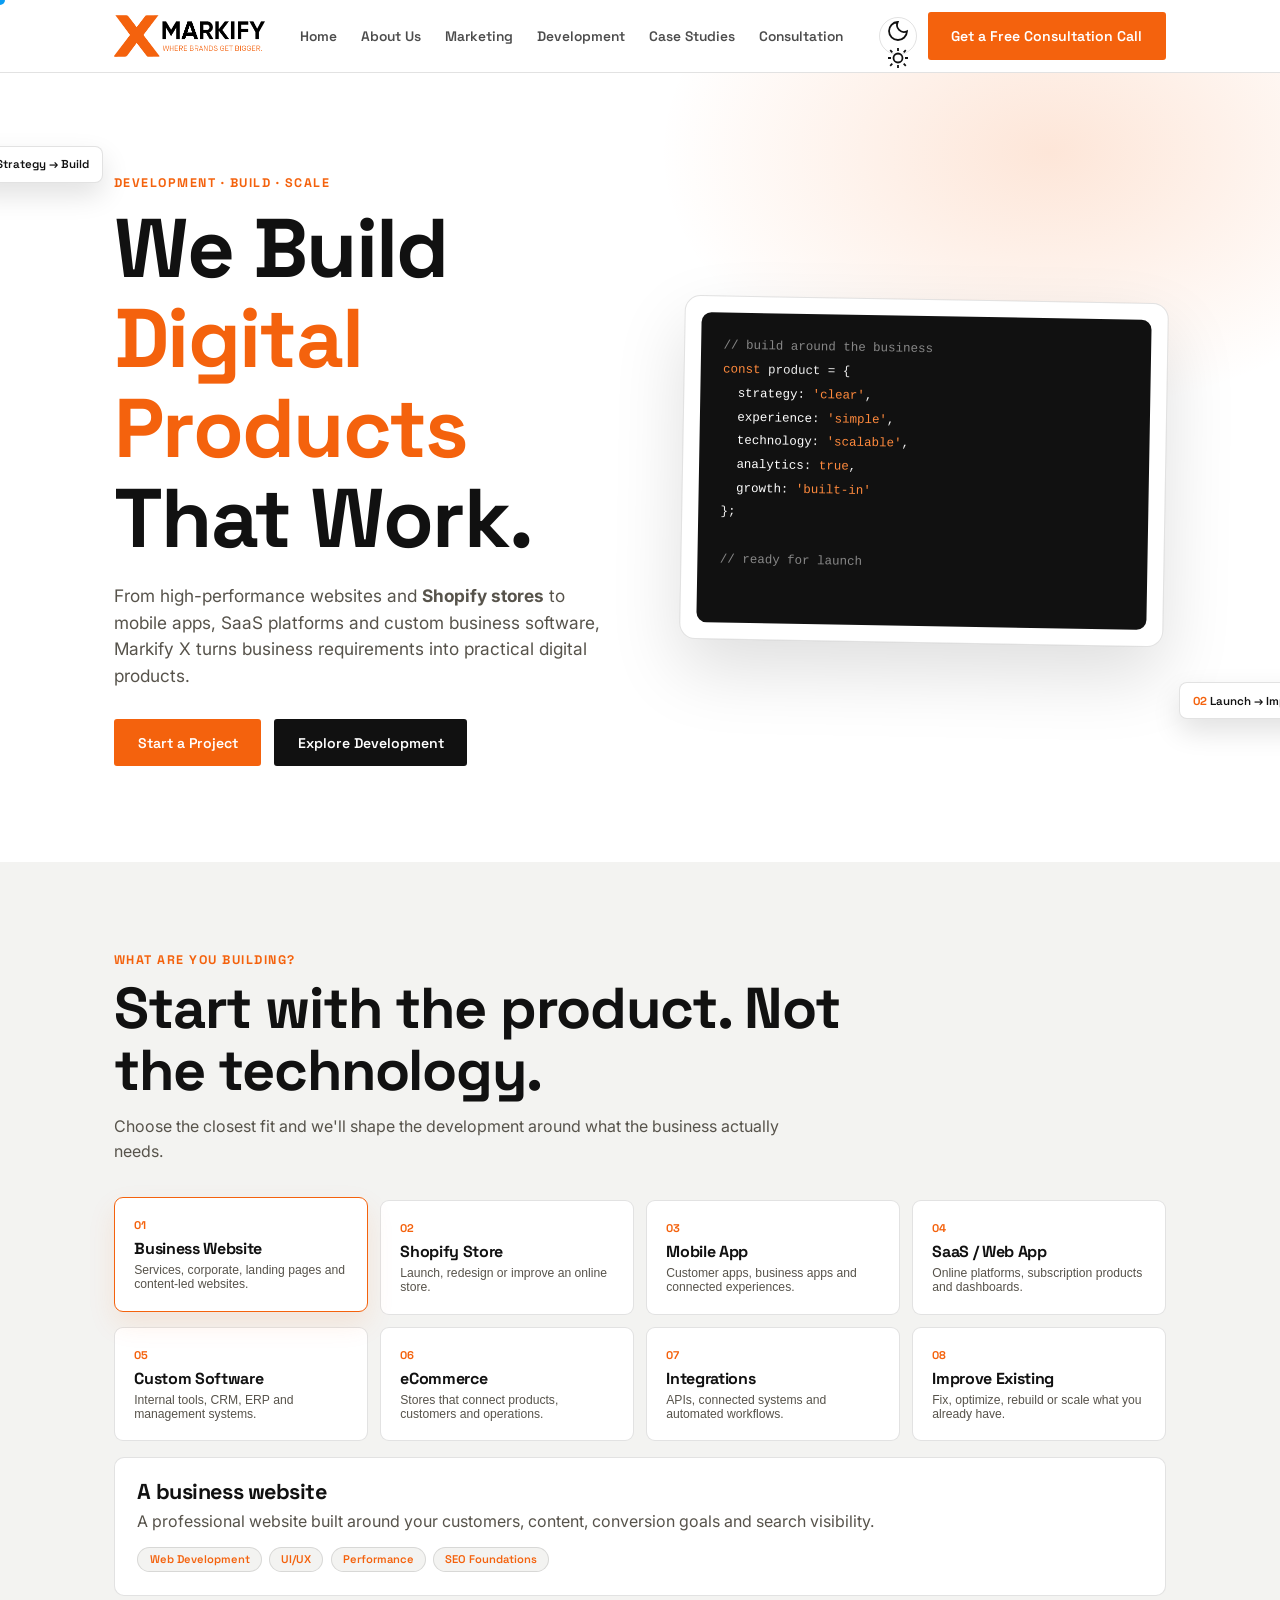
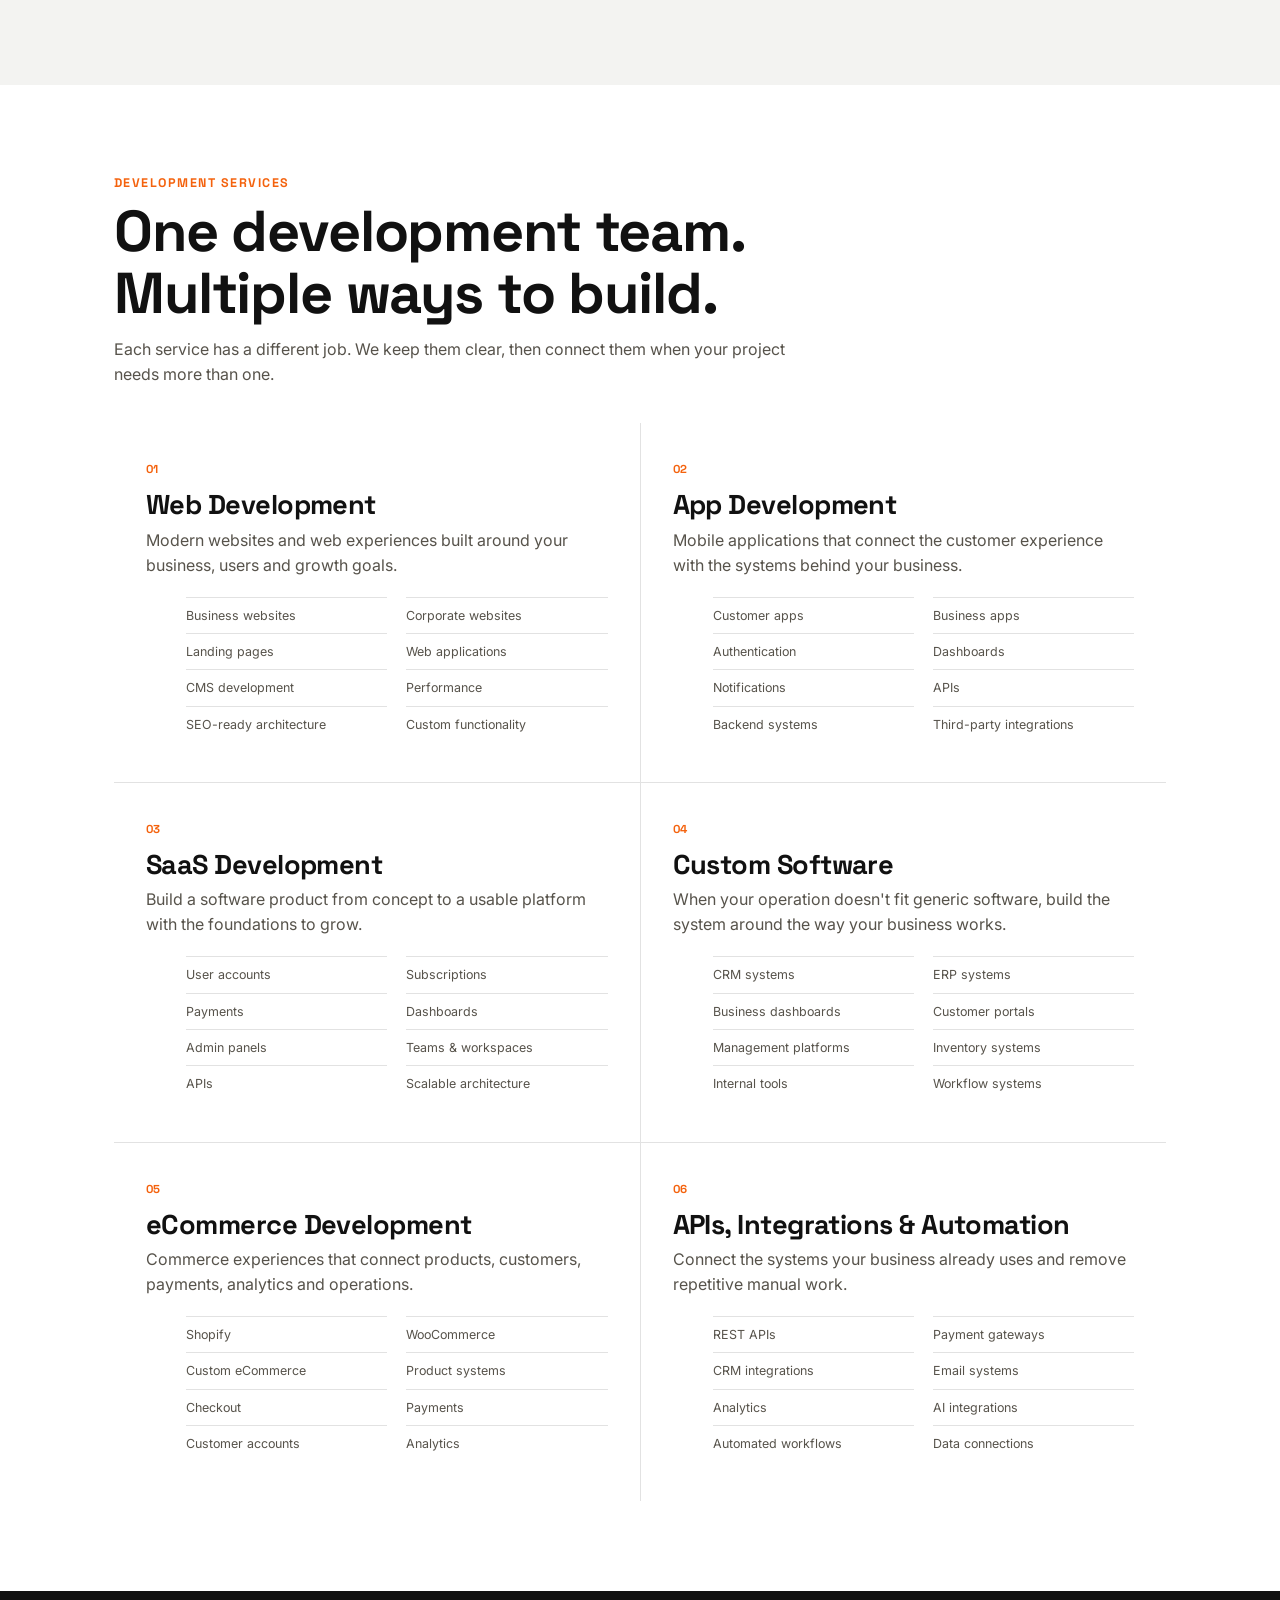
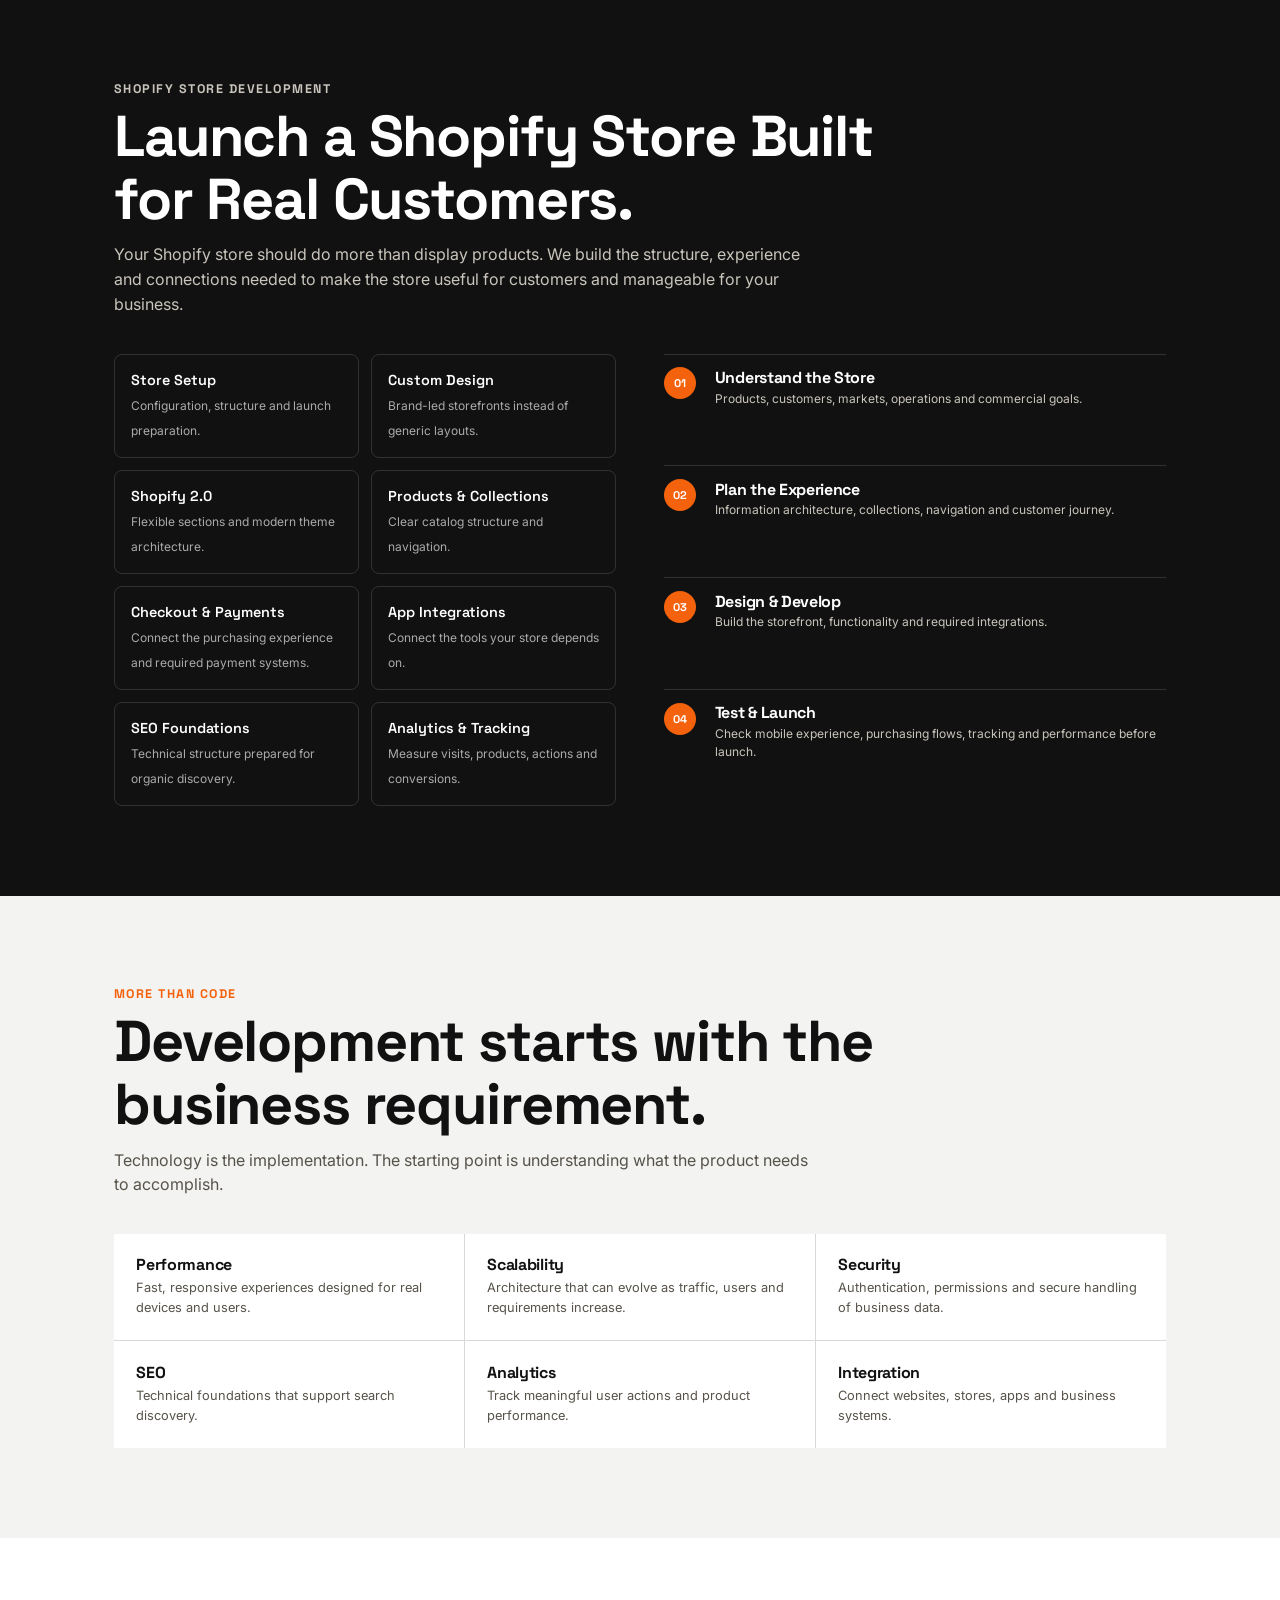
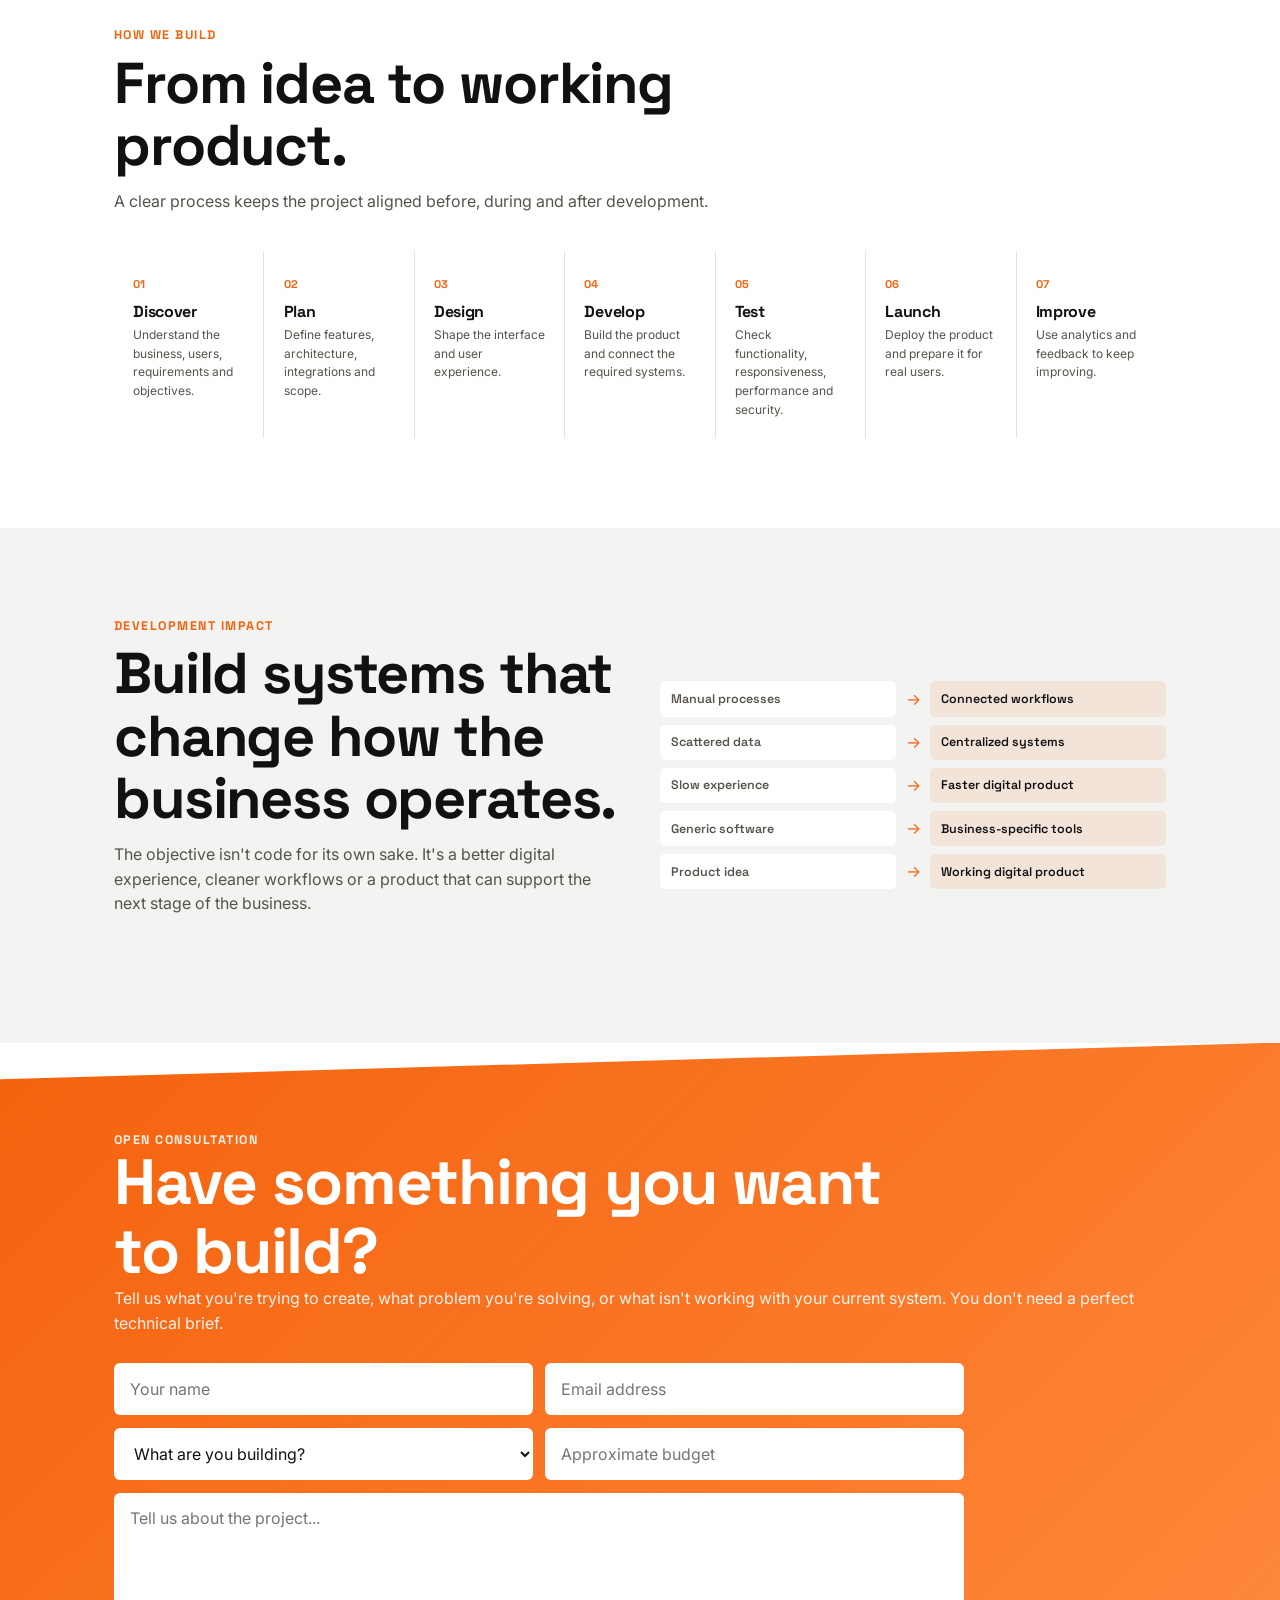
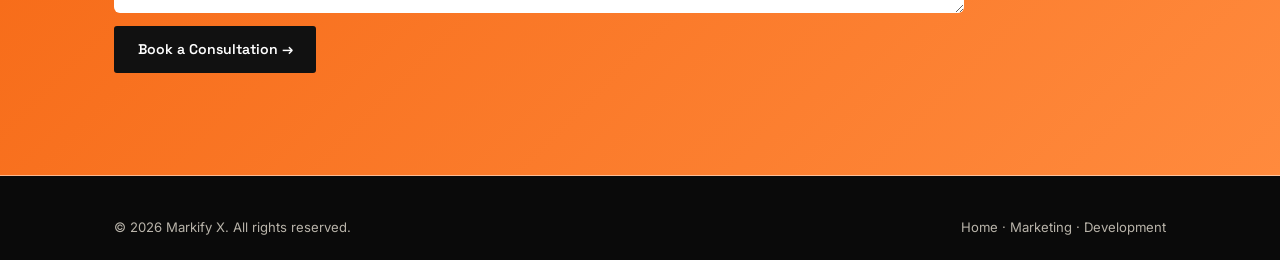
==== development.html @ 100c0335 "Use consistent navigation across all pages" ====
<!doctype html>
<html lang="en">
<head>
<meta charset="UTF-8">
<meta name="viewport" content="width=device-width,initial-scale=1,viewport-fit=cover">
<title>Development Services | Markify X</title>
<meta name="description" content="Markify X development services: web development, Shopify stores, eCommerce, app development, SaaS, custom software, integrations and automation.">
<link rel="preconnect" href="https://fonts.googleapis.com">
<link rel="preconnect" href="https://fonts.gstatic.com" crossorigin>
<link href="https://fonts.googleapis.com/css2?family=Space+Grotesk:wght@500;600;700&family=Inter:wght@400;500;600;700&display=swap" rel="stylesheet">
<style>
:root{--ink:#111;--paper:#fff;--fog:#f3f3f1;--line:rgba(17,17,17,.12);--orange:#f4620d;--slate:#57534b;--pad:clamp(18px,5vw,64px);--max:1180px;color-scheme:light}
:root[data-theme="dark"]{--ink:#f2f0ec;--paper:#121110;--fog:#1b1918;--line:rgba(242,240,236,.14);--slate:#b0aca4;color-scheme:dark}
*{box-sizing:border-box}html{scroll-behavior:smooth;scroll-padding-top:82px}body{margin:0;background:var(--paper);color:var(--ink);font-family:Inter,system-ui,sans-serif;line-height:1.55}
body.has-cursor,body.has-cursor a,body.has-cursor button{cursor:none}
.cursor-dot{position:fixed;top:0;left:0;width:10px;height:10px;border-radius:50%;background:var(--orange);pointer-events:none;z-index:999;transform:translate(-50%,-50%);transition:width .18s,height .18s;mix-blend-mode:difference}
.cursor-dot.big{width:38px;height:38px;background:#fff}
@media(hover:none),(prefers-reduced-motion:reduce){.cursor-dot{display:none}body.has-cursor,body.has-cursor a,body.has-cursor button{cursor:auto}}
h1,h2,h3{font-family:"Space Grotesk",sans-serif;line-height:1.08;letter-spacing:-.02em;margin:0}p{color:var(--slate);margin:0}.wrap{max-width:var(--max);margin:auto;padding-inline:var(--pad)}a{color:inherit}
header{position:sticky;top:0;z-index:50;background:color-mix(in srgb,var(--paper) 90%,transparent);backdrop-filter:blur(10px);border-bottom:1px solid var(--line)}.nav{display:flex;align-items:center;justify-content:space-between;min-height:72px}.brand{text-decoration:none;display:flex;align-items:center}.brand img{display:block;width:auto;height:42px}.brand span{color:var(--orange)}.navlinks{display:flex;align-items:center;gap:1.5rem;list-style:none;margin:0;padding:0;font:600 .86rem "Space Grotesk"}.navlinks a{text-decoration:none;opacity:.75}.navlinks a:hover,.navlinks a.active{color:var(--orange);opacity:1}.navcta{display:flex;align-items:center;gap:.7rem}.btn{display:inline-flex;align-items:center;justify-content:center;border:2px solid var(--ink);background:var(--ink);color:var(--paper);padding:.8rem 1.35rem;border-radius:3px;text-decoration:none;font:600 .88rem "Space Grotesk";cursor:pointer}.btn.alt{background:var(--orange);border-color:var(--orange);color:#fff}.theme-toggle{width:38px;height:38px;border-radius:50%;border:1px solid var(--line);background:none;color:var(--ink);cursor:pointer}.burger{display:none;background:none;border:0}.burger span{display:block;width:22px;height:2px;background:var(--ink);margin:5px}
.hero{padding:clamp(4rem,8vw,7rem) 0 6rem;overflow:hidden;position:relative;clip-path:polygon(0 0,100% 0,100% 94%,0 100%)}.hero:before{content:"";position:absolute;inset:0;background:radial-gradient(600px 400px at 82% 10%,rgba(244,98,13,.16),transparent 65%);pointer-events:none}.hero .wrap{position:relative;display:grid;grid-template-columns:1.02fr .98fr;gap:4rem;align-items:center}.eyebrow{color:var(--orange);font:700 .78rem "Space Grotesk";letter-spacing:.12em}.hero h1{font-size:clamp(3rem,6.5vw,5.8rem);max-width:12ch;margin:.8rem 0 1.2rem}.hero h1 em{font-style:normal;color:var(--orange)}.lead{font-size:1.08rem;max-width:680px}.actions{display:flex;gap:.8rem;flex-wrap:wrap;margin-top:1.8rem}
.visual{background:var(--paper);border:1px solid var(--line);border-radius:16px;padding:1rem;box-shadow:0 30px 70px rgba(0,0,0,.13);transform:rotate(1deg)}.window{background:#111;color:#eee;border-radius:10px;padding:1.4rem;font:500 .78rem/1.9 ui-monospace,monospace;min-height:310px}.o{color:#ff8a3d}.m{color:#888}.f{color:#fff}.float{position:absolute;background:var(--paper);border:1px solid var(--line);border-radius:8px;padding:.65rem .8rem;box-shadow:0 12px 28px rgba(0,0,0,.12);font:600 .72rem "Space Grotesk"}.float b{color:var(--orange)}.f1{top:-5%;left:-7%}.f2{right:-8%;bottom:8%}
section{padding:clamp(4rem,7vw,6rem) 0}.alt{background:var(--fog)}.head{max-width:760px;margin-bottom:2.3rem}.head h2{font-size:clamp(2.2rem,4.5vw,4rem);margin:.55rem 0 .8rem}.head p{max-width:700px}
.selector{display:grid;grid-template-columns:repeat(4,1fr);gap:.75rem}.option{border:1px solid var(--line);background:var(--paper);padding:1.2rem;border-radius:9px;text-align:left;color:var(--ink);cursor:pointer;transition:.2s}.option:hover,.option.active{border-color:var(--orange);transform:translateY(-3px)}.option.active{box-shadow:0 12px 28px rgba(244,98,13,.1)}.option small{color:var(--orange);font:700 .7rem "Space Grotesk"}.option h3{font-size:1rem;margin:.5rem 0 .35rem}.option p{font-size:.76rem}.result{margin-top:1rem;border:1px solid var(--line);border-radius:10px;padding:1.4rem;background:var(--paper)}.result h3{font-size:1.35rem;margin-bottom:.35rem}.tags{display:flex;flex-wrap:wrap;gap:.45rem;margin-top:.8rem}.tags span{border:1px solid var(--line);background:var(--fog);color:var(--orange);padding:.3rem .7rem;border-radius:20px;font:600 .7rem "Space Grotesk"}
.services{display:grid;grid-template-columns:repeat(2,1fr);gap:1px;background:var(--line)}.service{background:var(--paper);padding:2rem;min-height:280px}.service .num{color:var(--orange);font:700 .72rem "Space Grotesk"}.service h3{font-size:1.7rem;margin:.65rem 0 .5rem}.service p{max-width:560px}.service ul{list-style:none;display:grid;grid-template-columns:1fr 1fr;gap:.5rem 1.2rem;margin-top:1.2rem}.service li{border-top:1px solid var(--line);padding-top:.5rem;font-size:.78rem;color:var(--slate)}
.shopify{background:var(--ink);color:var(--paper)}.shopify p{color:#c9c5bd}.shopify-grid{display:grid;grid-template-columns:1fr 1fr;gap:3rem}.shop-list{display:grid;grid-template-columns:1fr 1fr;gap:.7rem}.shop-item{border:1px solid rgba(242,240,236,.14);border-radius:8px;padding:1rem}.shop-item b{display:block;font:600 .9rem "Space Grotesk";margin-bottom:.2rem}.shop-item span{font-size:.75rem;color:#aaa}.shop-steps{display:grid;gap:.8rem}.shop-step{display:grid;grid-template-columns:38px 1fr;gap:.8rem;border-top:1px solid rgba(242,240,236,.14);padding-top:.8rem}.shop-step strong{width:32px;height:32px;border-radius:50%;background:var(--orange);display:flex;align-items:center;justify-content:center;font:700 .7rem "Space Grotesk"}.shop-step h3{font-size:1rem;margin:.1rem 0 .2rem}.shop-step p{font-size:.75rem}
.process{display:grid;grid-template-columns:repeat(7,1fr);gap:1px;background:var(--line)}.step{background:var(--paper);padding:1.2rem;min-height:175px}.step b{color:var(--orange);font:700 .7rem "Space Grotesk"}.step h3{font-size:1rem;margin:.55rem 0 .35rem}.step p{font-size:.75rem}.caps{display:grid;grid-template-columns:repeat(3,1fr);gap:1px;background:var(--line)}.cap{background:var(--paper);padding:1.4rem}.cap h3{font-size:1rem;margin-bottom:.3rem}.cap p{font-size:.8rem}
.impact{background:var(--fog)}.impact-grid{display:grid;grid-template-columns:1fr 1fr;gap:2.5rem;align-items:center}.impact-rows{display:grid;gap:.5rem}.impact-row{display:grid;grid-template-columns:1fr auto 1fr;gap:.6rem;align-items:center}.impact-row span{padding:.6rem .7rem;border-radius:5px;font:600 .78rem "Space Grotesk"}.from{background:var(--paper);color:var(--slate)}.to{background:rgba(244,98,13,.1)}.impact-row i{font-style:normal;color:var(--orange)}
.cta{background:linear-gradient(135deg,#f4620d,#ff8a3d);color:#fff;clip-path:polygon(0 5%,100% 0,100% 100%,0 100%)}.cta p{color:rgba(255,255,255,.9)}.cta h2{color:#fff;font-size:clamp(2.4rem,5vw,4.5rem);max-width:780px}.form{display:grid;grid-template-columns:1fr 1fr;gap:.8rem;max-width:850px;margin-top:1.7rem}.form input,.form select,.form textarea{width:100%;padding:.85rem 1rem;border:0;border-radius:6px;font:inherit;color:#111;background:#fff}.form textarea{grid-column:1/-1;min-height:120px}.form .btn{justify-self:start}.msg{grid-column:1/-1;color:#fff;font-size:.8rem}
footer{background:#0a0a0a;color:#b9b4aa;padding:2.6rem 0 1.4rem;font-size:.82rem}footer a{text-decoration:none;color:#b9b4aa}.foot{display:flex;justify-content:space-between;gap:1rem;flex-wrap:wrap}
@media(max-width:900px){.navlinks{display:none}.burger{display:block}.hero .wrap,.shopify-grid,.impact-grid{grid-template-columns:1fr}.hero-visual{max-width:560px;margin:auto}.selector{grid-template-columns:repeat(2,1fr)}.services{grid-template-columns:1fr}.process{grid-template-columns:repeat(2,1fr)}.caps{grid-template-columns:1fr 1fr}.float{display:none}}
@media(max-width:560px){:root{--pad:16px}.nav{min-height:64px}.navcta .btn{display:none}.navlinks.open{display:flex;position:fixed;inset:64px 0 0;background:var(--paper);flex-direction:column;align-items:stretch;padding:1.3rem var(--pad);gap:.2rem;overflow:auto}.navlinks.open a{padding:.7rem 0;border-bottom:1px solid var(--line);opacity:1}.hero{padding:3.5rem 0 4.5rem}.hero h1{font-size:clamp(2.6rem,12vw,3.8rem);max-width:100%}.actions,.actions .btn{width:100%}.actions .btn{justify-content:center}.selector,.process,.caps,.shop-list{grid-template-columns:1fr}.service{padding:1.5rem}.service ul{grid-template-columns:1fr}.impact-row{grid-template-columns:1fr;text-align:center}.impact-row i{transform:rotate(90deg)}.form{grid-template-columns:1fr}.form textarea{grid-column:auto}.cta{clip-path:polygon(0 2%,100% 0,100% 100%,0 100%)}}
</style>
</head>
<body>
<header><nav class="nav wrap">
<a class="brand" href="index.html" aria-label="Markify X home"><img id="navLogo" src="assets/logo-main.png" data-light="assets/logo-main.png" data-dark="assets/logo-white.png" alt="Markify X logo"></a>
<ul class="navlinks" id="navlinks">
<li><a href="index.html">Home</a></li>
<li><a href="index.html#about">About Us</a></li>
<li><a href="marketing.html">Marketing</a></li>
<li><a href="development.html">Development</a></li>
<li><a href="index.html#case">Case Studies</a></li>
<li><a href="index.html#contact">Consultation</a></li>
</ul>
<div class="navcta"><button class="theme-toggle" id="themeToggle" aria-label="Toggle dark theme"><svg class="i-moon" viewBox="0 0 24 24" fill="none" stroke="currentColor" stroke-width="1.8"><path d="M21 12.3A9 9 0 1111.7 3 7 7 0 0021 12.3z"/></svg><svg class="i-sun" viewBox="0 0 24 24" fill="none" stroke="currentColor" stroke-width="1.8"><circle cx="12" cy="12" r="4.5"/><path d="M12 2v3M12 19v3M4.2 4.2l2.1 2.1M17.7 17.7l2.1 2.1M2 12h3M19 12h3M4.2 19.8l2.1-2.1M17.7 6.3l2.1-2.1"/></svg></button><a class="btn alt" href="index.html#contact">Get a Free Consultation Call</a><button class="burger" id="burger" aria-label="Toggle menu" aria-expanded="false"><span></span><span></span><span></span></button></div>
</nav></header>

<main>
<section class="hero"><div class="wrap">
<div><p class="eyebrow">DEVELOPMENT · BUILD · SCALE</p><h1>We Build <em>Digital Products</em> That Work.</h1><p class="lead">From high-performance websites and <strong>Shopify stores</strong> to mobile apps, SaaS platforms and custom business software, Markify X turns business requirements into practical digital products.</p><div class="actions"><a class="btn alt" href="#contact">Start a Project</a><a class="btn" href="#services">Explore Development</a></div></div>
<div class="hero-visual"><div class="visual"><div class="window"><span class="m">// build around the business</span><br><span class="o">const</span> product = {<br>&nbsp;&nbsp;<span class="f">strategy</span>: <span class="o">'clear'</span>,<br>&nbsp;&nbsp;<span class="f">experience</span>: <span class="o">'simple'</span>,<br>&nbsp;&nbsp;<span class="f">technology</span>: <span class="o">'scalable'</span>,<br>&nbsp;&nbsp;<span class="f">analytics</span>: <span class="o">true</span>,<br>&nbsp;&nbsp;<span class="f">growth</span>: <span class="o">'built-in'</span><br>};<br><br><span class="m">// ready for launch</span></div></div><div class="float f1"><b>01</b> Strategy → Build</div><div class="float f2"><b>02</b> Launch → Improve</div></div>
</div></section>

<section class="alt" id="build"><div class="wrap"><div class="head"><p class="eyebrow">WHAT ARE YOU BUILDING?</p><h2>Start with the product. Not the technology.</h2><p>Choose the closest fit and we'll shape the development around what the business actually needs.</p></div>
<div class="selector" id="selector">
<button class="option active" data-title="A business website" data-copy="A professional website built around your customers, content, conversion goals and search visibility." data-tags="Web Development,UI/UX,Performance,SEO Foundations"><small>01</small><h3>Business Website</h3><p>Services, corporate, landing pages and content-led websites.</p></button>
<button class="option" data-title="A Shopify store" data-copy="A launch-ready Shopify store with a clear structure, strong product experience, analytics and conversion-focused UX." data-tags="Shopify,Store Design,Products,Payments,SEO,Analytics"><small>02</small><h3>Shopify Store</h3><p>Launch, redesign or improve an online store.</p></button>
<button class="option" data-title="A mobile app" data-copy="A customer or business app connected to the systems and workflows behind it." data-tags="App Development,APIs,Authentication,Backend"><small>03</small><h3>Mobile App</h3><p>Customer apps, business apps and connected experiences.</p></button>
<button class="option" data-title="A SaaS or web application" data-copy="A product with accounts, dashboards, workflows, databases, subscriptions and integrations." data-tags="SaaS,Web Apps,Dashboards,Databases,APIs"><small>04</small><h3>SaaS / Web App</h3><p>Online platforms, subscription products and dashboards.</p></button>
<button class="option" data-title="Custom business software" data-copy="Software designed around your actual operation when generic tools don't fit." data-tags="CRM,ERP,Custom Software,Automation"><small>05</small><h3>Custom Software</h3><p>Internal tools, CRM, ERP and management systems.</p></button>
<button class="option" data-title="An eCommerce platform" data-copy="A commerce experience designed around your catalog, customers, payments and operational requirements." data-tags="eCommerce,Shopify,WooCommerce,Payments,Analytics"><small>06</small><h3>eCommerce</h3><p>Stores that connect products, customers and operations.</p></button>
<button class="option" data-title="An integration or automation" data-copy="Connect the systems you already use and automate repetitive workflows." data-tags="APIs,Integrations,Automation,AI"><small>07</small><h3>Integrations</h3><p>APIs, connected systems and automated workflows.</p></button>
<button class="option" data-title="An existing product needs improvement" data-copy="Diagnose, rebuild, optimize, integrate or scale an existing website or application." data-tags="Audit,Optimization,Rebuild,Scaling"><small>08</small><h3>Improve Existing</h3><p>Fix, optimize, rebuild or scale what you already have.</p></button>
</div><div class="result" id="result"><h3>A business website</h3><p>A professional website built around your customers, content, conversion goals and search visibility.</p><div class="tags"><span>Web Development</span><span>UI/UX</span><span>Performance</span><span>SEO Foundations</span></div></div>
</div></section>

<section id="services"><div class="wrap"><div class="head"><p class="eyebrow">DEVELOPMENT SERVICES</p><h2>One development team. Multiple ways to build.</h2><p>Each service has a different job. We keep them clear, then connect them when your project needs more than one.</p></div>
<div class="services">
<article class="service"><span class="num">01</span><h3>Web Development</h3><p>Modern websites and web experiences built around your business, users and growth goals.</p><ul><li>Business websites</li><li>Corporate websites</li><li>Landing pages</li><li>Web applications</li><li>CMS development</li><li>Performance</li><li>SEO-ready architecture</li><li>Custom functionality</li></ul></article>
<article class="service"><span class="num">02</span><h3>App Development</h3><p>Mobile applications that connect the customer experience with the systems behind your business.</p><ul><li>Customer apps</li><li>Business apps</li><li>Authentication</li><li>Dashboards</li><li>Notifications</li><li>APIs</li><li>Backend systems</li><li>Third-party integrations</li></ul></article>
<article class="service"><span class="num">03</span><h3>SaaS Development</h3><p>Build a software product from concept to a usable platform with the foundations to grow.</p><ul><li>User accounts</li><li>Subscriptions</li><li>Payments</li><li>Dashboards</li><li>Admin panels</li><li>Teams & workspaces</li><li>APIs</li><li>Scalable architecture</li></ul></article>
<article class="service"><span class="num">04</span><h3>Custom Software</h3><p>When your operation doesn't fit generic software, build the system around the way your business works.</p><ul><li>CRM systems</li><li>ERP systems</li><li>Business dashboards</li><li>Customer portals</li><li>Management platforms</li><li>Inventory systems</li><li>Internal tools</li><li>Workflow systems</li></ul></article>
<article class="service"><span class="num">05</span><h3>eCommerce Development</h3><p>Commerce experiences that connect products, customers, payments, analytics and operations.</p><ul><li>Shopify</li><li>WooCommerce</li><li>Custom eCommerce</li><li>Product systems</li><li>Checkout</li><li>Payments</li><li>Customer accounts</li><li>Analytics</li></ul></article>
<article class="service"><span class="num">06</span><h3>APIs, Integrations & Automation</h3><p>Connect the systems your business already uses and remove repetitive manual work.</p><ul><li>REST APIs</li><li>Payment gateways</li><li>CRM integrations</li><li>Email systems</li><li>Analytics</li><li>AI integrations</li><li>Automated workflows</li><li>Data connections</li></ul></article>
</div></div></section>

<section class="shopify" id="shopify"><div class="wrap"><div class="head"><p class="eyebrow">SHOPIFY STORE DEVELOPMENT</p><h2>Launch a Shopify Store Built for Real Customers.</h2><p>Your Shopify store should do more than display products. We build the structure, experience and connections needed to make the store useful for customers and manageable for your business.</p></div>
<div class="shopify-grid"><div class="shop-list">
<div class="shop-item"><b>Store Setup</b><span>Configuration, structure and launch preparation.</span></div><div class="shop-item"><b>Custom Design</b><span>Brand-led storefronts instead of generic layouts.</span></div><div class="shop-item"><b>Shopify 2.0</b><span>Flexible sections and modern theme architecture.</span></div><div class="shop-item"><b>Products & Collections</b><span>Clear catalog structure and navigation.</span></div><div class="shop-item"><b>Checkout & Payments</b><span>Connect the purchasing experience and required payment systems.</span></div><div class="shop-item"><b>App Integrations</b><span>Connect the tools your store depends on.</span></div><div class="shop-item"><b>SEO Foundations</b><span>Technical structure prepared for organic discovery.</span></div><div class="shop-item"><b>Analytics & Tracking</b><span>Measure visits, products, actions and conversions.</span></div>
</div><div class="shop-steps"><div class="shop-step"><strong>01</strong><div><h3>Understand the Store</h3><p>Products, customers, markets, operations and commercial goals.</p></div></div><div class="shop-step"><strong>02</strong><div><h3>Plan the Experience</h3><p>Information architecture, collections, navigation and customer journey.</p></div></div><div class="shop-step"><strong>03</strong><div><h3>Design & Develop</h3><p>Build the storefront, functionality and required integrations.</p></div></div><div class="shop-step"><strong>04</strong><div><h3>Test & Launch</h3><p>Check mobile experience, purchasing flows, tracking and performance before launch.</p></div></div></div></div>
</div></section>

<section class="alt"><div class="wrap"><div class="head"><p class="eyebrow">MORE THAN CODE</p><h2>Development starts with the business requirement.</h2><p>Technology is the implementation. The starting point is understanding what the product needs to accomplish.</p></div><div class="caps"><div class="cap"><h3>Performance</h3><p>Fast, responsive experiences designed for real devices and users.</p></div><div class="cap"><h3>Scalability</h3><p>Architecture that can evolve as traffic, users and requirements increase.</p></div><div class="cap"><h3>Security</h3><p>Authentication, permissions and secure handling of business data.</p></div><div class="cap"><h3>SEO</h3><p>Technical foundations that support search discovery.</p></div><div class="cap"><h3>Analytics</h3><p>Track meaningful user actions and product performance.</p></div><div class="cap"><h3>Integration</h3><p>Connect websites, stores, apps and business systems.</p></div></div></div></section>

<section id="process"><div class="wrap"><div class="head"><p class="eyebrow">HOW WE BUILD</p><h2>From idea to working product.</h2><p>A clear process keeps the project aligned before, during and after development.</p></div><div class="process"><div class="step"><b>01</b><h3>Discover</h3><p>Understand the business, users, requirements and objectives.</p></div><div class="step"><b>02</b><h3>Plan</h3><p>Define features, architecture, integrations and scope.</p></div><div class="step"><b>03</b><h3>Design</h3><p>Shape the interface and user experience.</p></div><div class="step"><b>04</b><h3>Develop</h3><p>Build the product and connect the required systems.</p></div><div class="step"><b>05</b><h3>Test</h3><p>Check functionality, responsiveness, performance and security.</p></div><div class="step"><b>06</b><h3>Launch</h3><p>Deploy the product and prepare it for real users.</p></div><div class="step"><b>07</b><h3>Improve</h3><p>Use analytics and feedback to keep improving.</p></div></div></div></section>

<section class="impact"><div class="wrap impact-grid"><div class="head"><p class="eyebrow">DEVELOPMENT IMPACT</p><h2>Build systems that change how the business operates.</h2><p>The objective isn't code for its own sake. It's a better digital experience, cleaner workflows or a product that can support the next stage of the business.</p></div><div class="impact-rows"><div class="impact-row"><span class="from">Manual processes</span><i>→</i><span class="to">Connected workflows</span></div><div class="impact-row"><span class="from">Scattered data</span><i>→</i><span class="to">Centralized systems</span></div><div class="impact-row"><span class="from">Slow experience</span><i>→</i><span class="to">Faster digital product</span></div><div class="impact-row"><span class="from">Generic software</span><i>→</i><span class="to">Business-specific tools</span></div><div class="impact-row"><span class="from">Product idea</span><i>→</i><span class="to">Working digital product</span></div></div></div></section>

<section id="contact" class="cta"><div class="wrap"><p class="eyebrow">OPEN CONSULTATION</p><h2>Have something you want to build?</h2><p>Tell us what you're trying to create, what problem you're solving, or what isn't working with your current system. You don't need a perfect technical brief.</p><form class="form" id="devForm"><input name="name" placeholder="Your name" required><input name="email" type="email" placeholder="Email address" required><select name="project" required><option value="">What are you building?</option><option>Business Website</option><option>Shopify Store</option><option>eCommerce Platform</option><option>Mobile App</option><option>SaaS / Web App</option><option>Custom Software</option><option>Integration / Automation</option><option>Existing Product Improvement</option></select><input name="budget" placeholder="Approximate budget"><textarea name="message" placeholder="Tell us about the project..." required></textarea><button class="btn" type="submit">Book a Consultation →</button><p class="msg" id="msg"></p></form></div></section>
</main>
<footer><div class="wrap foot"><span>© 2026 Markify X. All rights reserved.</span><span><a href="index.html">Home</a> · <a href="marketing.html">Marketing</a> · <a href="development.html">Development</a></span></div></footer>
<script>
(function(){
const root=document.documentElement,t=document.getElementById('themeToggle'),logo=document.getElementById('navLogo'),saved=localStorage.getItem('markify-theme');
function syncLogo(){if(logo)logo.src=root.getAttribute('data-theme')==='dark'?logo.dataset.dark:logo.dataset.light;}
if(saved)root.setAttribute('data-theme',saved);syncLogo();
if(window.matchMedia('(hover:hover)').matches && !window.matchMedia('(prefers-reduced-motion:reduce)').matches){
document.body.classList.add('has-cursor');
const dot=document.createElement('div'); dot.className='cursor-dot'; document.body.appendChild(dot);
window.addEventListener('pointermove',e=>{dot.style.transform=`translate(${e.clientX}px,${e.clientY}px) translate(-50%,-50%)`;});
document.querySelectorAll('a,button,.card,summary').forEach(el=>{
el.addEventListener('pointerenter',()=>dot.classList.add('big'));
el.addEventListener('pointerleave',()=>dot.classList.remove('big'));
});
document.querySelectorAll('.btn').forEach(btn=>{
btn.addEventListener('pointermove',e=>{
const r=btn.getBoundingClientRect();
btn.style.transform=`translate(${((e.clientX-r.left-r.width/2)*.3).toFixed(1)}px,${((e.clientY-r.top-r.height/2)*.3).toFixed(1)}px`;
});
btn.addEventListener('pointerleave',()=>{btn.style.transform='';});
});
}

t&&t.addEventListener('click',()=>{const n=root.getAttribute('data-theme')==='dark'?'light':'dark';root.setAttribute('data-theme',n);syncLogo();localStorage.setItem('markify-theme',n)});
const b=document.getElementById('burger'),n=document.getElementById('navlinks');b&&b.addEventListener('click',()=>n.classList.toggle('open'));
document.querySelectorAll('.option').forEach(x=>x.addEventListener('click',()=>{document.querySelectorAll('.option').forEach(y=>y.classList.remove('active'));x.classList.add('active');const tags=x.dataset.tags.split(',');document.getElementById('result').innerHTML='<h3>'+x.dataset.title+'</h3><p>'+x.dataset.copy+'</p><div class="tags">'+tags.map(z=>'<span>'+z+'</span>').join('')+'</div>'}));
document.getElementById('devForm').addEventListener('submit',e=>{e.preventDefault();document.getElementById('msg').textContent='Thanks — your project details have been captured. Connect this form to your preferred email endpoint before launch.'});
})();
</script>
</body>
</html>
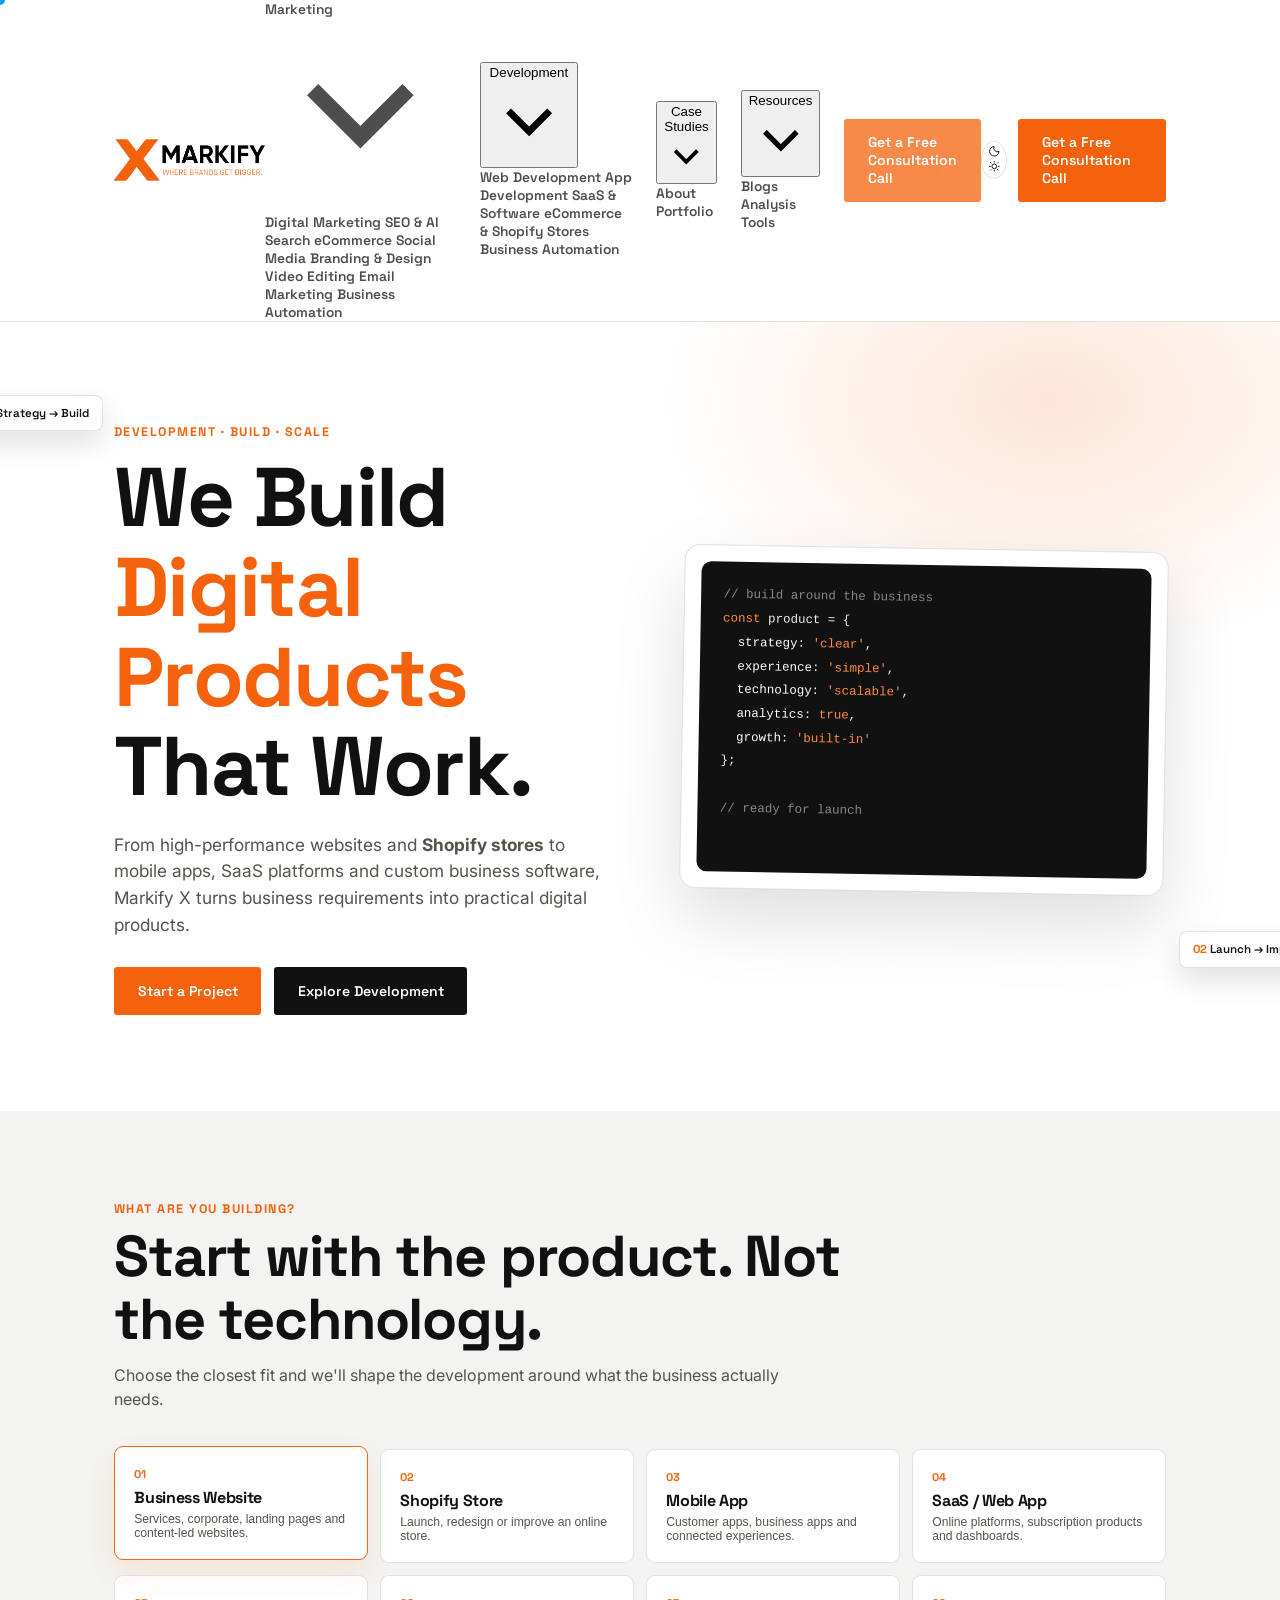
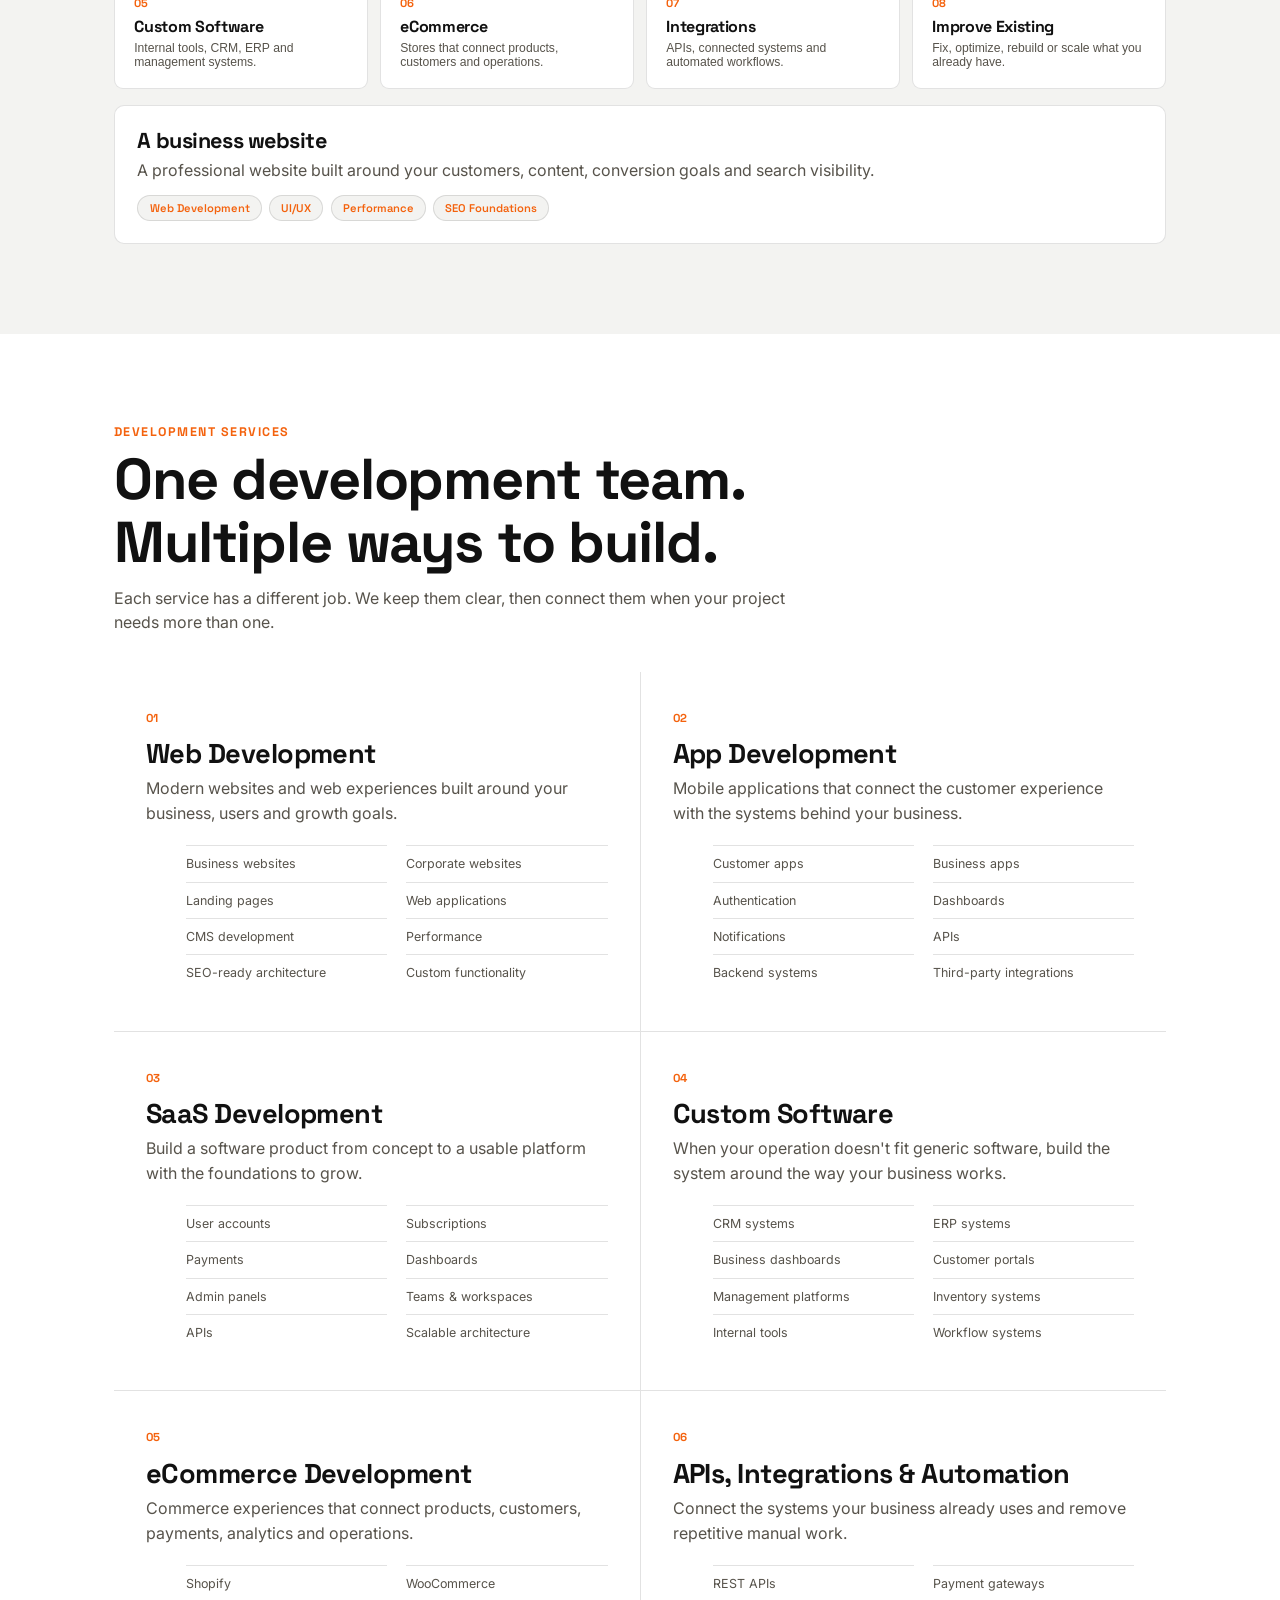
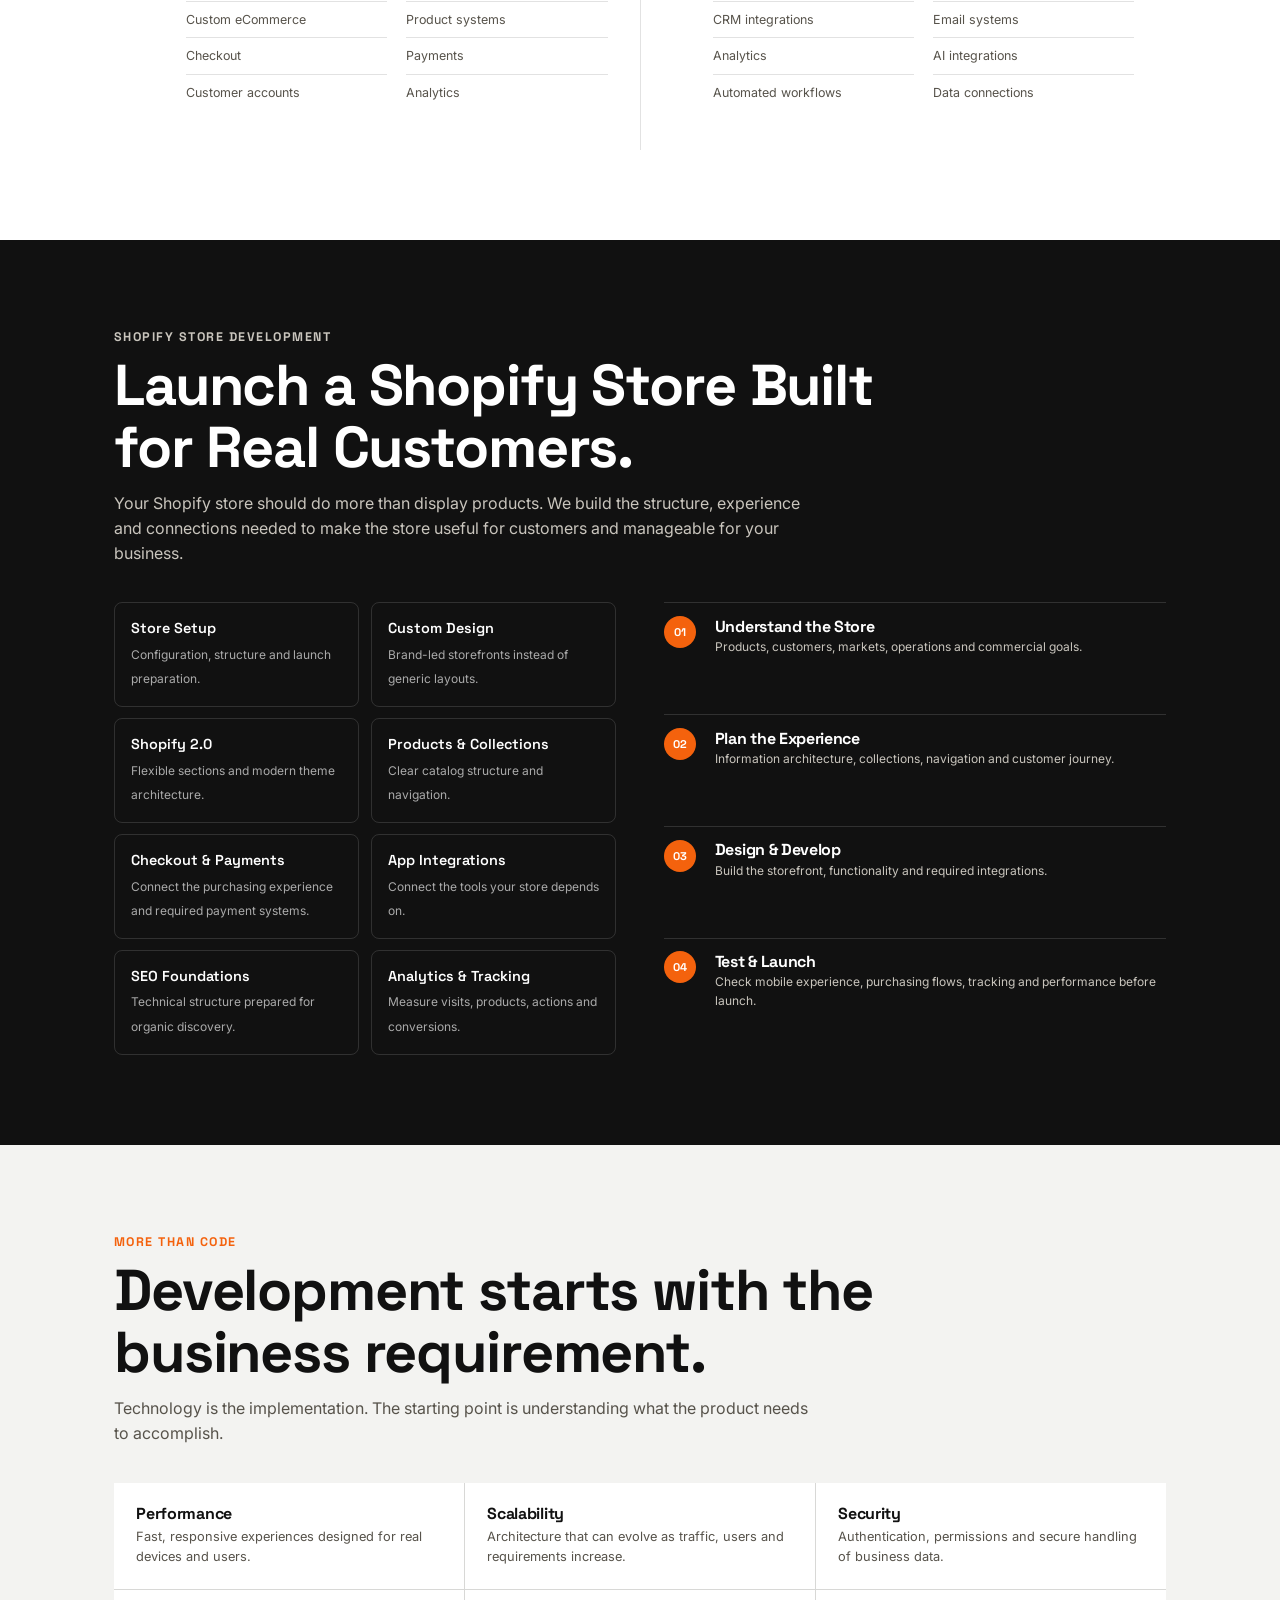
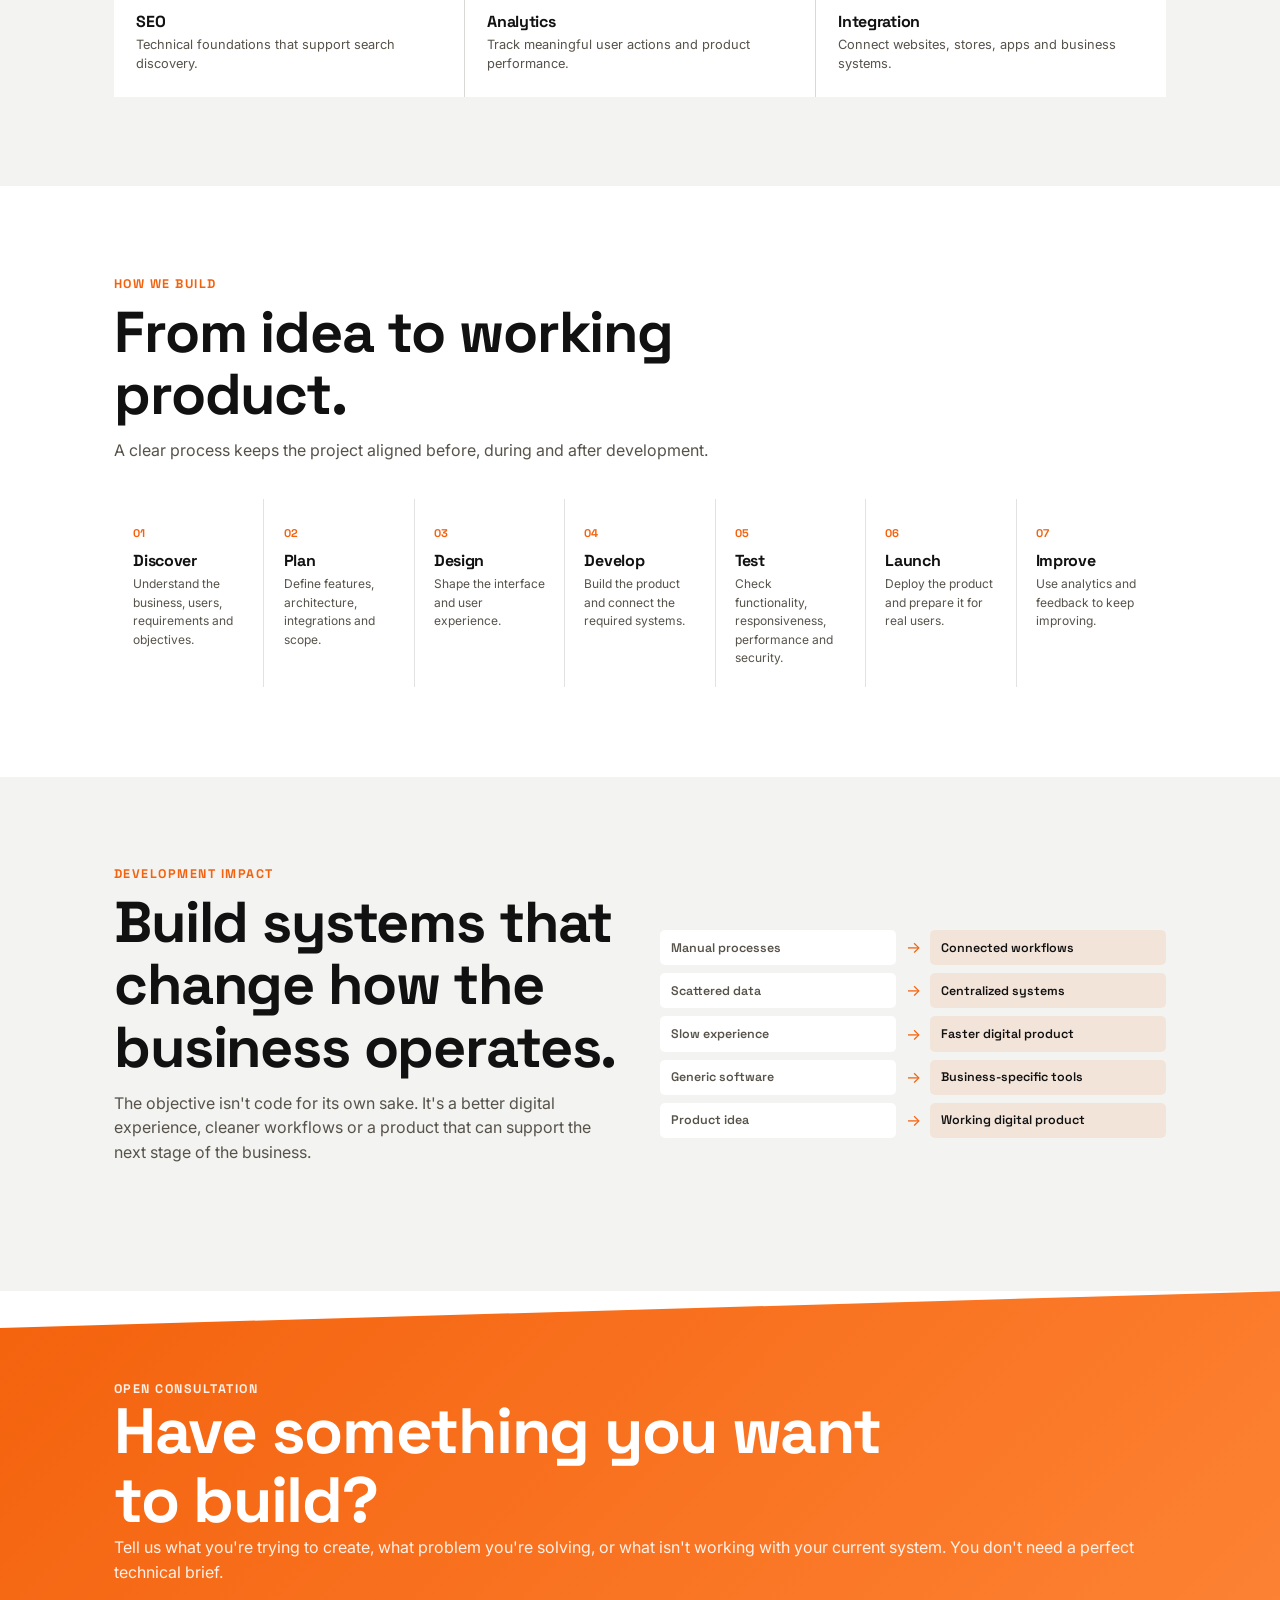
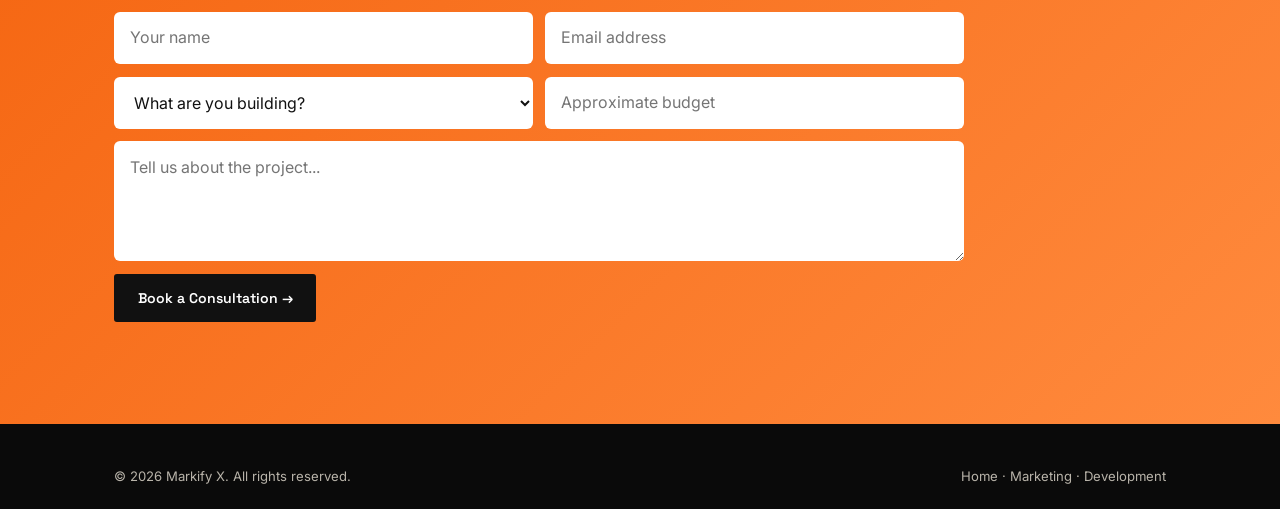
==== commit 2e15e2ef: "Restore homepage dropdown navigation on all pages" ====
--- a/development.html
+++ b/development.html
@@ -33,18 +33,59 @@
 </style>
 </head>
 <body>
-<header><nav class="nav wrap">
-<a class="brand" href="index.html" aria-label="Markify X home"><img id="navLogo" src="assets/logo-main.png" data-light="assets/logo-main.png" data-dark="assets/logo-white.png" alt="Markify X logo"></a>
-<ul class="navlinks" id="navlinks">
-<li><a href="index.html">Home</a></li>
-<li><a href="index.html#about">About Us</a></li>
-<li><a href="marketing.html">Marketing</a></li>
-<li><a href="development.html">Development</a></li>
-<li><a href="index.html#case">Case Studies</a></li>
-<li><a href="index.html#contact">Consultation</a></li>
-</ul>
-<div class="navcta"><button class="theme-toggle" id="themeToggle" aria-label="Toggle dark theme"><svg class="i-moon" viewBox="0 0 24 24" fill="none" stroke="currentColor" stroke-width="1.8"><path d="M21 12.3A9 9 0 1111.7 3 7 7 0 0021 12.3z"/></svg><svg class="i-sun" viewBox="0 0 24 24" fill="none" stroke="currentColor" stroke-width="1.8"><circle cx="12" cy="12" r="4.5"/><path d="M12 2v3M12 19v3M4.2 4.2l2.1 2.1M17.7 17.7l2.1 2.1M2 12h3M19 12h3M4.2 19.8l2.1-2.1M17.7 6.3l2.1-2.1"/></svg></button><a class="btn alt" href="index.html#contact">Get a Free Consultation Call</a><button class="burger" id="burger" aria-label="Toggle menu" aria-expanded="false"><span></span><span></span><span></span></button></div>
-</nav></header>
+<header>
+  <nav class="nav wrap">
+    <a class="brand" href="/" aria-label="Markify X home"><img id="navLogo" src="assets/logo-main.png" data-light="assets/logo-main.png" data-dark="assets/logo-white.png" alt="Markify X logo"></a>
+    <ul class="navlinks" id="navlinks">
+      <li class="has-dropdown">
+        <a class="nav-top" href="marketing.html" aria-label="Open Marketing services page">Marketing <svg viewBox="0 0 24 24" fill="none" stroke="currentColor" stroke-width="2"><path d="M6 9l6 6 6-6"/></svg></a>
+        <div class="dropdown cols2">
+          <a href="#svc-marketing">Digital Marketing</a>
+          <a href="#svc-growth">SEO &amp; AI Search</a>
+          <a href="#svc-commerce">eCommerce</a>
+          <a href="#svc-marketing">Social Media</a>
+          <a href="#svc-creative">Branding &amp; Design</a>
+          <a href="#svc-creative">Video Editing</a>
+          <a href="#svc-marketing">Email Marketing</a>
+          <a href="#svc-automation">Business Automation</a>
+        </div>
+      </li>
+      <li class="has-dropdown">
+        <button class="nav-top" type="button">Development <svg viewBox="0 0 24 24" fill="none" stroke="currentColor" stroke-width="2"><path d="M6 9l6 6 6-6"/></svg></button>
+        <div class="dropdown">
+          <a href="#svc-technology">Web Development</a>
+          <a href="#svc-technology">App Development</a>
+          <a href="#svc-technology">SaaS &amp; Software</a>
+          <a href="#svc-commerce">eCommerce &amp; Shopify Stores</a>
+          <a href="#svc-automation">Business Automation</a>
+        </div>
+      </li>
+      <li class="has-dropdown">
+        <button class="nav-top" type="button">Case Studies <svg viewBox="0 0 24 24" fill="none" stroke="currentColor" stroke-width="2"><path d="M6 9l6 6 6-6"/></svg></button>
+        <div class="dropdown">
+          <a href="#about">About</a>
+          <a href="#case">Portfolio</a>
+        </div>
+      </li>
+      <li class="has-dropdown">
+        <button class="nav-top" type="button">Resources <svg viewBox="0 0 24 24" fill="none" stroke="currentColor" stroke-width="2"><path d="M6 9l6 6 6-6"/></svg></button>
+        <div class="dropdown">
+          <a href="#blog">Blogs</a>
+          <a href="#needs">Analysis Tools</a>
+        </div>
+      </li>
+      <li class="mobile-cta"><a class="btn alt" href="#contact">Get a Free Consultation Call</a></li>
+    </ul>
+    <div class="navcta">
+      <button class="theme-toggle" id="themeToggle" aria-label="Toggle dark theme">
+        <svg class="i-moon" viewBox="0 0 24 24" fill="none" stroke="currentColor" stroke-width="1.8"><path d="M21 12.3A9 9 0 1111.7 3 7 7 0 0021 12.3z"/></svg>
+        <svg class="i-sun" viewBox="0 0 24 24" fill="none" stroke="currentColor" stroke-width="1.8"><circle cx="12" cy="12" r="4.5"/><path d="M12 2v3M12 19v3M4.2 4.2l2.1 2.1M17.7 17.7l2.1 2.1M2 12h3M19 12h3M4.2 19.8l2.1-2.1M17.7 6.3l2.1-2.1"/></svg>
+      </button>
+      <a class="btn alt" href="#contact">Get a Free Consultation Call</a>
+      <button class="burger" id="burger" aria-label="Toggle menu" aria-expanded="false"><span></span><span></span><span></span></button>
+    </div>
+  </nav>
+</header>
 
 <main>
 <section class="hero"><div class="wrap">
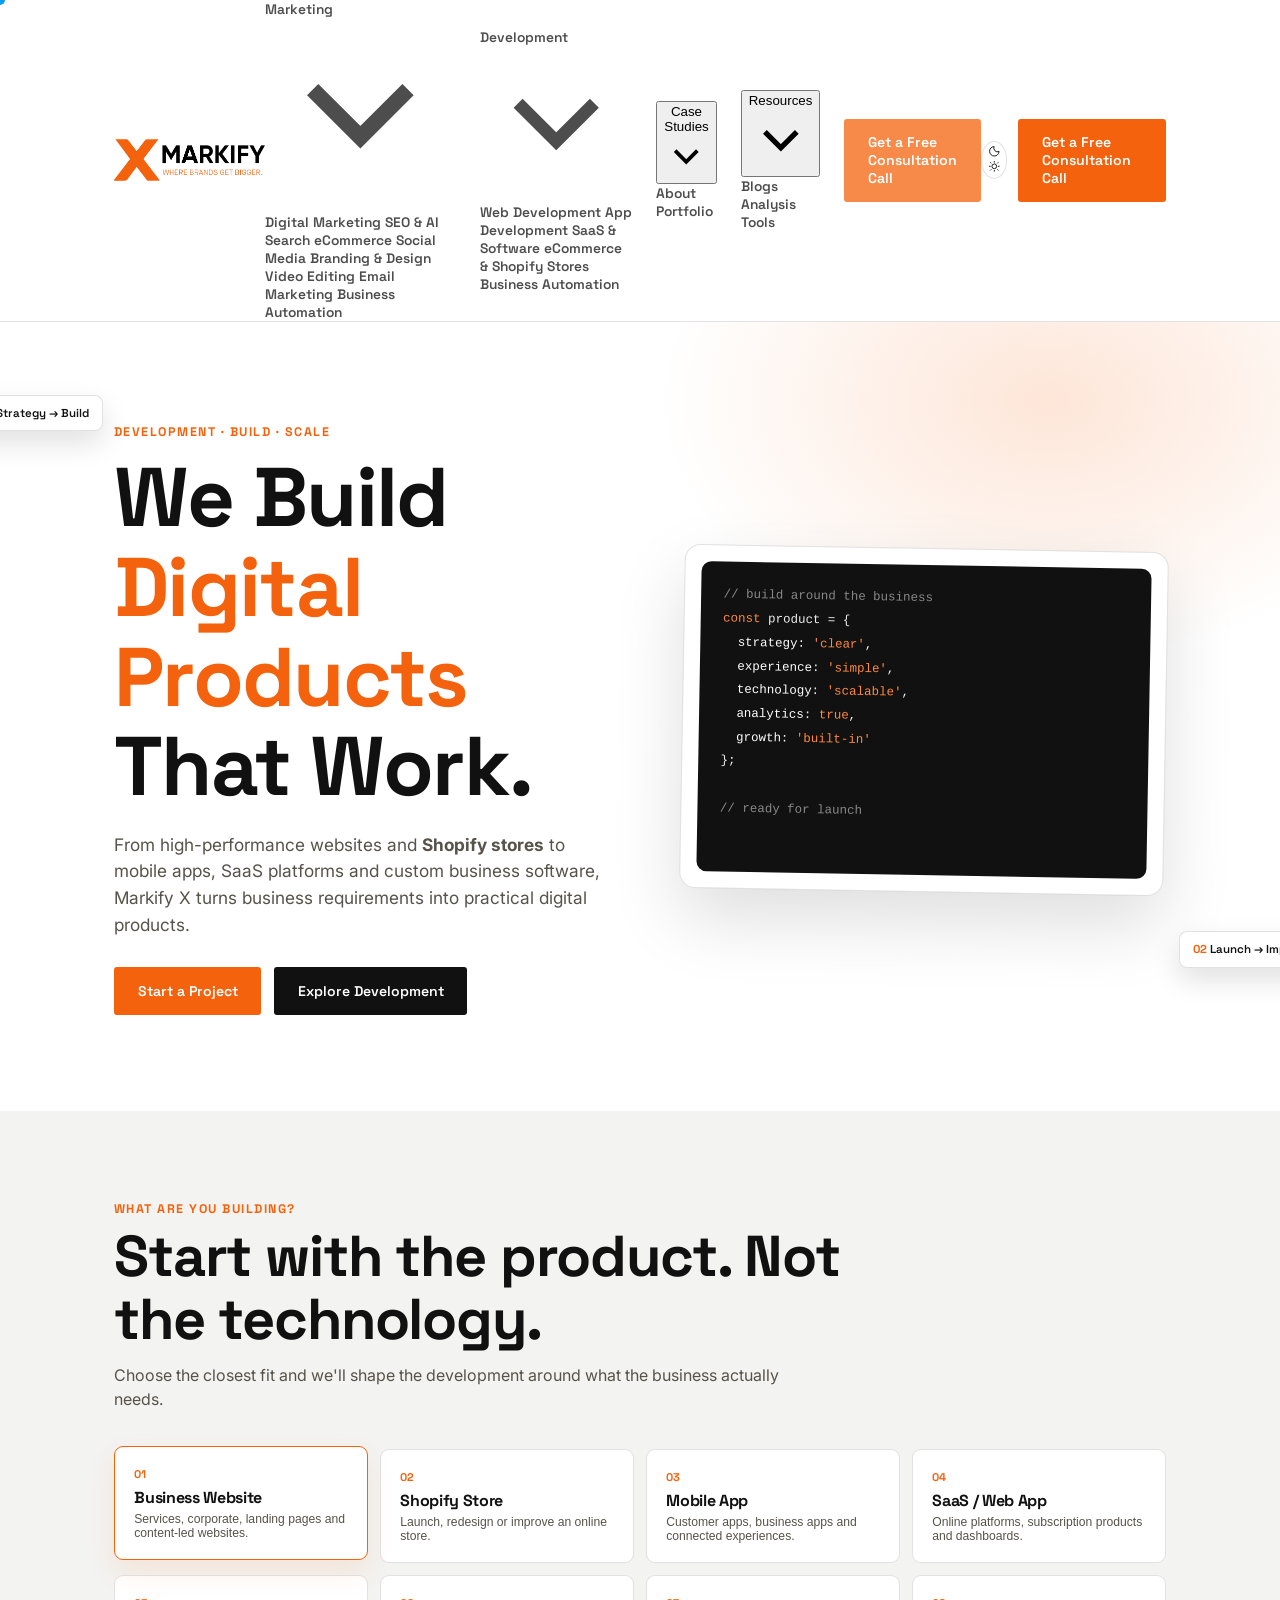
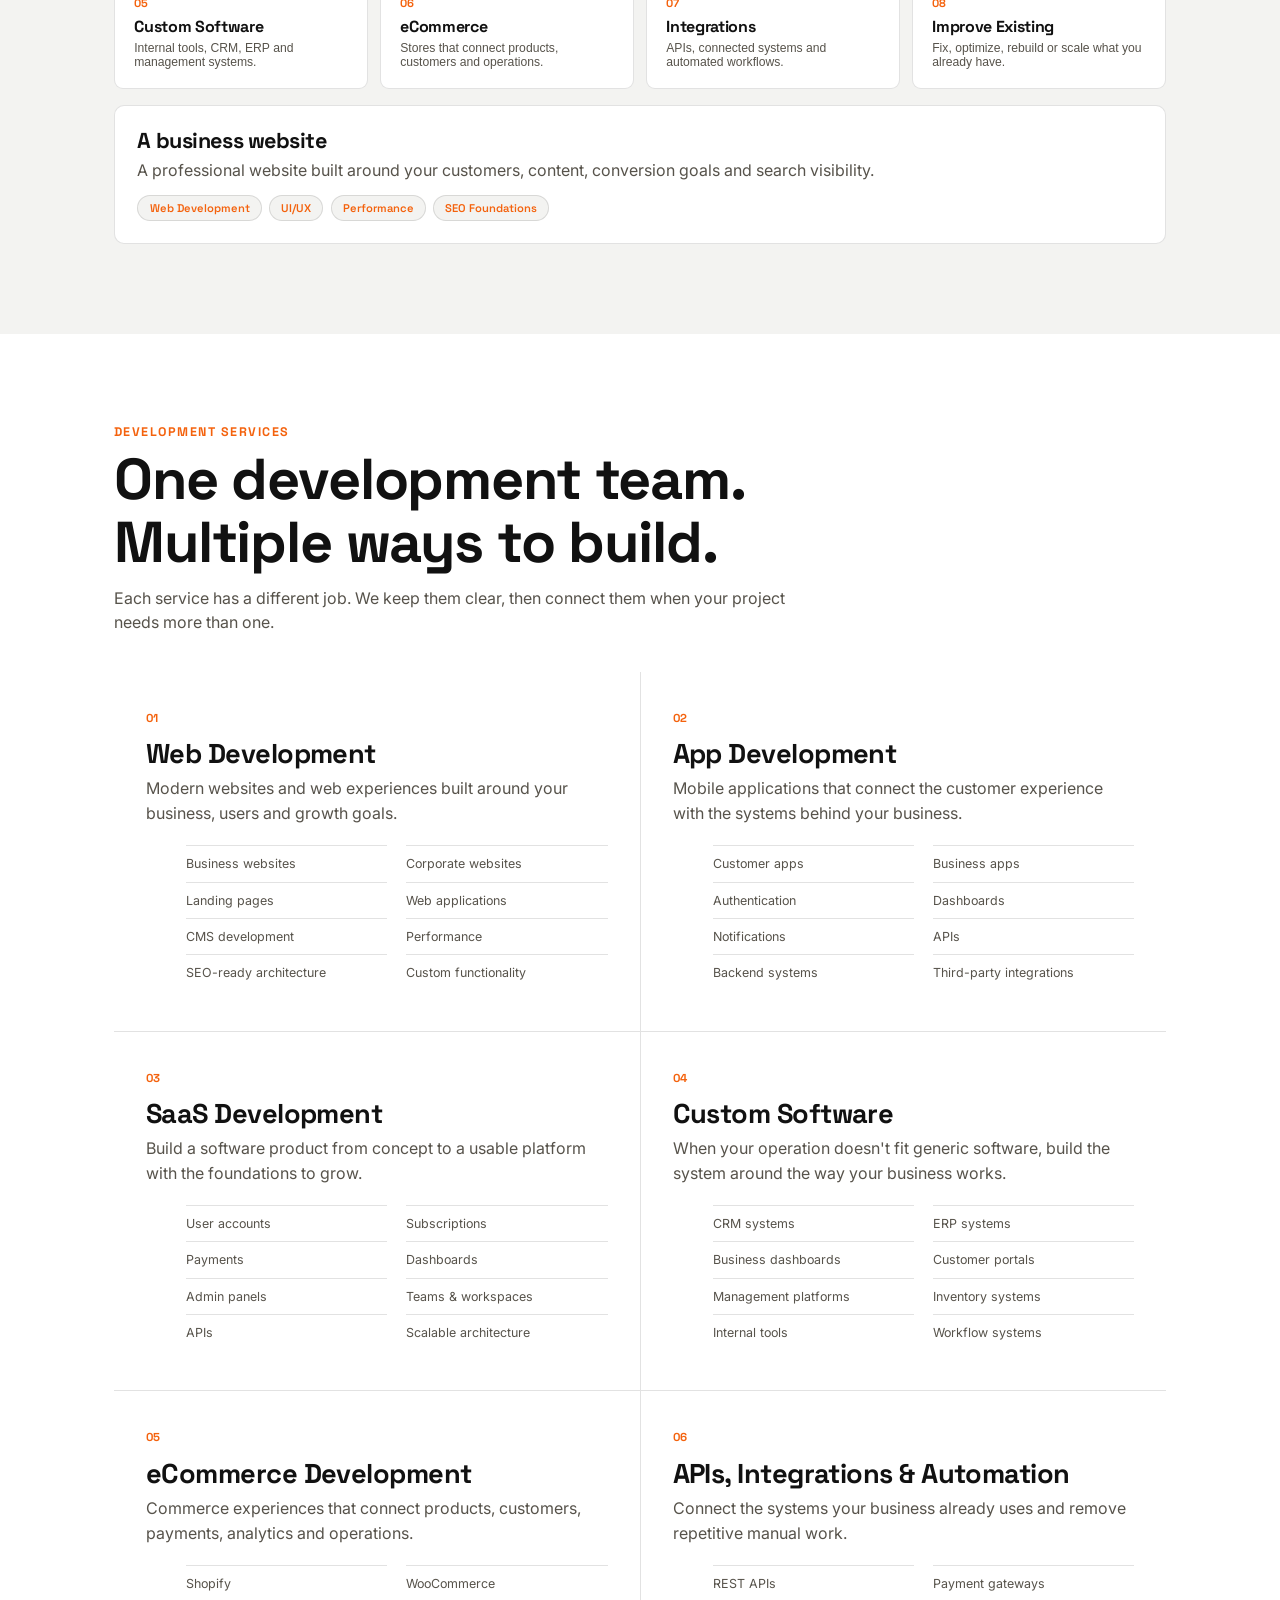
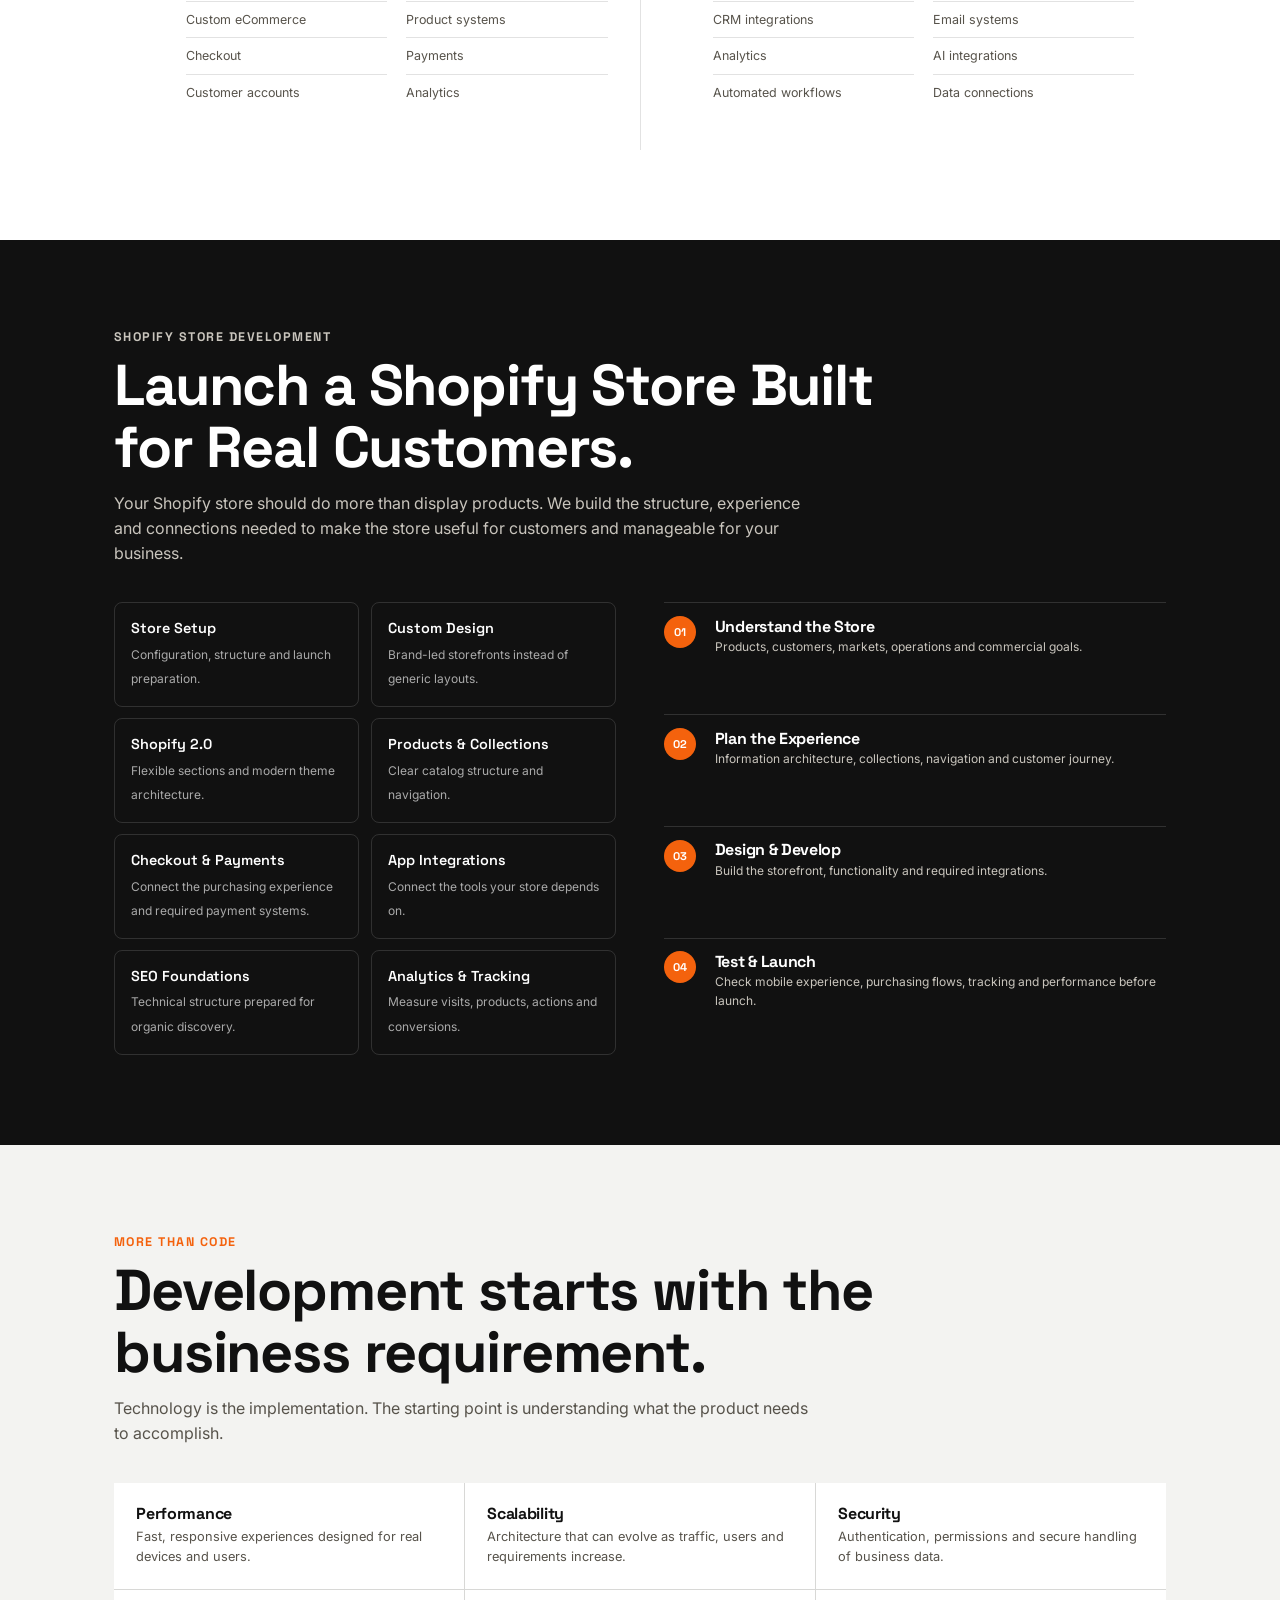
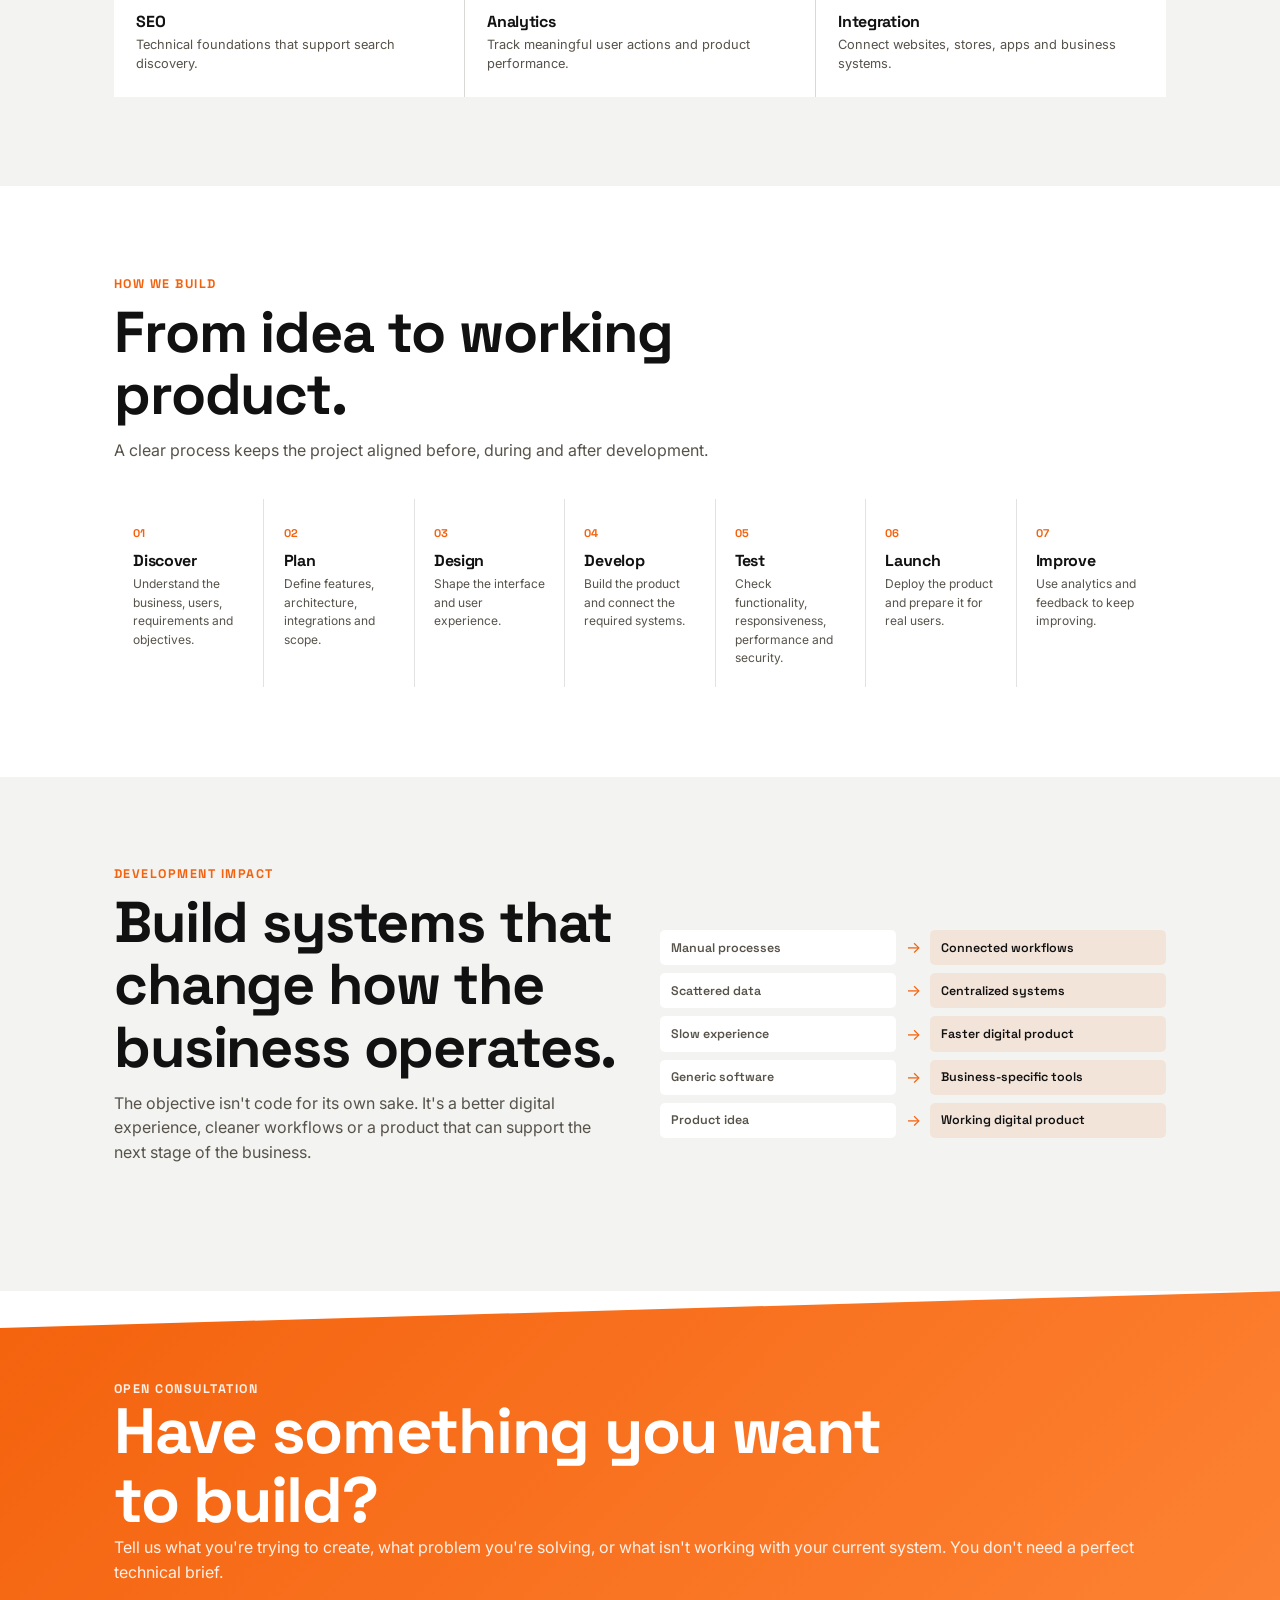
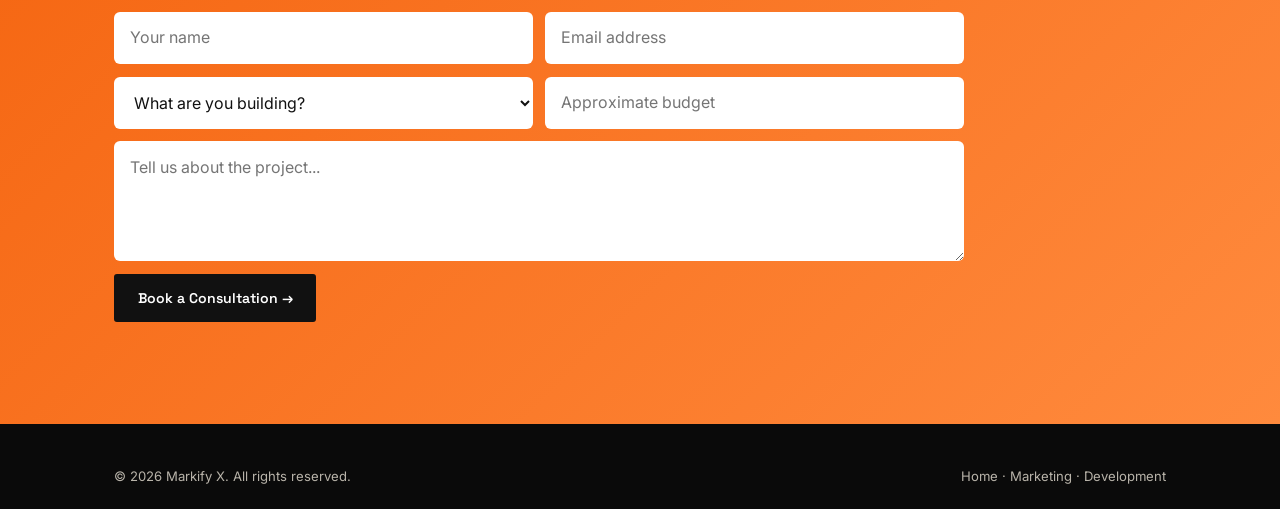
==== commit 30313e3a: "Center navigation and link Development page" ====
--- a/development.html
+++ b/development.html
@@ -17,7 +17,7 @@
 .cursor-dot.big{width:38px;height:38px;background:#fff}
 @media(hover:none),(prefers-reduced-motion:reduce){.cursor-dot{display:none}body.has-cursor,body.has-cursor a,body.has-cursor button{cursor:auto}}
 h1,h2,h3{font-family:"Space Grotesk",sans-serif;line-height:1.08;letter-spacing:-.02em;margin:0}p{color:var(--slate);margin:0}.wrap{max-width:var(--max);margin:auto;padding-inline:var(--pad)}a{color:inherit}
-header{position:sticky;top:0;z-index:50;background:color-mix(in srgb,var(--paper) 90%,transparent);backdrop-filter:blur(10px);border-bottom:1px solid var(--line)}.nav{display:flex;align-items:center;justify-content:space-between;min-height:72px}.brand{text-decoration:none;display:flex;align-items:center}.brand img{display:block;width:auto;height:42px}.brand span{color:var(--orange)}.navlinks{display:flex;align-items:center;gap:1.5rem;list-style:none;margin:0;padding:0;font:600 .86rem "Space Grotesk"}.navlinks a{text-decoration:none;opacity:.75}.navlinks a:hover,.navlinks a.active{color:var(--orange);opacity:1}.navcta{display:flex;align-items:center;gap:.7rem}.btn{display:inline-flex;align-items:center;justify-content:center;border:2px solid var(--ink);background:var(--ink);color:var(--paper);padding:.8rem 1.35rem;border-radius:3px;text-decoration:none;font:600 .88rem "Space Grotesk";cursor:pointer}.btn.alt{background:var(--orange);border-color:var(--orange);color:#fff}.theme-toggle{width:38px;height:38px;border-radius:50%;border:1px solid var(--line);background:none;color:var(--ink);cursor:pointer}.burger{display:none;background:none;border:0}.burger span{display:block;width:22px;height:2px;background:var(--ink);margin:5px}
+header{position:sticky;top:0;z-index:50;background:color-mix(in srgb,var(--paper) 90%,transparent);backdrop-filter:blur(10px);border-bottom:1px solid var(--line)}.nav{display:grid;grid-template-columns:1fr auto 1fr;align-items:center;min-height:72px}.brand{justify-self:start}.navlinks{justify-self:center}.navcta{justify-self:end}.brand{text-decoration:none;display:flex;align-items:center}.brand img{display:block;width:auto;height:42px}.brand span{color:var(--orange)}.navlinks{display:flex;align-items:center;gap:1.5rem;list-style:none;margin:0;padding:0;font:600 .86rem "Space Grotesk"}.navlinks a{text-decoration:none;opacity:.75}.navlinks a:hover,.navlinks a.active{color:var(--orange);opacity:1}.navcta{display:flex;align-items:center;gap:.7rem}.btn{display:inline-flex;align-items:center;justify-content:center;border:2px solid var(--ink);background:var(--ink);color:var(--paper);padding:.8rem 1.35rem;border-radius:3px;text-decoration:none;font:600 .88rem "Space Grotesk";cursor:pointer}.btn.alt{background:var(--orange);border-color:var(--orange);color:#fff}.theme-toggle{width:38px;height:38px;border-radius:50%;border:1px solid var(--line);background:none;color:var(--ink);cursor:pointer}.burger{display:none;background:none;border:0}.burger span{display:block;width:22px;height:2px;background:var(--ink);margin:5px}
 .hero{padding:clamp(4rem,8vw,7rem) 0 6rem;overflow:hidden;position:relative;clip-path:polygon(0 0,100% 0,100% 94%,0 100%)}.hero:before{content:"";position:absolute;inset:0;background:radial-gradient(600px 400px at 82% 10%,rgba(244,98,13,.16),transparent 65%);pointer-events:none}.hero .wrap{position:relative;display:grid;grid-template-columns:1.02fr .98fr;gap:4rem;align-items:center}.eyebrow{color:var(--orange);font:700 .78rem "Space Grotesk";letter-spacing:.12em}.hero h1{font-size:clamp(3rem,6.5vw,5.8rem);max-width:12ch;margin:.8rem 0 1.2rem}.hero h1 em{font-style:normal;color:var(--orange)}.lead{font-size:1.08rem;max-width:680px}.actions{display:flex;gap:.8rem;flex-wrap:wrap;margin-top:1.8rem}
 .visual{background:var(--paper);border:1px solid var(--line);border-radius:16px;padding:1rem;box-shadow:0 30px 70px rgba(0,0,0,.13);transform:rotate(1deg)}.window{background:#111;color:#eee;border-radius:10px;padding:1.4rem;font:500 .78rem/1.9 ui-monospace,monospace;min-height:310px}.o{color:#ff8a3d}.m{color:#888}.f{color:#fff}.float{position:absolute;background:var(--paper);border:1px solid var(--line);border-radius:8px;padding:.65rem .8rem;box-shadow:0 12px 28px rgba(0,0,0,.12);font:600 .72rem "Space Grotesk"}.float b{color:var(--orange)}.f1{top:-5%;left:-7%}.f2{right:-8%;bottom:8%}
 section{padding:clamp(4rem,7vw,6rem) 0}.alt{background:var(--fog)}.head{max-width:760px;margin-bottom:2.3rem}.head h2{font-size:clamp(2.2rem,4.5vw,4rem);margin:.55rem 0 .8rem}.head p{max-width:700px}
@@ -51,7 +51,7 @@
         </div>
       </li>
       <li class="has-dropdown">
-        <button class="nav-top" type="button">Development <svg viewBox="0 0 24 24" fill="none" stroke="currentColor" stroke-width="2"><path d="M6 9l6 6 6-6"/></svg></button>
+        <a class="nav-top" href="development.html" aria-label="Open Development services page">Development <svg viewBox="0 0 24 24" fill="none" stroke="currentColor" stroke-width="2"><path d="M6 9l6 6 6-6"/></svg></a>
         <div class="dropdown">
           <a href="#svc-technology">Web Development</a>
           <a href="#svc-technology">App Development</a>
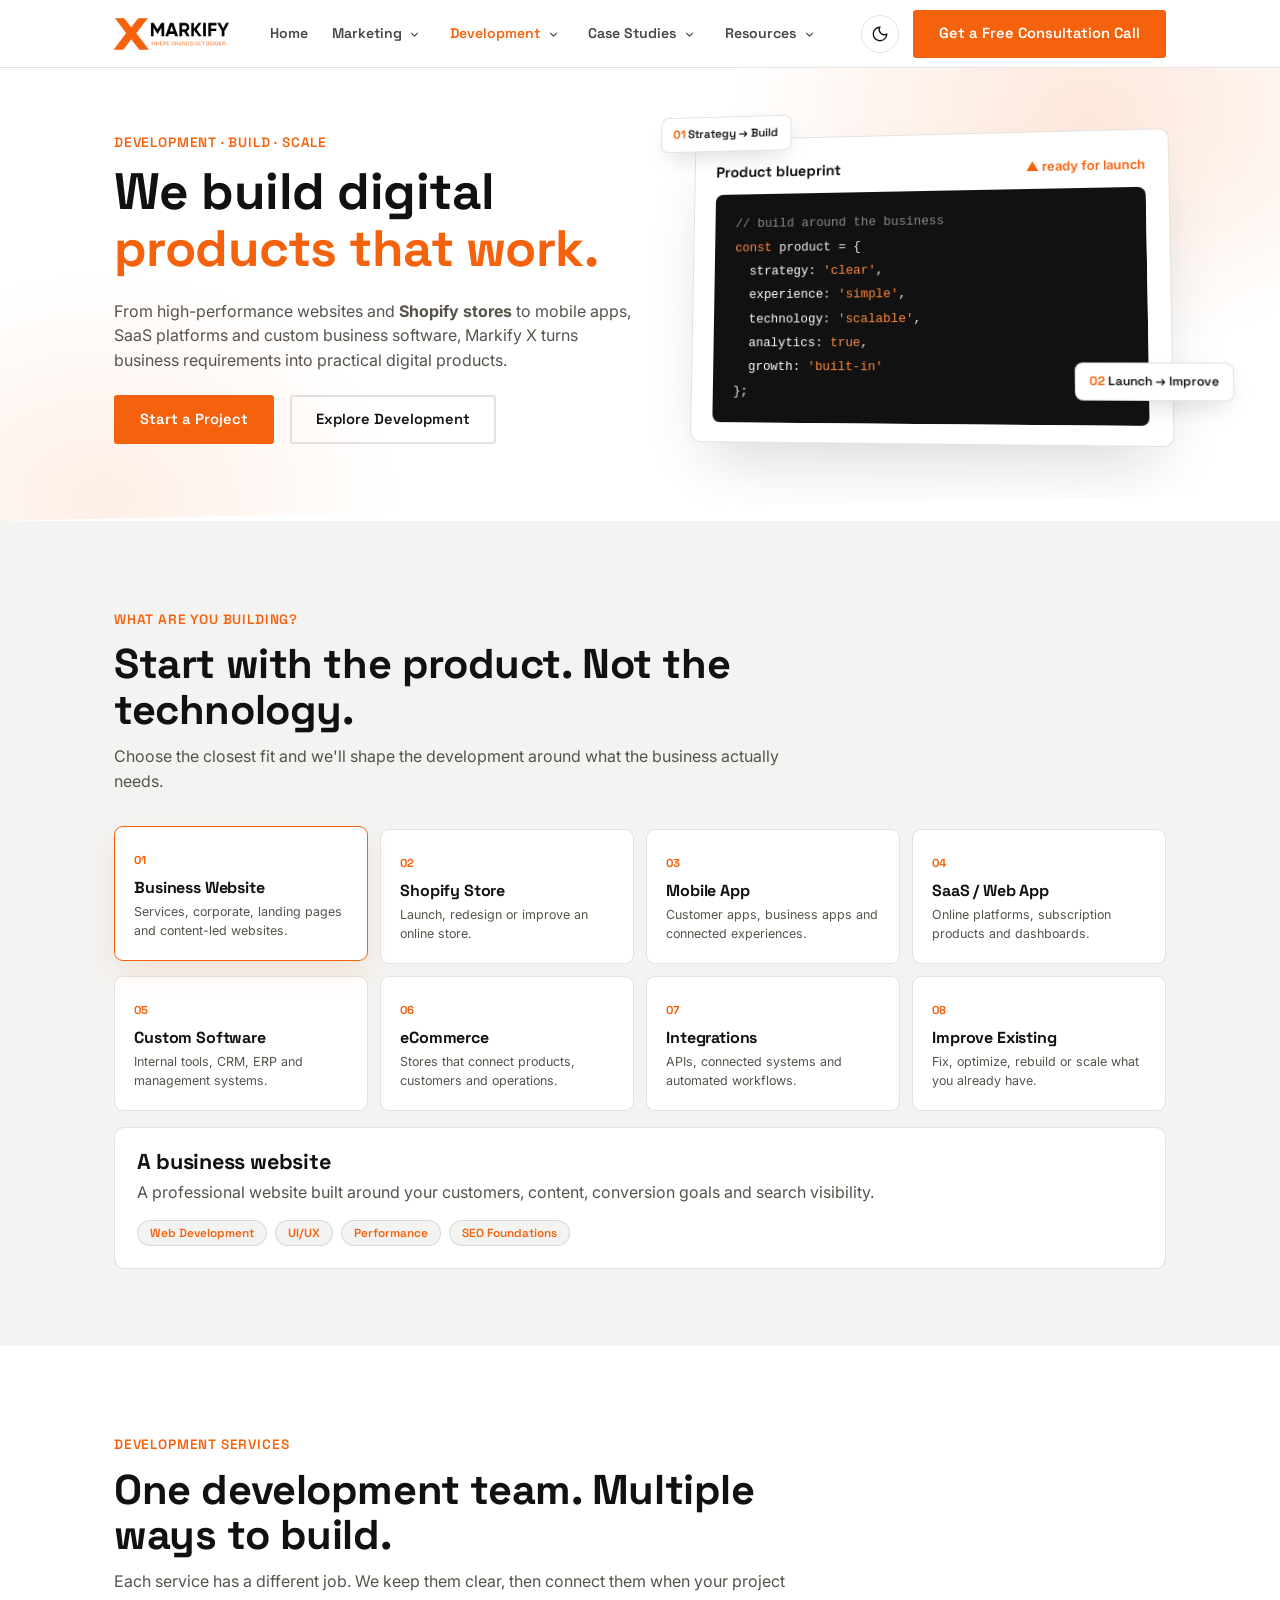
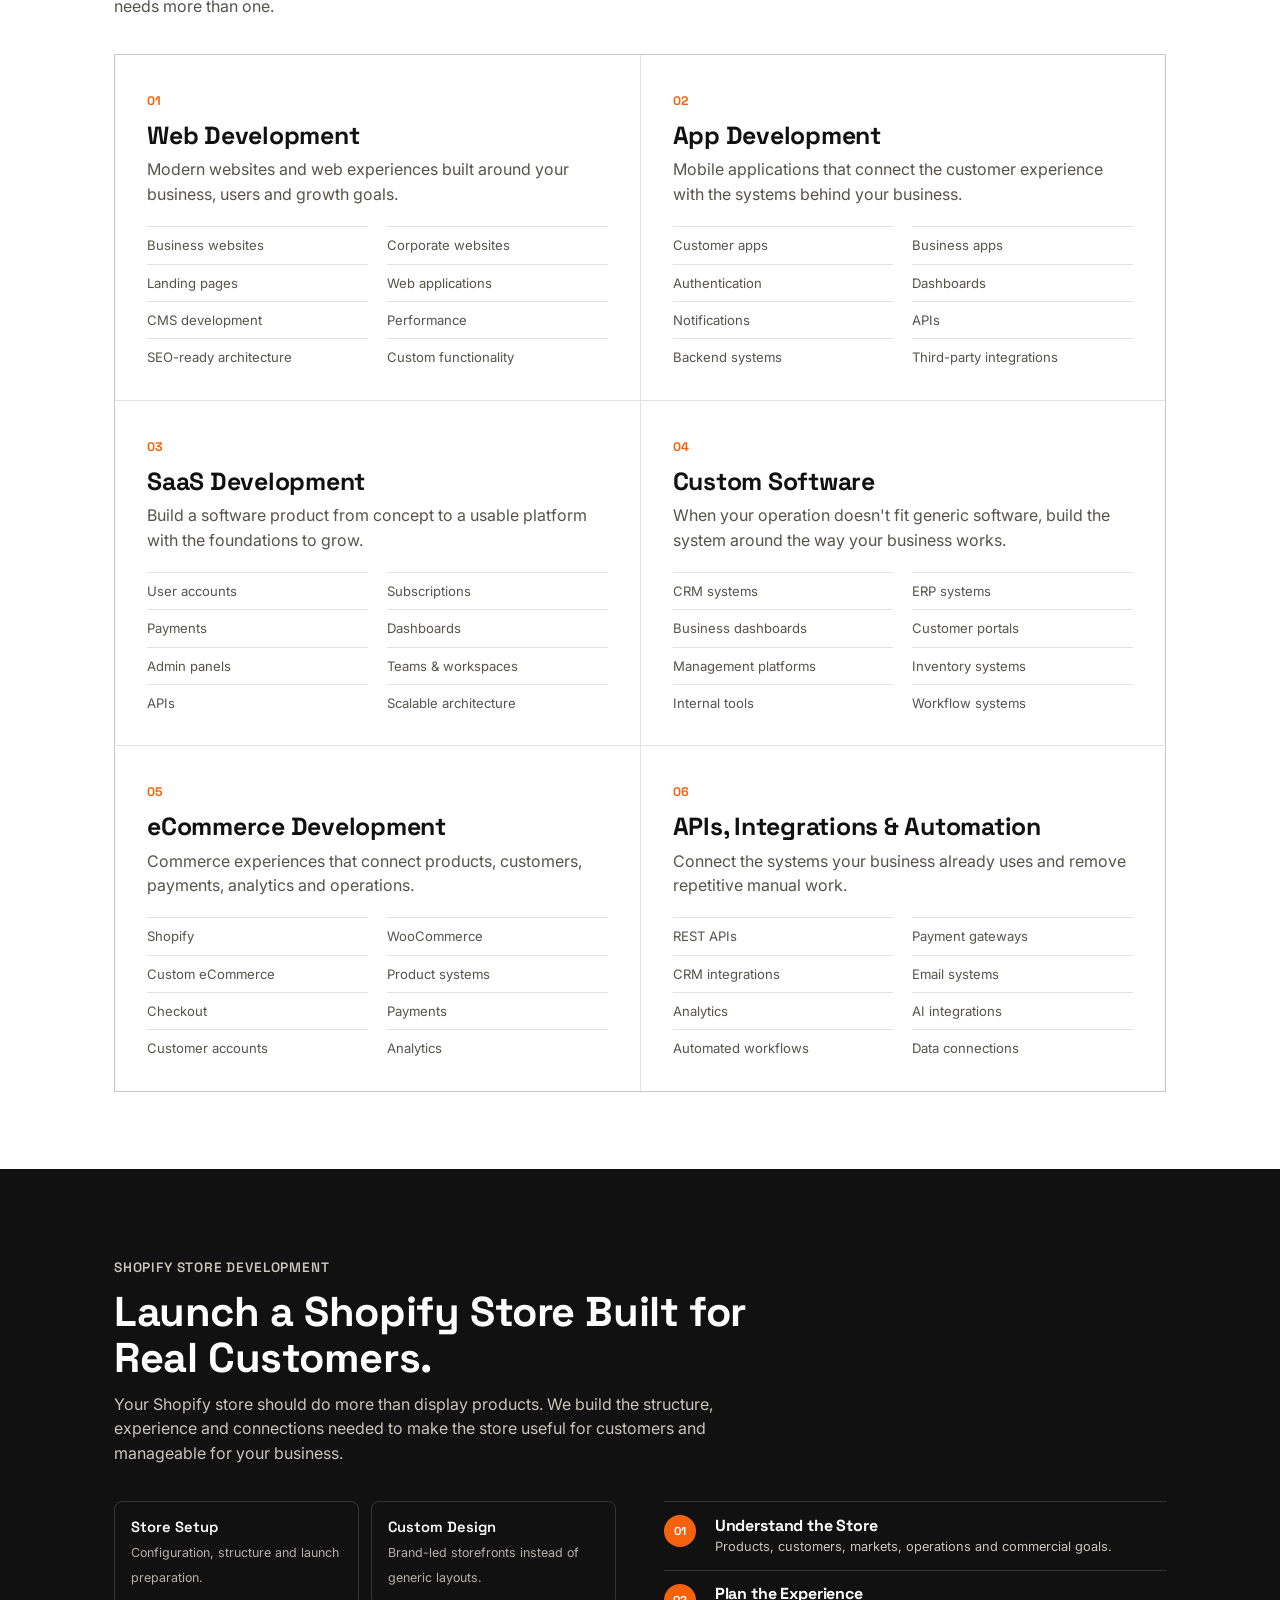
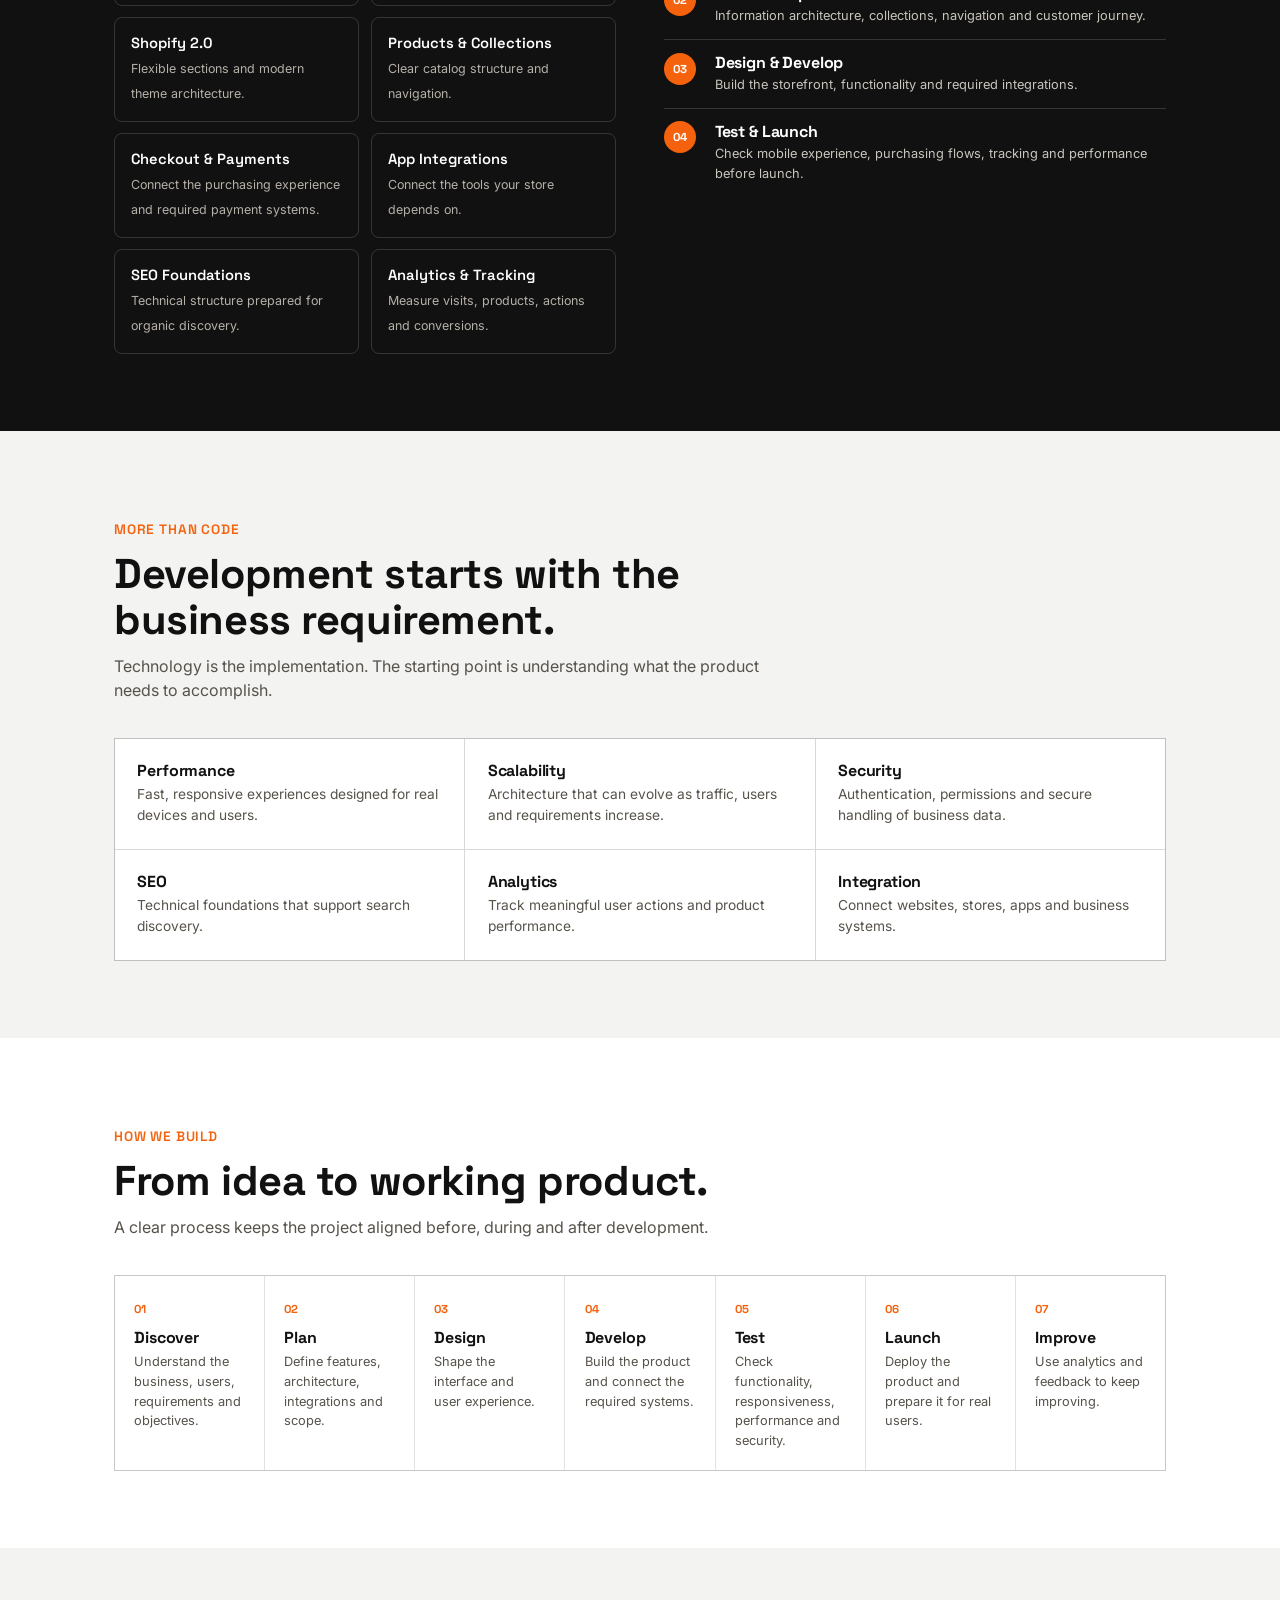
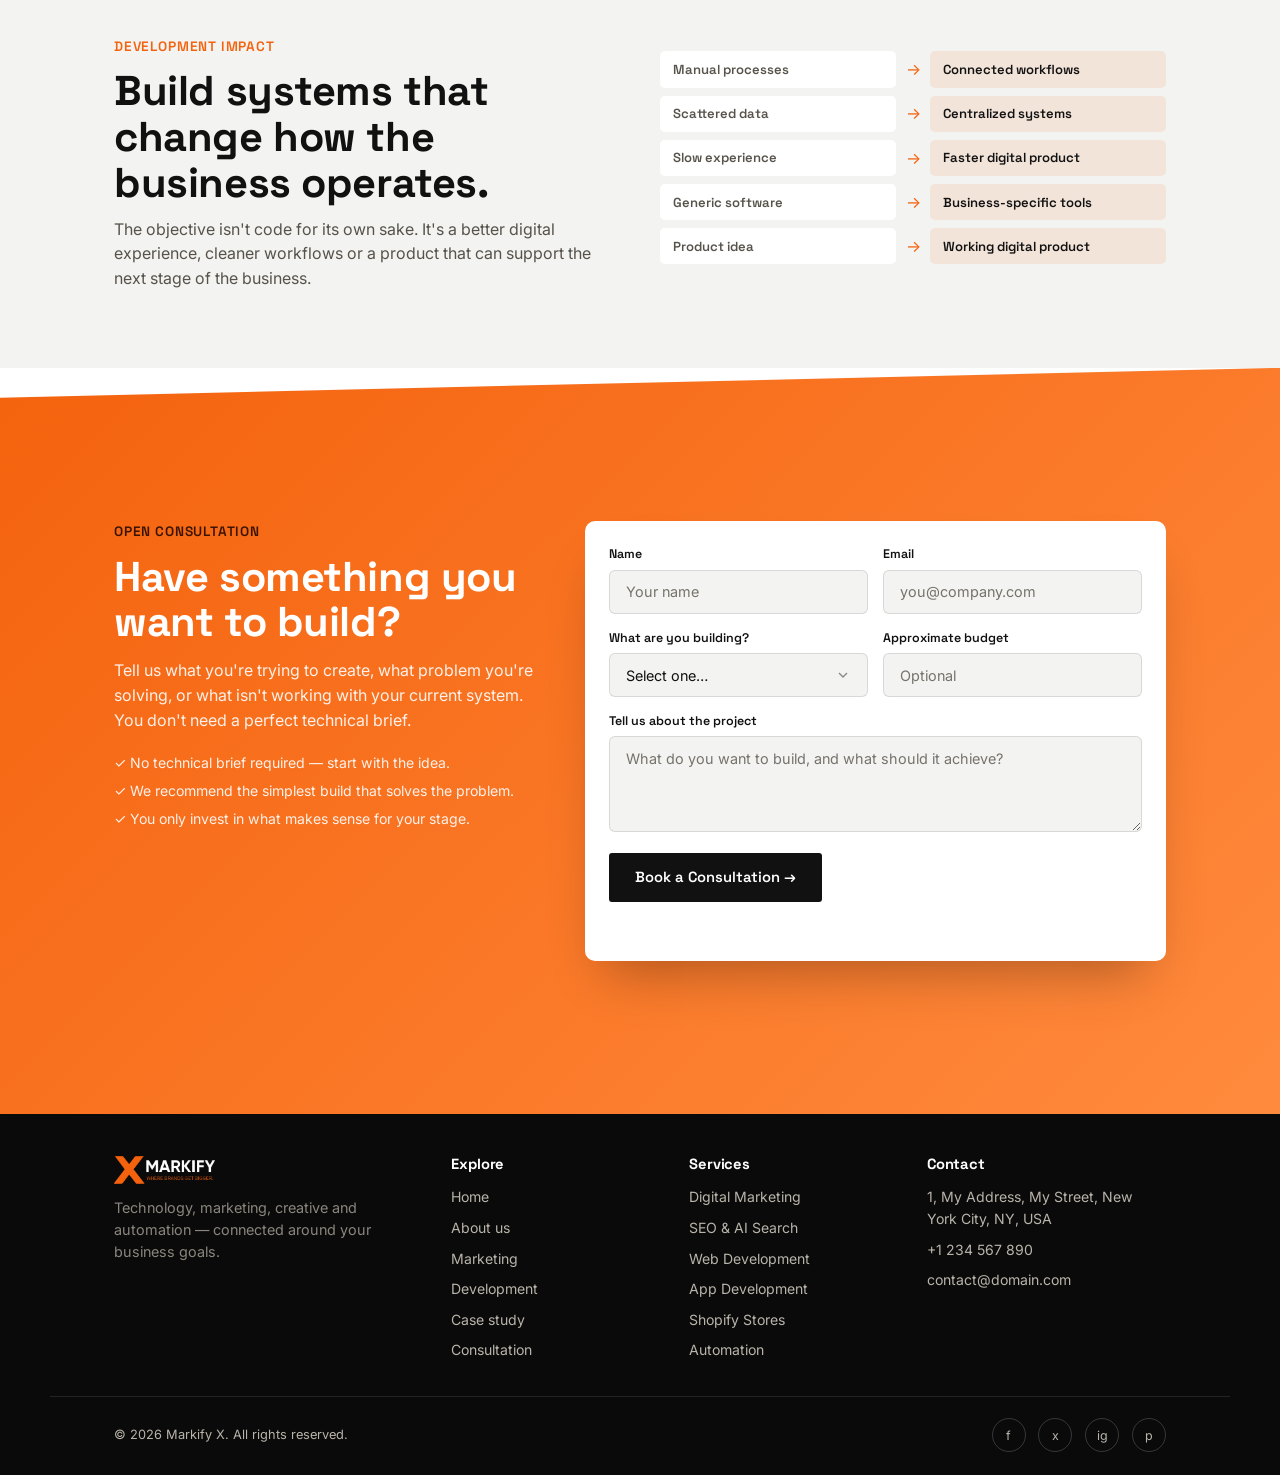
==== commit 20eb6c50: "Add files via upload" ====
--- a/development.html
+++ b/development.html
@@ -2,98 +2,157 @@
 <html lang="en">
 <head>
 <meta charset="UTF-8">
-<meta name="viewport" content="width=device-width,initial-scale=1,viewport-fit=cover">
+<meta name="viewport" content="width=device-width, initial-scale=1, viewport-fit=cover">
 <title>Development Services | Markify X</title>
 <meta name="description" content="Markify X development services: web development, Shopify stores, eCommerce, app development, SaaS, custom software, integrations and automation.">
+<meta name="robots" content="index, follow">
+<meta name="theme-color" content="#F4620D">
+<link rel="canonical" href="https://www.markifyx.com/development.html">
+<meta property="og:type" content="website">
+<meta property="og:title" content="Development Services | Markify X">
+<meta property="og:description" content="Markify X development services: web development, Shopify stores, eCommerce, app development, SaaS, custom software, integrations and automation.">
+<meta property="og:image" content="https://www.markifyx.com/assets/logo-light.png">
+<meta name="twitter:card" content="summary_large_image">
+<link rel="icon" href="assets/favicon.png" type="image/png">
+<script>try{if(localStorage.getItem('markify-theme')==='dark')document.documentElement.setAttribute('data-theme','dark')}catch(e){}</script>
 <link rel="preconnect" href="https://fonts.googleapis.com">
 <link rel="preconnect" href="https://fonts.gstatic.com" crossorigin>
 <link href="https://fonts.googleapis.com/css2?family=Space+Grotesk:wght@500;600;700&family=Inter:wght@400;500;600;700&display=swap" rel="stylesheet">
+<link rel="stylesheet" href="assets/site.css">
 <style>
-:root{--ink:#111;--paper:#fff;--fog:#f3f3f1;--line:rgba(17,17,17,.12);--orange:#f4620d;--slate:#57534b;--pad:clamp(18px,5vw,64px);--max:1180px;color-scheme:light}
-:root[data-theme="dark"]{--ink:#f2f0ec;--paper:#121110;--fog:#1b1918;--line:rgba(242,240,236,.14);--slate:#b0aca4;color-scheme:dark}
-*{box-sizing:border-box}html{scroll-behavior:smooth;scroll-padding-top:82px}body{margin:0;background:var(--paper);color:var(--ink);font-family:Inter,system-ui,sans-serif;line-height:1.55}
-body.has-cursor,body.has-cursor a,body.has-cursor button{cursor:none}
-.cursor-dot{position:fixed;top:0;left:0;width:10px;height:10px;border-radius:50%;background:var(--orange);pointer-events:none;z-index:999;transform:translate(-50%,-50%);transition:width .18s,height .18s;mix-blend-mode:difference}
-.cursor-dot.big{width:38px;height:38px;background:#fff}
-@media(hover:none),(prefers-reduced-motion:reduce){.cursor-dot{display:none}body.has-cursor,body.has-cursor a,body.has-cursor button{cursor:auto}}
-h1,h2,h3{font-family:"Space Grotesk",sans-serif;line-height:1.08;letter-spacing:-.02em;margin:0}p{color:var(--slate);margin:0}.wrap{max-width:var(--max);margin:auto;padding-inline:var(--pad)}a{color:inherit}
-header{position:sticky;top:0;z-index:50;background:color-mix(in srgb,var(--paper) 90%,transparent);backdrop-filter:blur(10px);border-bottom:1px solid var(--line)}.nav{display:grid;grid-template-columns:1fr auto 1fr;align-items:center;min-height:72px}.brand{justify-self:start}.navlinks{justify-self:center}.navcta{justify-self:end}.brand{text-decoration:none;display:flex;align-items:center}.brand img{display:block;width:auto;height:42px}.brand span{color:var(--orange)}.navlinks{display:flex;align-items:center;gap:1.5rem;list-style:none;margin:0;padding:0;font:600 .86rem "Space Grotesk"}.navlinks a{text-decoration:none;opacity:.75}.navlinks a:hover,.navlinks a.active{color:var(--orange);opacity:1}.navcta{display:flex;align-items:center;gap:.7rem}.btn{display:inline-flex;align-items:center;justify-content:center;border:2px solid var(--ink);background:var(--ink);color:var(--paper);padding:.8rem 1.35rem;border-radius:3px;text-decoration:none;font:600 .88rem "Space Grotesk";cursor:pointer}.btn.alt{background:var(--orange);border-color:var(--orange);color:#fff}.theme-toggle{width:38px;height:38px;border-radius:50%;border:1px solid var(--line);background:none;color:var(--ink);cursor:pointer}.burger{display:none;background:none;border:0}.burger span{display:block;width:22px;height:2px;background:var(--ink);margin:5px}
-.hero{padding:clamp(4rem,8vw,7rem) 0 6rem;overflow:hidden;position:relative;clip-path:polygon(0 0,100% 0,100% 94%,0 100%)}.hero:before{content:"";position:absolute;inset:0;background:radial-gradient(600px 400px at 82% 10%,rgba(244,98,13,.16),transparent 65%);pointer-events:none}.hero .wrap{position:relative;display:grid;grid-template-columns:1.02fr .98fr;gap:4rem;align-items:center}.eyebrow{color:var(--orange);font:700 .78rem "Space Grotesk";letter-spacing:.12em}.hero h1{font-size:clamp(3rem,6.5vw,5.8rem);max-width:12ch;margin:.8rem 0 1.2rem}.hero h1 em{font-style:normal;color:var(--orange)}.lead{font-size:1.08rem;max-width:680px}.actions{display:flex;gap:.8rem;flex-wrap:wrap;margin-top:1.8rem}
-.visual{background:var(--paper);border:1px solid var(--line);border-radius:16px;padding:1rem;box-shadow:0 30px 70px rgba(0,0,0,.13);transform:rotate(1deg)}.window{background:#111;color:#eee;border-radius:10px;padding:1.4rem;font:500 .78rem/1.9 ui-monospace,monospace;min-height:310px}.o{color:#ff8a3d}.m{color:#888}.f{color:#fff}.float{position:absolute;background:var(--paper);border:1px solid var(--line);border-radius:8px;padding:.65rem .8rem;box-shadow:0 12px 28px rgba(0,0,0,.12);font:600 .72rem "Space Grotesk"}.float b{color:var(--orange)}.f1{top:-5%;left:-7%}.f2{right:-8%;bottom:8%}
-section{padding:clamp(4rem,7vw,6rem) 0}.alt{background:var(--fog)}.head{max-width:760px;margin-bottom:2.3rem}.head h2{font-size:clamp(2.2rem,4.5vw,4rem);margin:.55rem 0 .8rem}.head p{max-width:700px}
-.selector{display:grid;grid-template-columns:repeat(4,1fr);gap:.75rem}.option{border:1px solid var(--line);background:var(--paper);padding:1.2rem;border-radius:9px;text-align:left;color:var(--ink);cursor:pointer;transition:.2s}.option:hover,.option.active{border-color:var(--orange);transform:translateY(-3px)}.option.active{box-shadow:0 12px 28px rgba(244,98,13,.1)}.option small{color:var(--orange);font:700 .7rem "Space Grotesk"}.option h3{font-size:1rem;margin:.5rem 0 .35rem}.option p{font-size:.76rem}.result{margin-top:1rem;border:1px solid var(--line);border-radius:10px;padding:1.4rem;background:var(--paper)}.result h3{font-size:1.35rem;margin-bottom:.35rem}.tags{display:flex;flex-wrap:wrap;gap:.45rem;margin-top:.8rem}.tags span{border:1px solid var(--line);background:var(--fog);color:var(--orange);padding:.3rem .7rem;border-radius:20px;font:600 .7rem "Space Grotesk"}
-.services{display:grid;grid-template-columns:repeat(2,1fr);gap:1px;background:var(--line)}.service{background:var(--paper);padding:2rem;min-height:280px}.service .num{color:var(--orange);font:700 .72rem "Space Grotesk"}.service h3{font-size:1.7rem;margin:.65rem 0 .5rem}.service p{max-width:560px}.service ul{list-style:none;display:grid;grid-template-columns:1fr 1fr;gap:.5rem 1.2rem;margin-top:1.2rem}.service li{border-top:1px solid var(--line);padding-top:.5rem;font-size:.78rem;color:var(--slate)}
-.shopify{background:var(--ink);color:var(--paper)}.shopify p{color:#c9c5bd}.shopify-grid{display:grid;grid-template-columns:1fr 1fr;gap:3rem}.shop-list{display:grid;grid-template-columns:1fr 1fr;gap:.7rem}.shop-item{border:1px solid rgba(242,240,236,.14);border-radius:8px;padding:1rem}.shop-item b{display:block;font:600 .9rem "Space Grotesk";margin-bottom:.2rem}.shop-item span{font-size:.75rem;color:#aaa}.shop-steps{display:grid;gap:.8rem}.shop-step{display:grid;grid-template-columns:38px 1fr;gap:.8rem;border-top:1px solid rgba(242,240,236,.14);padding-top:.8rem}.shop-step strong{width:32px;height:32px;border-radius:50%;background:var(--orange);display:flex;align-items:center;justify-content:center;font:700 .7rem "Space Grotesk"}.shop-step h3{font-size:1rem;margin:.1rem 0 .2rem}.shop-step p{font-size:.75rem}
-.process{display:grid;grid-template-columns:repeat(7,1fr);gap:1px;background:var(--line)}.step{background:var(--paper);padding:1.2rem;min-height:175px}.step b{color:var(--orange);font:700 .7rem "Space Grotesk"}.step h3{font-size:1rem;margin:.55rem 0 .35rem}.step p{font-size:.75rem}.caps{display:grid;grid-template-columns:repeat(3,1fr);gap:1px;background:var(--line)}.cap{background:var(--paper);padding:1.4rem}.cap h3{font-size:1rem;margin-bottom:.3rem}.cap p{font-size:.8rem}
-.impact{background:var(--fog)}.impact-grid{display:grid;grid-template-columns:1fr 1fr;gap:2.5rem;align-items:center}.impact-rows{display:grid;gap:.5rem}.impact-row{display:grid;grid-template-columns:1fr auto 1fr;gap:.6rem;align-items:center}.impact-row span{padding:.6rem .7rem;border-radius:5px;font:600 .78rem "Space Grotesk"}.from{background:var(--paper);color:var(--slate)}.to{background:rgba(244,98,13,.1)}.impact-row i{font-style:normal;color:var(--orange)}
-.cta{background:linear-gradient(135deg,#f4620d,#ff8a3d);color:#fff;clip-path:polygon(0 5%,100% 0,100% 100%,0 100%)}.cta p{color:rgba(255,255,255,.9)}.cta h2{color:#fff;font-size:clamp(2.4rem,5vw,4.5rem);max-width:780px}.form{display:grid;grid-template-columns:1fr 1fr;gap:.8rem;max-width:850px;margin-top:1.7rem}.form input,.form select,.form textarea{width:100%;padding:.85rem 1rem;border:0;border-radius:6px;font:inherit;color:#111;background:#fff}.form textarea{grid-column:1/-1;min-height:120px}.form .btn{justify-self:start}.msg{grid-column:1/-1;color:#fff;font-size:.8rem}
-footer{background:#0a0a0a;color:#b9b4aa;padding:2.6rem 0 1.4rem;font-size:.82rem}footer a{text-decoration:none;color:#b9b4aa}.foot{display:flex;justify-content:space-between;gap:1rem;flex-wrap:wrap}
-@media(max-width:900px){.navlinks{display:none}.burger{display:block}.hero .wrap,.shopify-grid,.impact-grid{grid-template-columns:1fr}.hero-visual{max-width:560px;margin:auto}.selector{grid-template-columns:repeat(2,1fr)}.services{grid-template-columns:1fr}.process{grid-template-columns:repeat(2,1fr)}.caps{grid-template-columns:1fr 1fr}.float{display:none}}
-@media(max-width:560px){:root{--pad:16px}.nav{min-height:64px}.navcta .btn{display:none}.navlinks.open{display:flex;position:fixed;inset:64px 0 0;background:var(--paper);flex-direction:column;align-items:stretch;padding:1.3rem var(--pad);gap:.2rem;overflow:auto}.navlinks.open a{padding:.7rem 0;border-bottom:1px solid var(--line);opacity:1}.hero{padding:3.5rem 0 4.5rem}.hero h1{font-size:clamp(2.6rem,12vw,3.8rem);max-width:100%}.actions,.actions .btn{width:100%}.actions .btn{justify-content:center}.selector,.process,.caps,.shop-list{grid-template-columns:1fr}.service{padding:1.5rem}.service ul{grid-template-columns:1fr}.impact-row{grid-template-columns:1fr;text-align:center}.impact-row i{transform:rotate(90deg)}.form{grid-template-columns:1fr}.form textarea{grid-column:auto}.cta{clip-path:polygon(0 2%,100% 0,100% 100%,0 100%)}}
+/* ===== development page only ===== */
+.code{background:#111;color:#eee;border-radius:8px;padding:1.2rem 1.3rem;font:500 .8rem/1.9 ui-monospace,SFMono-Regular,Menlo,monospace;overflow-x:auto;white-space:nowrap}
+.code .o{color:#ff8a3d}.code .m{color:#888}.code .f{color:#fff}
+
+.selector{display:grid;grid-template-columns:repeat(4,1fr);gap:.75rem}
+.option{border:1px solid var(--line);background:var(--paper);padding:1.2rem;border-radius:9px;text-align:left;color:var(--ink);cursor:pointer;transition:border-color .2s,transform .2s,box-shadow .2s;font:inherit}
+.option:hover,.option.active{border-color:var(--orange);transform:translateY(-3px)}
+.option.active{box-shadow:0 12px 28px rgba(244,98,13,.1)}
+.option small{color:var(--orange);font:700 .72rem 'Space Grotesk',sans-serif}
+.option h3{font-size:1rem;margin:.5rem 0 .35rem}
+.option p{font-size:.78rem}
+.result{margin-top:1rem;border:1px solid var(--line);border-radius:10px;padding:1.4rem;background:var(--paper)}
+.result h3{font-size:1.35rem;margin-bottom:.4rem}
+.tags{display:flex;flex-wrap:wrap;gap:.5rem;margin-top:.9rem}
+.tags span{border:1px solid var(--line);background:var(--fog);color:var(--orange);padding:.3rem .75rem;border-radius:20px;font:600 .74rem 'Space Grotesk',sans-serif}
+
+.services{display:grid;grid-template-columns:repeat(2,1fr);gap:1px;background:var(--line);border:1px solid var(--line)}
+.service{background:var(--paper);padding:2rem;min-height:280px}
+.service .num{color:var(--orange);font:700 .78rem 'Space Grotesk',sans-serif}
+.service h3{font-size:1.55rem;margin:.65rem 0 .5rem}
+.service p{max-width:560px}
+.service ul{list-style:none;display:grid;grid-template-columns:1fr 1fr;gap:.5rem 1.2rem;margin-top:1.2rem}
+.service li{border-top:1px solid var(--line);padding-top:.5rem;font-size:.82rem;color:var(--slate)}
+
+.shopify{background:#111;color:#F2F0EC}
+:root[data-theme="dark"] .shopify{background:#1B1918;border-block:1px solid var(--line)}
+.shopify h2{color:#fff}
+.shopify p{color:#C9C5BD}
+.shopify-grid{display:grid;grid-template-columns:1fr 1fr;gap:3rem}
+.shop-list{display:grid;grid-template-columns:1fr 1fr;gap:.7rem;align-content:start}
+.shop-item{border:1px solid rgba(242,240,236,.16);border-radius:8px;padding:1rem}
+.shop-item b{display:block;font:600 .92rem 'Space Grotesk',sans-serif;margin-bottom:.2rem;color:#fff}
+.shop-item span{font-size:.78rem;color:#B5B0A8}
+.shop-steps{display:grid;gap:.8rem;align-content:start}
+.shop-step{display:grid;grid-template-columns:38px 1fr;gap:.8rem;border-top:1px solid rgba(242,240,236,.16);padding-top:.8rem}
+.shop-step strong{width:32px;height:32px;border-radius:50%;background:var(--orange);color:#fff;display:flex;align-items:center;justify-content:center;font:700 .72rem 'Space Grotesk',sans-serif}
+.shop-step h3{font-size:1rem;margin:.1rem 0 .2rem;color:#fff}
+.shop-step p{font-size:.8rem}
+
+.caps{display:grid;grid-template-columns:repeat(3,1fr);gap:1px;background:var(--line);border:1px solid var(--line)}
+.cap{background:var(--paper);padding:1.4rem}
+.cap h3{font-size:1rem;margin-bottom:.3rem}
+.cap p{font-size:.86rem}
+
+.process{display:grid;grid-template-columns:repeat(7,1fr);gap:1px;background:var(--line);border:1px solid var(--line)}
+.step{background:var(--paper);padding:1.2rem;min-height:175px}
+.step b{color:var(--orange);font:700 .72rem 'Space Grotesk',sans-serif}
+.step h3{font-size:1rem;margin:.55rem 0 .35rem}
+.step p{font-size:.8rem}
+
+.impact{background:var(--fog)}
+.impact-grid{display:grid;grid-template-columns:1fr 1fr;gap:2.5rem;align-items:center}
+.impact-grid .section-head{margin-bottom:0}
+.impact-rows{display:grid;gap:.5rem}
+.impact-row{display:grid;grid-template-columns:1fr auto 1fr;gap:.6rem;align-items:center}
+.impact-row span{padding:.6rem .8rem;border-radius:5px;font:600 .82rem 'Space Grotesk',sans-serif}
+.from{background:var(--paper);color:var(--slate)}
+.to{background:rgba(244,98,13,.1);color:var(--ink)}
+.impact-row i{font-style:normal;color:var(--orange)}
+
+@media(max-width:1100px){.process{grid-template-columns:repeat(4,1fr)}}
+@media(max-width:900px){
+  .shopify-grid,.impact-grid{grid-template-columns:1fr;gap:2rem}
+  .selector{grid-template-columns:repeat(2,1fr)}
+  .services{grid-template-columns:1fr}
+  .process{grid-template-columns:repeat(2,1fr)}
+  .caps{grid-template-columns:1fr 1fr}
+}
+@media(max-width:560px){
+  .selector,.process,.caps,.shop-list{grid-template-columns:1fr}
+  .option{padding:1rem}
+  .service{padding:1.4rem;min-height:0}
+  .service ul{grid-template-columns:1fr}
+  .step{min-height:0}
+  .impact-row{grid-template-columns:1fr;text-align:center}
+  .impact-row i{transform:rotate(90deg)}
+}
+
 </style>
 </head>
-<body>
-<header>
-  <nav class="nav wrap">
-    <a class="brand" href="/" aria-label="Markify X home"><img id="navLogo" src="assets/logo-main.png" data-light="assets/logo-main.png" data-dark="assets/logo-white.png" alt="Markify X logo"></a>
+<body data-page="development">
+<a class="skip-link" href="#main">Skip to content</a>
+<header class="site-header">
+  <nav class="nav wrap" aria-label="Primary">
+    <a class="brand" href="index.html" aria-label="Markify X — home">
+      <img class="logo-l" src="assets/logo-light.png" width="120" height="33" alt="Markify X">
+      <img class="logo-d" src="assets/logo-dark.png" width="120" height="33" alt="" aria-hidden="true">
+    </a>
     <ul class="navlinks" id="navlinks">
-      <li class="has-dropdown">
-        <a class="nav-top" href="marketing.html" aria-label="Open Marketing services page">Marketing <svg viewBox="0 0 24 24" fill="none" stroke="currentColor" stroke-width="2"><path d="M6 9l6 6 6-6"/></svg></a>
-        <div class="dropdown cols2">
-          <a href="#svc-marketing">Digital Marketing</a>
-          <a href="#svc-growth">SEO &amp; AI Search</a>
-          <a href="#svc-commerce">eCommerce</a>
-          <a href="#svc-marketing">Social Media</a>
-          <a href="#svc-creative">Branding &amp; Design</a>
-          <a href="#svc-creative">Video Editing</a>
-          <a href="#svc-marketing">Email Marketing</a>
-          <a href="#svc-automation">Business Automation</a>
-        </div>
-      </li>
-      <li class="has-dropdown">
-        <a class="nav-top" href="development.html" aria-label="Open Development services page">Development <svg viewBox="0 0 24 24" fill="none" stroke="currentColor" stroke-width="2"><path d="M6 9l6 6 6-6"/></svg></a>
-        <div class="dropdown">
-          <a href="#svc-technology">Web Development</a>
-          <a href="#svc-technology">App Development</a>
-          <a href="#svc-technology">SaaS &amp; Software</a>
-          <a href="#svc-commerce">eCommerce &amp; Shopify Stores</a>
-          <a href="#svc-automation">Business Automation</a>
-        </div>
-      </li>
-      <li class="has-dropdown">
-        <button class="nav-top" type="button">Case Studies <svg viewBox="0 0 24 24" fill="none" stroke="currentColor" stroke-width="2"><path d="M6 9l6 6 6-6"/></svg></button>
-        <div class="dropdown">
-          <a href="#about">About</a>
-          <a href="#case">Portfolio</a>
-        </div>
-      </li>
-      <li class="has-dropdown">
-        <button class="nav-top" type="button">Resources <svg viewBox="0 0 24 24" fill="none" stroke="currentColor" stroke-width="2"><path d="M6 9l6 6 6-6"/></svg></button>
-        <div class="dropdown">
-          <a href="#blog">Blogs</a>
-          <a href="#needs">Analysis Tools</a>
-        </div>
-      </li>
+      <li data-nav="home"><a href="index.html">Home</a></li>
+      <li class="has-dropdown" data-nav="marketing"><div class="nav-row"><a class="nav-top" href="marketing.html">Marketing</a><button class="nav-caret" type="button" aria-label="Marketing submenu" aria-haspopup="true" aria-expanded="false"><svg viewBox="0 0 24 24" fill="none" stroke="currentColor" stroke-width="2" aria-hidden="true"><path d="M6 9l6 6 6-6"/></svg></button></div><div class="dropdown cols2"><a class="dd-all" href="marketing.html">All Marketing Services</a><a href="marketing.html#digital-marketing">Digital Marketing</a><a href="marketing.html#seo">SEO &amp; AI Search</a><a href="marketing.html#ecommerce">eCommerce Marketing</a><a href="marketing.html#social">Social Media</a><a href="marketing.html#branding">Branding &amp; Design</a><a href="marketing.html#video">Video Editing</a><a href="marketing.html#email">Email Marketing</a><a href="marketing.html#automation">Marketing Automation</a></div></li>
+      <li class="has-dropdown" data-nav="development"><div class="nav-row"><a class="nav-top" href="development.html">Development</a><button class="nav-caret" type="button" aria-label="Development submenu" aria-haspopup="true" aria-expanded="false"><svg viewBox="0 0 24 24" fill="none" stroke="currentColor" stroke-width="2" aria-hidden="true"><path d="M6 9l6 6 6-6"/></svg></button></div><div class="dropdown"><a class="dd-all" href="development.html">All Development Services</a><a href="development.html#web">Web Development</a><a href="development.html#app">App Development</a><a href="development.html#saas">SaaS Development</a><a href="development.html#custom">Custom Software</a><a href="development.html#shopify">eCommerce &amp; Shopify Stores</a><a href="development.html#integrations">APIs, Integrations &amp; Automation</a></div></li>
+      <li class="has-dropdown" data-nav="case" data-spy="about case difference"><div class="nav-row"><a class="nav-top" href="index.html#case">Case Studies</a><button class="nav-caret" type="button" aria-label="Case Studies submenu" aria-haspopup="true" aria-expanded="false"><svg viewBox="0 0 24 24" fill="none" stroke="currentColor" stroke-width="2" aria-hidden="true"><path d="M6 9l6 6 6-6"/></svg></button></div><div class="dropdown"><a href="index.html#about">About Us</a><a href="index.html#case">Case Study</a><a href="index.html#difference">Our Approach</a></div></li>
+      <li class="has-dropdown align-right" data-nav="resources" data-spy="needs faq blog"><div class="nav-row"><a class="nav-top" href="index.html#blog">Resources</a><button class="nav-caret" type="button" aria-label="Resources submenu" aria-haspopup="true" aria-expanded="false"><svg viewBox="0 0 24 24" fill="none" stroke="currentColor" stroke-width="2" aria-hidden="true"><path d="M6 9l6 6 6-6"/></svg></button></div><div class="dropdown"><a href="index.html#blog">Blog</a><a href="index.html#needs">Analysis Tools</a><a href="index.html#faq">FAQ</a></div></li>
       <li class="mobile-cta"><a class="btn alt" href="#contact">Get a Free Consultation Call</a></li>
     </ul>
     <div class="navcta">
-      <button class="theme-toggle" id="themeToggle" aria-label="Toggle dark theme">
-        <svg class="i-moon" viewBox="0 0 24 24" fill="none" stroke="currentColor" stroke-width="1.8"><path d="M21 12.3A9 9 0 1111.7 3 7 7 0 0021 12.3z"/></svg>
-        <svg class="i-sun" viewBox="0 0 24 24" fill="none" stroke="currentColor" stroke-width="1.8"><circle cx="12" cy="12" r="4.5"/><path d="M12 2v3M12 19v3M4.2 4.2l2.1 2.1M17.7 17.7l2.1 2.1M2 12h3M19 12h3M4.2 19.8l2.1-2.1M17.7 6.3l2.1-2.1"/></svg>
+      <button class="theme-toggle" id="themeToggle" type="button" aria-label="Toggle dark theme">
+        <svg class="i-moon" viewBox="0 0 24 24" fill="none" stroke="currentColor" stroke-width="1.8" aria-hidden="true"><path d="M21 12.3A9 9 0 1111.7 3 7 7 0 0021 12.3z"/></svg>
+        <svg class="i-sun" viewBox="0 0 24 24" fill="none" stroke="currentColor" stroke-width="1.8" aria-hidden="true"><circle cx="12" cy="12" r="4.5"/><path d="M12 2v3M12 19v3M4.2 4.2l2.1 2.1M17.7 17.7l2.1 2.1M2 12h3M19 12h3M4.2 19.8l2.1-2.1M17.7 6.3l2.1-2.1"/></svg>
       </button>
       <a class="btn alt" href="#contact">Get a Free Consultation Call</a>
-      <button class="burger" id="burger" aria-label="Toggle menu" aria-expanded="false"><span></span><span></span><span></span></button>
+      <button class="burger" id="burger" type="button" aria-label="Open menu" aria-expanded="false" aria-controls="navlinks"><span></span><span></span><span></span></button>
     </div>
   </nav>
 </header>
 
-<main>
-<section class="hero"><div class="wrap">
-<div><p class="eyebrow">DEVELOPMENT · BUILD · SCALE</p><h1>We Build <em>Digital Products</em> That Work.</h1><p class="lead">From high-performance websites and <strong>Shopify stores</strong> to mobile apps, SaaS platforms and custom business software, Markify X turns business requirements into practical digital products.</p><div class="actions"><a class="btn alt" href="#contact">Start a Project</a><a class="btn" href="#services">Explore Development</a></div></div>
-<div class="hero-visual"><div class="visual"><div class="window"><span class="m">// build around the business</span><br><span class="o">const</span> product = {<br>&nbsp;&nbsp;<span class="f">strategy</span>: <span class="o">'clear'</span>,<br>&nbsp;&nbsp;<span class="f">experience</span>: <span class="o">'simple'</span>,<br>&nbsp;&nbsp;<span class="f">technology</span>: <span class="o">'scalable'</span>,<br>&nbsp;&nbsp;<span class="f">analytics</span>: <span class="o">true</span>,<br>&nbsp;&nbsp;<span class="f">growth</span>: <span class="o">'built-in'</span><br>};<br><br><span class="m">// ready for launch</span></div></div><div class="float f1"><b>01</b> Strategy → Build</div><div class="float f2"><b>02</b> Launch → Improve</div></div>
-</div></section>
-
-<section class="alt" id="build"><div class="wrap"><div class="head"><p class="eyebrow">WHAT ARE YOU BUILDING?</p><h2>Start with the product. Not the technology.</h2><p>Choose the closest fit and we'll shape the development around what the business actually needs.</p></div>
+<main id="main">
+<section class="hero">
+  <div class="wrap">
+    <div>
+      <p class="eyebrow">DEVELOPMENT · BUILD · SCALE</p>
+      <h1 class="kinetic-h1"><span class="kline">We build digital</span><span class="kline"><em>products that work.</em></span></h1>
+      <p class="hero-lead">From high-performance websites and <strong>Shopify stores</strong> to mobile apps, SaaS platforms and custom business software, Markify X turns business requirements into practical digital products.</p>
+      <div class="hero-ctas">
+        <a class="btn alt" href="#contact">Start a Project</a>
+        <a class="btn ghost" href="#services">Explore Development</a>
+      </div>
+    </div>
+    <div class="hero-visual" id="tiltPanel">
+      <div class="panel">
+        <div class="panel-head"><b>Product blueprint</b><span>▲ ready for launch</span></div>
+        <div class="code" aria-hidden="true"><span class="m">// build around the business</span><br><span class="o">const</span> product = {<br>&nbsp;&nbsp;<span class="f">strategy</span>: <span class="o">'clear'</span>,<br>&nbsp;&nbsp;<span class="f">experience</span>: <span class="o">'simple'</span>,<br>&nbsp;&nbsp;<span class="f">technology</span>: <span class="o">'scalable'</span>,<br>&nbsp;&nbsp;<span class="f">analytics</span>: <span class="o">true</span>,<br>&nbsp;&nbsp;<span class="f">growth</span>: <span class="o">'built-in'</span><br>};</div>
+        <div class="chips">
+          <div class="chip c1"><b>01</b> <span>Strategy → Build</span></div>
+          <div class="chip c2"><b>02</b> <span>Launch → Improve</span></div>
+        </div>
+      </div>
+    </div>
+  </div>
+</section>
+
+<section class="tint" id="build"><div class="wrap"><div class="section-head reveal"><p class="eyebrow">WHAT ARE YOU BUILDING?</p><h2>Start with the product. Not the technology.</h2><p>Choose the closest fit and we'll shape the development around what the business actually needs.</p></div>
 <div class="selector" id="selector">
 <button class="option active" data-title="A business website" data-copy="A professional website built around your customers, content, conversion goals and search visibility." data-tags="Web Development,UI/UX,Performance,SEO Foundations"><small>01</small><h3>Business Website</h3><p>Services, corporate, landing pages and content-led websites.</p></button>
 <button class="option" data-title="A Shopify store" data-copy="A launch-ready Shopify store with a clear structure, strong product experience, analytics and conversion-focused UX." data-tags="Shopify,Store Design,Products,Payments,SEO,Analytics"><small>02</small><h3>Shopify Store</h3><p>Launch, redesign or improve an online store.</p></button>
@@ -106,58 +165,101 @@
 </div><div class="result" id="result"><h3>A business website</h3><p>A professional website built around your customers, content, conversion goals and search visibility.</p><div class="tags"><span>Web Development</span><span>UI/UX</span><span>Performance</span><span>SEO Foundations</span></div></div>
 </div></section>
 
-<section id="services"><div class="wrap"><div class="head"><p class="eyebrow">DEVELOPMENT SERVICES</p><h2>One development team. Multiple ways to build.</h2><p>Each service has a different job. We keep them clear, then connect them when your project needs more than one.</p></div>
+<section id="services"><div class="wrap"><div class="section-head reveal"><p class="eyebrow">DEVELOPMENT SERVICES</p><h2>One development team. Multiple ways to build.</h2><p>Each service has a different job. We keep them clear, then connect them when your project needs more than one.</p></div>
 <div class="services">
-<article class="service"><span class="num">01</span><h3>Web Development</h3><p>Modern websites and web experiences built around your business, users and growth goals.</p><ul><li>Business websites</li><li>Corporate websites</li><li>Landing pages</li><li>Web applications</li><li>CMS development</li><li>Performance</li><li>SEO-ready architecture</li><li>Custom functionality</li></ul></article>
-<article class="service"><span class="num">02</span><h3>App Development</h3><p>Mobile applications that connect the customer experience with the systems behind your business.</p><ul><li>Customer apps</li><li>Business apps</li><li>Authentication</li><li>Dashboards</li><li>Notifications</li><li>APIs</li><li>Backend systems</li><li>Third-party integrations</li></ul></article>
-<article class="service"><span class="num">03</span><h3>SaaS Development</h3><p>Build a software product from concept to a usable platform with the foundations to grow.</p><ul><li>User accounts</li><li>Subscriptions</li><li>Payments</li><li>Dashboards</li><li>Admin panels</li><li>Teams & workspaces</li><li>APIs</li><li>Scalable architecture</li></ul></article>
-<article class="service"><span class="num">04</span><h3>Custom Software</h3><p>When your operation doesn't fit generic software, build the system around the way your business works.</p><ul><li>CRM systems</li><li>ERP systems</li><li>Business dashboards</li><li>Customer portals</li><li>Management platforms</li><li>Inventory systems</li><li>Internal tools</li><li>Workflow systems</li></ul></article>
-<article class="service"><span class="num">05</span><h3>eCommerce Development</h3><p>Commerce experiences that connect products, customers, payments, analytics and operations.</p><ul><li>Shopify</li><li>WooCommerce</li><li>Custom eCommerce</li><li>Product systems</li><li>Checkout</li><li>Payments</li><li>Customer accounts</li><li>Analytics</li></ul></article>
-<article class="service"><span class="num">06</span><h3>APIs, Integrations & Automation</h3><p>Connect the systems your business already uses and remove repetitive manual work.</p><ul><li>REST APIs</li><li>Payment gateways</li><li>CRM integrations</li><li>Email systems</li><li>Analytics</li><li>AI integrations</li><li>Automated workflows</li><li>Data connections</li></ul></article>
+<article class="service" id="web"><span class="num">01</span><h3>Web Development</h3><p>Modern websites and web experiences built around your business, users and growth goals.</p><ul><li>Business websites</li><li>Corporate websites</li><li>Landing pages</li><li>Web applications</li><li>CMS development</li><li>Performance</li><li>SEO-ready architecture</li><li>Custom functionality</li></ul></article>
+<article class="service" id="app"><span class="num">02</span><h3>App Development</h3><p>Mobile applications that connect the customer experience with the systems behind your business.</p><ul><li>Customer apps</li><li>Business apps</li><li>Authentication</li><li>Dashboards</li><li>Notifications</li><li>APIs</li><li>Backend systems</li><li>Third-party integrations</li></ul></article>
+<article class="service" id="saas"><span class="num">03</span><h3>SaaS Development</h3><p>Build a software product from concept to a usable platform with the foundations to grow.</p><ul><li>User accounts</li><li>Subscriptions</li><li>Payments</li><li>Dashboards</li><li>Admin panels</li><li>Teams & workspaces</li><li>APIs</li><li>Scalable architecture</li></ul></article>
+<article class="service" id="custom"><span class="num">04</span><h3>Custom Software</h3><p>When your operation doesn't fit generic software, build the system around the way your business works.</p><ul><li>CRM systems</li><li>ERP systems</li><li>Business dashboards</li><li>Customer portals</li><li>Management platforms</li><li>Inventory systems</li><li>Internal tools</li><li>Workflow systems</li></ul></article>
+<article class="service" id="ecommerce"><span class="num">05</span><h3>eCommerce Development</h3><p>Commerce experiences that connect products, customers, payments, analytics and operations.</p><ul><li>Shopify</li><li>WooCommerce</li><li>Custom eCommerce</li><li>Product systems</li><li>Checkout</li><li>Payments</li><li>Customer accounts</li><li>Analytics</li></ul></article>
+<article class="service" id="integrations"><span class="num">06</span><h3>APIs, Integrations & Automation</h3><p>Connect the systems your business already uses and remove repetitive manual work.</p><ul><li>REST APIs</li><li>Payment gateways</li><li>CRM integrations</li><li>Email systems</li><li>Analytics</li><li>AI integrations</li><li>Automated workflows</li><li>Data connections</li></ul></article>
 </div></div></section>
 
-<section class="shopify" id="shopify"><div class="wrap"><div class="head"><p class="eyebrow">SHOPIFY STORE DEVELOPMENT</p><h2>Launch a Shopify Store Built for Real Customers.</h2><p>Your Shopify store should do more than display products. We build the structure, experience and connections needed to make the store useful for customers and manageable for your business.</p></div>
+<section class="shopify" id="shopify"><div class="wrap"><div class="section-head reveal"><p class="eyebrow">SHOPIFY STORE DEVELOPMENT</p><h2>Launch a Shopify Store Built for Real Customers.</h2><p>Your Shopify store should do more than display products. We build the structure, experience and connections needed to make the store useful for customers and manageable for your business.</p></div>
 <div class="shopify-grid"><div class="shop-list">
 <div class="shop-item"><b>Store Setup</b><span>Configuration, structure and launch preparation.</span></div><div class="shop-item"><b>Custom Design</b><span>Brand-led storefronts instead of generic layouts.</span></div><div class="shop-item"><b>Shopify 2.0</b><span>Flexible sections and modern theme architecture.</span></div><div class="shop-item"><b>Products & Collections</b><span>Clear catalog structure and navigation.</span></div><div class="shop-item"><b>Checkout & Payments</b><span>Connect the purchasing experience and required payment systems.</span></div><div class="shop-item"><b>App Integrations</b><span>Connect the tools your store depends on.</span></div><div class="shop-item"><b>SEO Foundations</b><span>Technical structure prepared for organic discovery.</span></div><div class="shop-item"><b>Analytics & Tracking</b><span>Measure visits, products, actions and conversions.</span></div>
 </div><div class="shop-steps"><div class="shop-step"><strong>01</strong><div><h3>Understand the Store</h3><p>Products, customers, markets, operations and commercial goals.</p></div></div><div class="shop-step"><strong>02</strong><div><h3>Plan the Experience</h3><p>Information architecture, collections, navigation and customer journey.</p></div></div><div class="shop-step"><strong>03</strong><div><h3>Design & Develop</h3><p>Build the storefront, functionality and required integrations.</p></div></div><div class="shop-step"><strong>04</strong><div><h3>Test & Launch</h3><p>Check mobile experience, purchasing flows, tracking and performance before launch.</p></div></div></div></div>
 </div></section>
 
-<section class="alt"><div class="wrap"><div class="head"><p class="eyebrow">MORE THAN CODE</p><h2>Development starts with the business requirement.</h2><p>Technology is the implementation. The starting point is understanding what the product needs to accomplish.</p></div><div class="caps"><div class="cap"><h3>Performance</h3><p>Fast, responsive experiences designed for real devices and users.</p></div><div class="cap"><h3>Scalability</h3><p>Architecture that can evolve as traffic, users and requirements increase.</p></div><div class="cap"><h3>Security</h3><p>Authentication, permissions and secure handling of business data.</p></div><div class="cap"><h3>SEO</h3><p>Technical foundations that support search discovery.</p></div><div class="cap"><h3>Analytics</h3><p>Track meaningful user actions and product performance.</p></div><div class="cap"><h3>Integration</h3><p>Connect websites, stores, apps and business systems.</p></div></div></div></section>
-
-<section id="process"><div class="wrap"><div class="head"><p class="eyebrow">HOW WE BUILD</p><h2>From idea to working product.</h2><p>A clear process keeps the project aligned before, during and after development.</p></div><div class="process"><div class="step"><b>01</b><h3>Discover</h3><p>Understand the business, users, requirements and objectives.</p></div><div class="step"><b>02</b><h3>Plan</h3><p>Define features, architecture, integrations and scope.</p></div><div class="step"><b>03</b><h3>Design</h3><p>Shape the interface and user experience.</p></div><div class="step"><b>04</b><h3>Develop</h3><p>Build the product and connect the required systems.</p></div><div class="step"><b>05</b><h3>Test</h3><p>Check functionality, responsiveness, performance and security.</p></div><div class="step"><b>06</b><h3>Launch</h3><p>Deploy the product and prepare it for real users.</p></div><div class="step"><b>07</b><h3>Improve</h3><p>Use analytics and feedback to keep improving.</p></div></div></div></section>
-
-<section class="impact"><div class="wrap impact-grid"><div class="head"><p class="eyebrow">DEVELOPMENT IMPACT</p><h2>Build systems that change how the business operates.</h2><p>The objective isn't code for its own sake. It's a better digital experience, cleaner workflows or a product that can support the next stage of the business.</p></div><div class="impact-rows"><div class="impact-row"><span class="from">Manual processes</span><i>→</i><span class="to">Connected workflows</span></div><div class="impact-row"><span class="from">Scattered data</span><i>→</i><span class="to">Centralized systems</span></div><div class="impact-row"><span class="from">Slow experience</span><i>→</i><span class="to">Faster digital product</span></div><div class="impact-row"><span class="from">Generic software</span><i>→</i><span class="to">Business-specific tools</span></div><div class="impact-row"><span class="from">Product idea</span><i>→</i><span class="to">Working digital product</span></div></div></div></section>
-
-<section id="contact" class="cta"><div class="wrap"><p class="eyebrow">OPEN CONSULTATION</p><h2>Have something you want to build?</h2><p>Tell us what you're trying to create, what problem you're solving, or what isn't working with your current system. You don't need a perfect technical brief.</p><form class="form" id="devForm"><input name="name" placeholder="Your name" required><input name="email" type="email" placeholder="Email address" required><select name="project" required><option value="">What are you building?</option><option>Business Website</option><option>Shopify Store</option><option>eCommerce Platform</option><option>Mobile App</option><option>SaaS / Web App</option><option>Custom Software</option><option>Integration / Automation</option><option>Existing Product Improvement</option></select><input name="budget" placeholder="Approximate budget"><textarea name="message" placeholder="Tell us about the project..." required></textarea><button class="btn" type="submit">Book a Consultation →</button><p class="msg" id="msg"></p></form></div></section>
+<section class="tint"><div class="wrap"><div class="section-head reveal"><p class="eyebrow">MORE THAN CODE</p><h2>Development starts with the business requirement.</h2><p>Technology is the implementation. The starting point is understanding what the product needs to accomplish.</p></div><div class="caps"><div class="cap"><h3>Performance</h3><p>Fast, responsive experiences designed for real devices and users.</p></div><div class="cap"><h3>Scalability</h3><p>Architecture that can evolve as traffic, users and requirements increase.</p></div><div class="cap"><h3>Security</h3><p>Authentication, permissions and secure handling of business data.</p></div><div class="cap"><h3>SEO</h3><p>Technical foundations that support search discovery.</p></div><div class="cap"><h3>Analytics</h3><p>Track meaningful user actions and product performance.</p></div><div class="cap"><h3>Integration</h3><p>Connect websites, stores, apps and business systems.</p></div></div></div></section>
+
+<section id="process"><div class="wrap"><div class="section-head reveal"><p class="eyebrow">HOW WE BUILD</p><h2>From idea to working product.</h2><p>A clear process keeps the project aligned before, during and after development.</p></div><div class="process"><div class="step"><b>01</b><h3>Discover</h3><p>Understand the business, users, requirements and objectives.</p></div><div class="step"><b>02</b><h3>Plan</h3><p>Define features, architecture, integrations and scope.</p></div><div class="step"><b>03</b><h3>Design</h3><p>Shape the interface and user experience.</p></div><div class="step"><b>04</b><h3>Develop</h3><p>Build the product and connect the required systems.</p></div><div class="step"><b>05</b><h3>Test</h3><p>Check functionality, responsiveness, performance and security.</p></div><div class="step"><b>06</b><h3>Launch</h3><p>Deploy the product and prepare it for real users.</p></div><div class="step"><b>07</b><h3>Improve</h3><p>Use analytics and feedback to keep improving.</p></div></div></div></section>
+
+<section class="impact"><div class="wrap impact-grid"><div class="section-head reveal"><p class="eyebrow">DEVELOPMENT IMPACT</p><h2>Build systems that change how the business operates.</h2><p>The objective isn't code for its own sake. It's a better digital experience, cleaner workflows or a product that can support the next stage of the business.</p></div><div class="impact-rows"><div class="impact-row"><span class="from">Manual processes</span><i>→</i><span class="to">Connected workflows</span></div><div class="impact-row"><span class="from">Scattered data</span><i>→</i><span class="to">Centralized systems</span></div><div class="impact-row"><span class="from">Slow experience</span><i>→</i><span class="to">Faster digital product</span></div><div class="impact-row"><span class="from">Generic software</span><i>→</i><span class="to">Business-specific tools</span></div><div class="impact-row"><span class="from">Product idea</span><i>→</i><span class="to">Working digital product</span></div></div></div></section>
+
+<section id="contact" class="contact">
+    <div class="wrap contact-grid">
+      <div class="reveal">
+        <p class="eyebrow">OPEN CONSULTATION</p>
+        <h2>Have something you want to build?</h2>
+        <p style="margin-top:.8rem">Tell us what you're trying to create, what problem you're solving, or what isn't working with your current system. You don't need a perfect technical brief.</p>
+        <ul class="hint"><li>✓ No technical brief required — start with the idea.</li><li>✓ We recommend the simplest build that solves the problem.</li><li>✓ You only invest in what makes sense for your stage.</li></ul>
+      </div>
+      <form data-contact-form novalidate>
+        <div class="row2">
+          <div><label class="fl" for="f-name">Name</label><input id="f-name" type="text" name="name" placeholder="Your name" autocomplete="name" required></div>
+          <div><label class="fl" for="f-email">Email</label><input id="f-email" type="email" name="email" placeholder="you@company.com" autocomplete="email" required></div>
+        </div>
+        <div class="row2">
+          <div><label class="fl" for="f-proj">What are you building?</label><select id="f-proj" name="project"><option value="">Select one…</option><option>Business Website</option><option>Shopify Store</option><option>eCommerce Platform</option><option>Mobile App</option><option>SaaS / Web App</option><option>Custom Software</option><option>Integration / Automation</option><option>Existing Product Improvement</option></select></div>
+          <div><label class="fl" for="f-budget">Approximate budget</label><input id="f-budget" type="text" name="budget" placeholder="Optional"></div>
+        </div>
+        <div><label class="fl" for="f-msg">Tell us about the project</label><textarea id="f-msg" name="message" rows="3" placeholder="What do you want to build, and what should it achieve?"></textarea></div>
+        <button class="btn alt" type="submit">Book a Consultation →</button>
+        <p class="form-msg" role="status" aria-live="polite">Not sure where to start? Just tell us what you want to build.</p>
+      </form>
+    </div>
+  </section>
 </main>
-<footer><div class="wrap foot"><span>© 2026 Markify X. All rights reserved.</span><span><a href="index.html">Home</a> · <a href="marketing.html">Marketing</a> · <a href="development.html">Development</a></span></div></footer>
+
+<footer class="site-footer">
+  <div class="wrap foot-grid">
+    <div>
+      <a href="index.html" aria-label="Markify X — home"><img src="assets/logo-dark.png" width="100" height="28" alt="Markify X"></a>
+      <p>Technology, marketing, creative and automation — connected around your business goals.</p>
+    </div>
+    <div><h4>Explore</h4><ul>
+      <li><a href="index.html">Home</a></li>
+      <li><a href="index.html#about">About us</a></li>
+      <li><a href="marketing.html">Marketing</a></li>
+      <li><a href="development.html">Development</a></li>
+      <li><a href="index.html#case">Case study</a></li>
+      <li><a href="#contact">Consultation</a></li>
+    </ul></div>
+    <div><h4>Services</h4><ul>
+      <li><a href="marketing.html#digital-marketing">Digital Marketing</a></li>
+      <li><a href="marketing.html#seo">SEO &amp; AI Search</a></li>
+      <li><a href="development.html#web">Web Development</a></li>
+      <li><a href="development.html#app">App Development</a></li>
+      <li><a href="development.html#shopify">Shopify Stores</a></li>
+      <li><a href="marketing.html#automation">Automation</a></li>
+    </ul></div>
+    <div><h4>Contact</h4><ul>
+      <li>1, My Address, My Street, New York City, NY, USA</li>
+      <li><a href="tel:+1234567890">+1 234 567 890</a></li>
+      <li><a href="mailto:contact@domain.com">contact@domain.com</a></li>
+    </ul></div>
+  </div>
+  <div class="wrap foot-bottom">
+    <span>© 2026 Markify X. All rights reserved.</span>
+    <div class="socials" aria-label="Social media links"><a href="#" aria-label="Facebook">f</a><a href="#" aria-label="X / Twitter">x</a><a href="#" aria-label="Instagram">ig</a><a href="#" aria-label="Pinterest">p</a></div>
+  </div>
+</footer>
+
+<script src="assets/site.js" defer></script>
 <script>
 (function(){
-const root=document.documentElement,t=document.getElementById('themeToggle'),logo=document.getElementById('navLogo'),saved=localStorage.getItem('markify-theme');
-function syncLogo(){if(logo)logo.src=root.getAttribute('data-theme')==='dark'?logo.dataset.dark:logo.dataset.light;}
-if(saved)root.setAttribute('data-theme',saved);syncLogo();
-if(window.matchMedia('(hover:hover)').matches && !window.matchMedia('(prefers-reduced-motion:reduce)').matches){
-document.body.classList.add('has-cursor');
-const dot=document.createElement('div'); dot.className='cursor-dot'; document.body.appendChild(dot);
-window.addEventListener('pointermove',e=>{dot.style.transform=`translate(${e.clientX}px,${e.clientY}px) translate(-50%,-50%)`;});
-document.querySelectorAll('a,button,.card,summary').forEach(el=>{
-el.addEventListener('pointerenter',()=>dot.classList.add('big'));
-el.addEventListener('pointerleave',()=>dot.classList.remove('big'));
-});
-document.querySelectorAll('.btn').forEach(btn=>{
-btn.addEventListener('pointermove',e=>{
-const r=btn.getBoundingClientRect();
-btn.style.transform=`translate(${((e.clientX-r.left-r.width/2)*.3).toFixed(1)}px,${((e.clientY-r.top-r.height/2)*.3).toFixed(1)}px`;
-});
-btn.addEventListener('pointerleave',()=>{btn.style.transform='';});
-});
-}
-
-t&&t.addEventListener('click',()=>{const n=root.getAttribute('data-theme')==='dark'?'light':'dark';root.setAttribute('data-theme',n);syncLogo();localStorage.setItem('markify-theme',n)});
-const b=document.getElementById('burger'),n=document.getElementById('navlinks');b&&b.addEventListener('click',()=>n.classList.toggle('open'));
-document.querySelectorAll('.option').forEach(x=>x.addEventListener('click',()=>{document.querySelectorAll('.option').forEach(y=>y.classList.remove('active'));x.classList.add('active');const tags=x.dataset.tags.split(',');document.getElementById('result').innerHTML='<h3>'+x.dataset.title+'</h3><p>'+x.dataset.copy+'</p><div class="tags">'+tags.map(z=>'<span>'+z+'</span>').join('')+'</div>'}));
-document.getElementById('devForm').addEventListener('submit',e=>{e.preventDefault();document.getElementById('msg').textContent='Thanks — your project details have been captured. Connect this form to your preferred email endpoint before launch.'});
+  var result=document.getElementById('result');
+  function esc(s){return String(s).replace(/[&<>"]/g,function(c){return {'&':'&amp;','<':'&lt;','>':'&gt;','"':'&quot;'}[c]})}
+  document.querySelectorAll('.option').forEach(function(x){
+    x.addEventListener('click',function(){
+      document.querySelectorAll('.option').forEach(function(y){y.classList.remove('active')});
+      x.classList.add('active');
+      var tags=x.dataset.tags.split(',');
+      result.innerHTML='<h3>'+esc(x.dataset.title)+'</h3><p>'+esc(x.dataset.copy)+'</p><div class="tags">'+tags.map(function(z){return '<span>'+esc(z)+'</span>'}).join('')+'</div>';
+    });
+  });
 })();
 </script>
 </body>
-</html>+</html>
--- a/assets/site.css
+++ b/assets/site.css
@@ -0,0 +1,246 @@
+/* ==========================================================================
+   Markify X — shared site styles
+   Loaded by index.html, marketing.html and development.html.
+   Header, navigation, cursor, buttons, contact form, footer and the mobile
+   rules live here ONLY, so every page stays identical.
+   ========================================================================== */
+
+/* ---------- tokens ---------- */
+:root{
+  --ink:#111111; --paper:#FFFFFF; --fog:#F3F3F1; --line:rgba(17,17,17,.12);
+  --orange:#F4620D; --orange-deep:#C9490A; --slate:#57534B;
+  --maxw:1180px; --pad:clamp(18px,5vw,64px);
+  --header-h:68px;
+  color-scheme:light;
+}
+:root[data-theme="dark"]{
+  --ink:#F2F0EC; --paper:#121110; --fog:#1B1918; --line:rgba(242,240,236,.14); --slate:#B0ACA4;
+  color-scheme:dark;
+}
+
+/* ---------- base ---------- */
+*,*::before,*::after{box-sizing:border-box}
+html{scroll-behavior:smooth;scroll-padding-top:calc(var(--header-h) + 16px);-webkit-text-size-adjust:100%}
+body{margin:0;background:var(--paper);color:var(--ink);font-family:'Inter',system-ui,-apple-system,'Segoe UI',sans-serif;line-height:1.55;-webkit-font-smoothing:antialiased;transition:background .3s ease,color .3s ease;overflow-x:hidden}
+body.menu-open{overflow:hidden}
+h1,h2,h3,h4,.disp{font-family:'Space Grotesk',system-ui,sans-serif;letter-spacing:-.01em;line-height:1.1;margin:0}
+h2{font-size:clamp(1.7rem,3.6vw,2.6rem)}
+p{color:var(--slate);margin:0}
+a{color:inherit}
+img,video{max-width:100%;display:block}
+ul{margin:0;padding:0}
+section{padding-block:clamp(3rem,6vw,5.2rem)}
+.wrap{width:100%;max-width:var(--maxw);margin:0 auto;padding-inline:var(--pad)}
+.eyebrow{color:var(--orange);font-family:'Space Grotesk',sans-serif;font-weight:600;font-size:.85rem;letter-spacing:.06em;margin-bottom:.7rem}
+.section-head{max-width:680px;margin-bottom:2.2rem}
+.section-head p{margin-top:.7rem}
+:focus-visible{outline:3px solid var(--orange);outline-offset:2px}
+.skip-link{position:absolute;left:12px;top:-60px;background:var(--orange);color:#fff;padding:.6rem 1rem;border-radius:4px;z-index:300;font:600 .85rem 'Space Grotesk',sans-serif;text-decoration:none}
+.skip-link:focus{top:12px}
+
+/* scroll reveal */
+.reveal{opacity:0;transform:translateY(16px);transition:opacity .6s ease,transform .6s ease}
+.reveal.in{opacity:1;transform:none}
+@media(prefers-reduced-motion:reduce){.reveal{opacity:1!important;transform:none!important}html{scroll-behavior:auto}}
+
+/* ---------- buttons ---------- */
+.btn{position:relative;display:inline-flex;align-items:center;justify-content:center;gap:.5rem;font-family:'Space Grotesk',sans-serif;font-weight:600;font-size:.92rem;line-height:1.2;padding:.85rem 1.5rem;border-radius:3px;border:2px solid var(--ink);background:var(--ink);color:var(--paper);cursor:pointer;text-decoration:none;transition:transform .12s ease}
+.btn:hover{transform:translateY(-2px)}
+.btn.alt{background:var(--orange);border-color:var(--orange);color:#fff}
+.btn.ghost{background:transparent;color:var(--ink);border-color:var(--line)}
+.btn.ghost:hover{border-color:var(--orange)}
+
+/* ---------- custom cursor (fine pointers only) ---------- */
+body.has-cursor,body.has-cursor a,body.has-cursor button,body.has-cursor summary,body.has-cursor label{cursor:none}
+body.has-cursor input,body.has-cursor textarea,body.has-cursor select{cursor:auto}
+.cursor-dot{position:fixed;top:0;left:0;width:10px;height:10px;border-radius:50%;background:var(--orange);pointer-events:none;z-index:999;transform:translate(-50%,-50%);transition:width .18s,height .18s,opacity .2s;mix-blend-mode:difference;opacity:0;will-change:transform}
+.cursor-dot.on{opacity:1}
+.cursor-dot.big{width:38px;height:38px;background:#fff}
+.cursor-dot.hide{opacity:0}
+@media(hover:none),(pointer:coarse),(prefers-reduced-motion:reduce){
+  .cursor-dot{display:none}
+  body.has-cursor,body.has-cursor a,body.has-cursor button,body.has-cursor summary,body.has-cursor label{cursor:auto}
+}
+
+/* ---------- theme toggle ---------- */
+.theme-toggle{width:38px;height:38px;flex:0 0 38px;border-radius:50%;border:1px solid var(--line);background:none;display:flex;align-items:center;justify-content:center;cursor:pointer;color:var(--ink);padding:0}
+.theme-toggle svg{width:18px;height:18px}
+.theme-toggle .i-sun{display:none}
+:root[data-theme="dark"] .theme-toggle .i-sun{display:block}
+:root[data-theme="dark"] .theme-toggle .i-moon{display:none}
+.theme-toggle:hover{border-color:var(--orange);color:var(--orange)}
+
+/* ---------- header / navigation ---------- */
+/* NOTE: backdrop-filter lives on ::before so the header does NOT become the
+   containing block of the fixed mobile menu (that bug hides the menu). */
+.site-header{position:sticky;top:0;z-index:120}
+.site-header::before{content:"";position:absolute;inset:0;background:color-mix(in srgb,var(--paper) 90%,transparent);backdrop-filter:blur(10px);-webkit-backdrop-filter:blur(10px);border-bottom:1px solid var(--line);z-index:-1}
+.nav{display:flex;align-items:center;justify-content:space-between;gap:1rem;min-height:var(--header-h)}
+.brand{display:flex;align-items:center;flex:0 0 auto}
+.brand img{height:32px;width:auto}
+.brand .logo-d{display:none}
+:root[data-theme="dark"] .brand .logo-l{display:none}
+:root[data-theme="dark"] .brand .logo-d{display:block}
+
+.navlinks{display:flex;align-items:center;gap:1.5rem;list-style:none;margin:0;padding:0;font-family:'Space Grotesk',sans-serif;font-weight:600;font-size:.88rem}
+.navlinks a{text-decoration:none}
+.navlinks>li>a,.nav-row>a{opacity:.78;transition:color .15s,opacity .15s}
+.navlinks a:hover,.navlinks a.active,.navlinks li.is-active>.nav-row>a,.navlinks li.is-active>a{opacity:1;color:var(--orange)}
+.nav-row{display:flex;align-items:center;gap:.15rem}
+.nav-caret{display:inline-flex;align-items:center;justify-content:center;width:22px;height:22px;background:none;border:0;padding:0;color:var(--ink);opacity:.78;cursor:pointer;border-radius:4px}
+.nav-caret svg{width:13px;height:13px;transition:transform .2s}
+.nav-caret:hover{opacity:1;color:var(--orange)}
+.has-dropdown{position:relative}
+.has-dropdown.open .nav-caret svg{transform:rotate(180deg)}
+.dropdown{position:absolute;top:calc(100% + 10px);left:-12px;background:var(--paper);border:1px solid var(--line);border-radius:10px;padding:.6rem;min-width:220px;box-shadow:0 24px 40px -12px rgba(0,0,0,.18);display:grid;gap:.15rem;opacity:0;visibility:hidden;transform:translateY(6px);transition:opacity .15s,transform .15s,visibility 0s .15s;z-index:60}
+.dropdown::before{content:"";position:absolute;left:0;right:0;top:-12px;height:12px} /* hover bridge */
+.dropdown.cols2{grid-template-columns:1fr 1fr;min-width:400px}
+.dropdown a{display:block;padding:.55rem .7rem;border-radius:6px;font-size:.83rem;font-weight:500;color:var(--slate);opacity:1}
+.dropdown a:hover{background:var(--fog);color:var(--ink)}
+.dropdown a.dd-all{font-weight:700;color:var(--orange)}
+.has-dropdown:hover>.dropdown,.has-dropdown:focus-within>.dropdown,.has-dropdown.open>.dropdown{opacity:1;visibility:visible;transform:translateY(0);transition-delay:0s}
+/* right-most dropdowns open leftwards so they never leave the viewport */
+.has-dropdown.align-right>.dropdown{left:auto;right:-12px}
+
+.navcta{display:flex;align-items:center;gap:.9rem}
+.mobile-cta{display:none}
+.burger{display:none;width:40px;height:40px;flex:0 0 40px;background:none;border:0;cursor:pointer;padding:0;position:relative;color:var(--ink)}
+.burger span{position:absolute;left:9px;right:9px;height:2px;background:currentColor;border-radius:2px;transition:transform .25s,opacity .2s,top .25s}
+.burger span:nth-child(1){top:13px}.burger span:nth-child(2){top:19px}.burger span:nth-child(3){top:25px}
+.burger[aria-expanded="true"] span:nth-child(1){top:19px;transform:rotate(45deg)}
+.burger[aria-expanded="true"] span:nth-child(2){opacity:0}
+.burger[aria-expanded="true"] span:nth-child(3){top:19px;transform:rotate(-45deg)}
+
+@media(max-width:1020px){
+  .navlinks{position:fixed;top:var(--header-h);left:0;right:0;bottom:0;height:calc(100dvh - var(--header-h));width:100%;background:var(--paper);flex-direction:column;align-items:stretch;gap:0;padding:12px var(--pad) calc(32px + env(safe-area-inset-bottom));font-size:1.05rem;transform:translateX(100%);visibility:hidden;transition:transform .3s ease,visibility 0s .3s;overflow-y:auto;overscroll-behavior:contain;z-index:110}
+  .navlinks.open{transform:translateX(0);visibility:visible;transition:transform .3s ease,visibility 0s}
+  .navlinks>li{border-bottom:1px solid var(--line)}
+  .navlinks>li>a{display:block;padding:1rem 0;opacity:1}
+  .nav-row{justify-content:space-between}
+  .nav-row>a{flex:1;padding:1rem 0;opacity:1}
+  .nav-caret{width:44px;height:44px;opacity:1}
+  .nav-caret svg{width:16px;height:16px}
+  .dropdown,.dropdown.cols2{position:static;opacity:1;visibility:visible;transform:none;box-shadow:none;border:0;background:transparent;padding:0 0 .6rem .8rem;min-width:0;display:none;grid-template-columns:1fr}
+  .dropdown::before{display:none}
+  .has-dropdown:hover>.dropdown{display:none}
+  .has-dropdown.open>.dropdown{display:grid}
+  .dropdown a{padding:.7rem 0;font-size:.98rem}
+  .dropdown a:hover{background:none}
+  .mobile-cta{display:block;border-bottom:0!important;margin-top:1.2rem}
+  .mobile-cta .btn{width:100%;padding:1rem 1.2rem;font-size:1rem}
+  .burger{display:block}
+  .navcta>.btn.alt{display:none}
+  .navcta{gap:.5rem}
+}
+@media(max-width:560px){
+  :root{--header-h:60px}
+  .brand img{height:27px}
+}
+@media(max-width:380px){
+  .theme-toggle{width:34px;height:34px;flex-basis:34px}
+  .burger{width:36px;flex-basis:36px}
+}
+
+/* ---------- shared contact section ---------- */
+.contact{background:linear-gradient(135deg,#F4620D 0%,#FF8A3D 100%);color:#fff;clip-path:polygon(0 4%,100% 0,100% 100%,0 100%)}
+.contact .wrap{padding-block:clamp(3rem,6vw,5.2rem)}
+.contact-grid{display:grid;grid-template-columns:.85fr 1.15fr;gap:2.6rem;align-items:start}
+.contact h2{color:#fff}
+.contact p{color:rgba(255,255,255,.9)}
+.contact .eyebrow{color:#3A1400}
+.contact ul.hint{list-style:none;margin-top:1.2rem;display:grid;gap:.4rem}
+.contact ul.hint li{color:rgba(255,255,255,.9);font-size:.88rem}
+.contact form{display:grid;gap:.9rem;background:var(--paper);color:var(--ink);padding:1.5rem;border-radius:10px;box-shadow:0 30px 50px -20px rgba(0,0,0,.3)}
+.row2{display:grid;grid-template-columns:1fr 1fr;gap:.9rem}
+.contact input,.contact textarea,.contact select{background:var(--fog);border:1px solid var(--line);color:var(--ink);padding:.8rem 1rem;border-radius:6px;font-family:inherit;font-size:.9rem;width:100%}
+.contact select{appearance:none;-webkit-appearance:none;background-image:url('data:image/svg+xml;utf8,<svg xmlns="http://www.w3.org/2000/svg" viewBox="0 0 24 24" fill="none" stroke="%23888" stroke-width="2"><path d="M6 9l6 6 6-6"/></svg>');background-repeat:no-repeat;background-position:right 1rem center;background-size:16px;padding-right:2.4rem}
+.contact input::placeholder,.contact textarea::placeholder{color:var(--slate);opacity:.8}
+.contact input:focus,.contact textarea:focus,.contact select:focus{border-color:var(--orange);outline:none}
+.contact textarea{resize:vertical;min-height:96px}
+label.fl{display:block;font-size:.78rem;font-weight:600;font-family:'Space Grotesk',sans-serif;color:var(--ink);margin-bottom:.3rem}
+.contact form .btn.alt{justify-self:start;background:var(--ink);border-color:var(--ink);color:var(--paper)}
+.form-msg{font-size:.82rem;min-height:1.2em;color:var(--slate)}
+.form-msg.ok{color:#1a7f37}
+:root[data-theme="dark"] .form-msg.ok{color:#4cc27a}
+.form-msg.err{color:#c0392b}
+
+/* ---------- shared footer ---------- */
+.site-footer{background:#0A0A0A;color:#B9B4AA;padding-block:2.6rem 1.4rem;font-size:.88rem}
+.foot-grid{display:grid;grid-template-columns:1.5fr 1fr 1fr 1.2fr;gap:2.4rem}
+.foot-grid img{height:28px;width:auto;margin-bottom:.8rem}
+.foot-grid p{color:#8A867D;font-size:.9rem;max-width:36ch}
+.foot-grid h4{font-family:'Space Grotesk',sans-serif;color:#fff;font-size:.92rem;margin-bottom:.9rem}
+.foot-grid ul{list-style:none;display:grid;gap:.55rem}
+.foot-grid a{text-decoration:none;color:#B9B4AA}
+.foot-grid a:hover{color:var(--orange)}
+.foot-bottom{border-top:1px solid rgba(255,255,255,.1);margin-top:2.2rem;padding-top:1.3rem;display:flex;justify-content:space-between;align-items:center;flex-wrap:wrap;gap:1rem;font-size:.8rem}
+.socials{display:flex;gap:.8rem}
+.socials a{width:34px;height:34px;border:1px solid rgba(255,255,255,.18);border-radius:50%;display:flex;align-items:center;justify-content:center;text-decoration:none;color:#B9B4AA;font-size:.78rem}
+.socials a:hover{border-color:var(--orange);color:var(--orange)}
+
+/* ---------- shared responsive rules ---------- */
+@media(max-width:900px){
+  .contact-grid{grid-template-columns:1fr;gap:30px}
+  .foot-grid{grid-template-columns:1fr 1fr}
+  .foot-grid>div:first-child{grid-column:1/-1}
+}
+@media(max-width:560px){
+  h2{font-size:clamp(1.85rem,8.4vw,2.5rem)}
+  .contact{clip-path:polygon(0 2%,100% 0,100% 100%,0 100%)}
+  .contact .wrap{padding-block:48px}
+  .contact form{padding:16px;border-radius:8px}
+  .row2{grid-template-columns:1fr}
+  .contact form .btn.alt{justify-self:stretch}
+  .contact input,.contact textarea,.contact select{font-size:16px} /* stops iOS zoom-on-focus */
+  .foot-grid{grid-template-columns:1fr;gap:1.8rem}
+  .foot-bottom{display:grid;justify-content:initial}
+  .btn{padding:.8rem 1.1rem}
+}
+@media(max-width:380px){.btn{font-size:.85rem}}
+
+/* ---------- shared hero system (all three pages use the same hero) ---------- */
+.hero{position:relative;overflow:hidden;clip-path:polygon(0 0,100% 0,100% 94%,0 100%);background:var(--paper);padding:0}
+.hero::before{content:"";position:absolute;inset:0;background:radial-gradient(600px 400px at 85% 10%,rgba(244,98,13,.15),transparent 60%),radial-gradient(500px 380px at 8% 95%,rgba(244,98,13,.1),transparent 60%);z-index:0;pointer-events:none}
+.hero .wrap{position:relative;z-index:1;display:grid;grid-template-columns:1.05fr .95fr;gap:2.4rem;align-items:center;padding-block:clamp(2.2rem,5vw,4rem) clamp(3rem,6vw,5rem)}
+.hero .wrap>div{min-width:0}
+.kinetic-h1{display:block;overflow:hidden;color:var(--ink);font-size:clamp(2rem,4.6vw,3.2rem);max-width:17ch;font-weight:700;padding-bottom:.08em}
+.kinetic-h1 .kline{display:block;transform:translateY(110%);opacity:0;animation:kline-in .7s cubic-bezier(.22,1,.36,1) forwards}
+.kinetic-h1 .kline:nth-child(1){animation-delay:.05s}
+.kinetic-h1 .kline:nth-child(2){animation-delay:.16s}
+.kinetic-h1 em{color:var(--orange);font-style:normal}
+@keyframes kline-in{to{transform:translateY(0);opacity:1}}
+@media(prefers-reduced-motion:reduce){.kinetic-h1 .kline{animation:none;transform:none;opacity:1}}
+.hero-lead{margin-top:1.1rem;max-width:52ch;font-size:1rem}
+.hero-ctas{display:flex;gap:1rem;margin-top:1.4rem;flex-wrap:wrap}
+.hero-badge{display:inline-flex;align-items:center;gap:.5rem;margin-top:1.2rem;font-family:'Space Grotesk',sans-serif;font-size:.8rem;font-weight:600;color:var(--ink);background:var(--fog);border:1px solid var(--line);padding:.4rem .8rem;border-radius:20px}
+.hero-badge b{color:var(--orange)}
+.hero-visual{position:relative;perspective:900px}
+.panel{position:relative;background:var(--paper);border:1px solid var(--line);border-radius:10px;padding:1.4rem 1.4rem 1.2rem;box-shadow:0 30px 60px -20px rgba(17,17,17,.18);transform:rotateX(4deg) rotateY(-6deg);transition:transform .12s ease;transform-style:preserve-3d}
+.panel-head{display:flex;justify-content:space-between;align-items:baseline;margin-bottom:.7rem;gap:1rem}
+.panel-head b{font-family:'Space Grotesk',sans-serif;font-size:.95rem}
+.panel-head span{color:var(--orange);font-size:.8rem;font-weight:600;white-space:nowrap}
+.chips{position:absolute;inset:0;pointer-events:none}
+.chip{position:absolute;background:var(--paper);border:1px solid var(--line);border-radius:8px;padding:.5rem .8rem;font-family:'Space Grotesk',sans-serif;font-size:.75rem;font-weight:600;box-shadow:0 10px 24px -8px rgba(17,17,17,.18);animation:float 5s ease-in-out infinite}
+.chip.c1{top:-8%;left:-8%}
+.chip.c2{bottom:14%;right:-12%;animation-delay:1.2s}
+.chip.c3{top:40%;right:-16%;animation-delay:2.4s}
+.chip b{color:var(--orange)}
+@keyframes float{0%,100%{transform:translateY(0)}50%{transform:translateY(-8px)}}
+@media(prefers-reduced-motion:reduce){.chip{animation:none}.panel{transform:none!important}}
+.dd-all{grid-column:1/-1}
+.tint{background:var(--fog)}
+@media(max-width:900px){
+  .hero{clip-path:polygon(0 0,100% 0,100% 97%,0 100%)}
+  .hero .wrap{grid-template-columns:1fr;gap:28px;padding-block:36px 56px}
+  .hero-visual{order:-1;width:100%;max-width:340px;margin:0 auto;min-width:0}
+  .panel{transform:none!important}
+  .chips{display:none}
+}
+@media(max-width:560px){
+  .eyebrow{font-size:.75rem}
+  .kinetic-h1{font-size:clamp(2rem,9.4vw,2.7rem);max-width:100%;line-height:1.04}
+  .hero-ctas{gap:10px}
+  .hero-ctas .btn{flex:1 1 100%}
+  .hero .wrap{padding-block:28px 48px}
+}
+@media(max-width:380px){.kinetic-h1{font-size:1.85rem}}
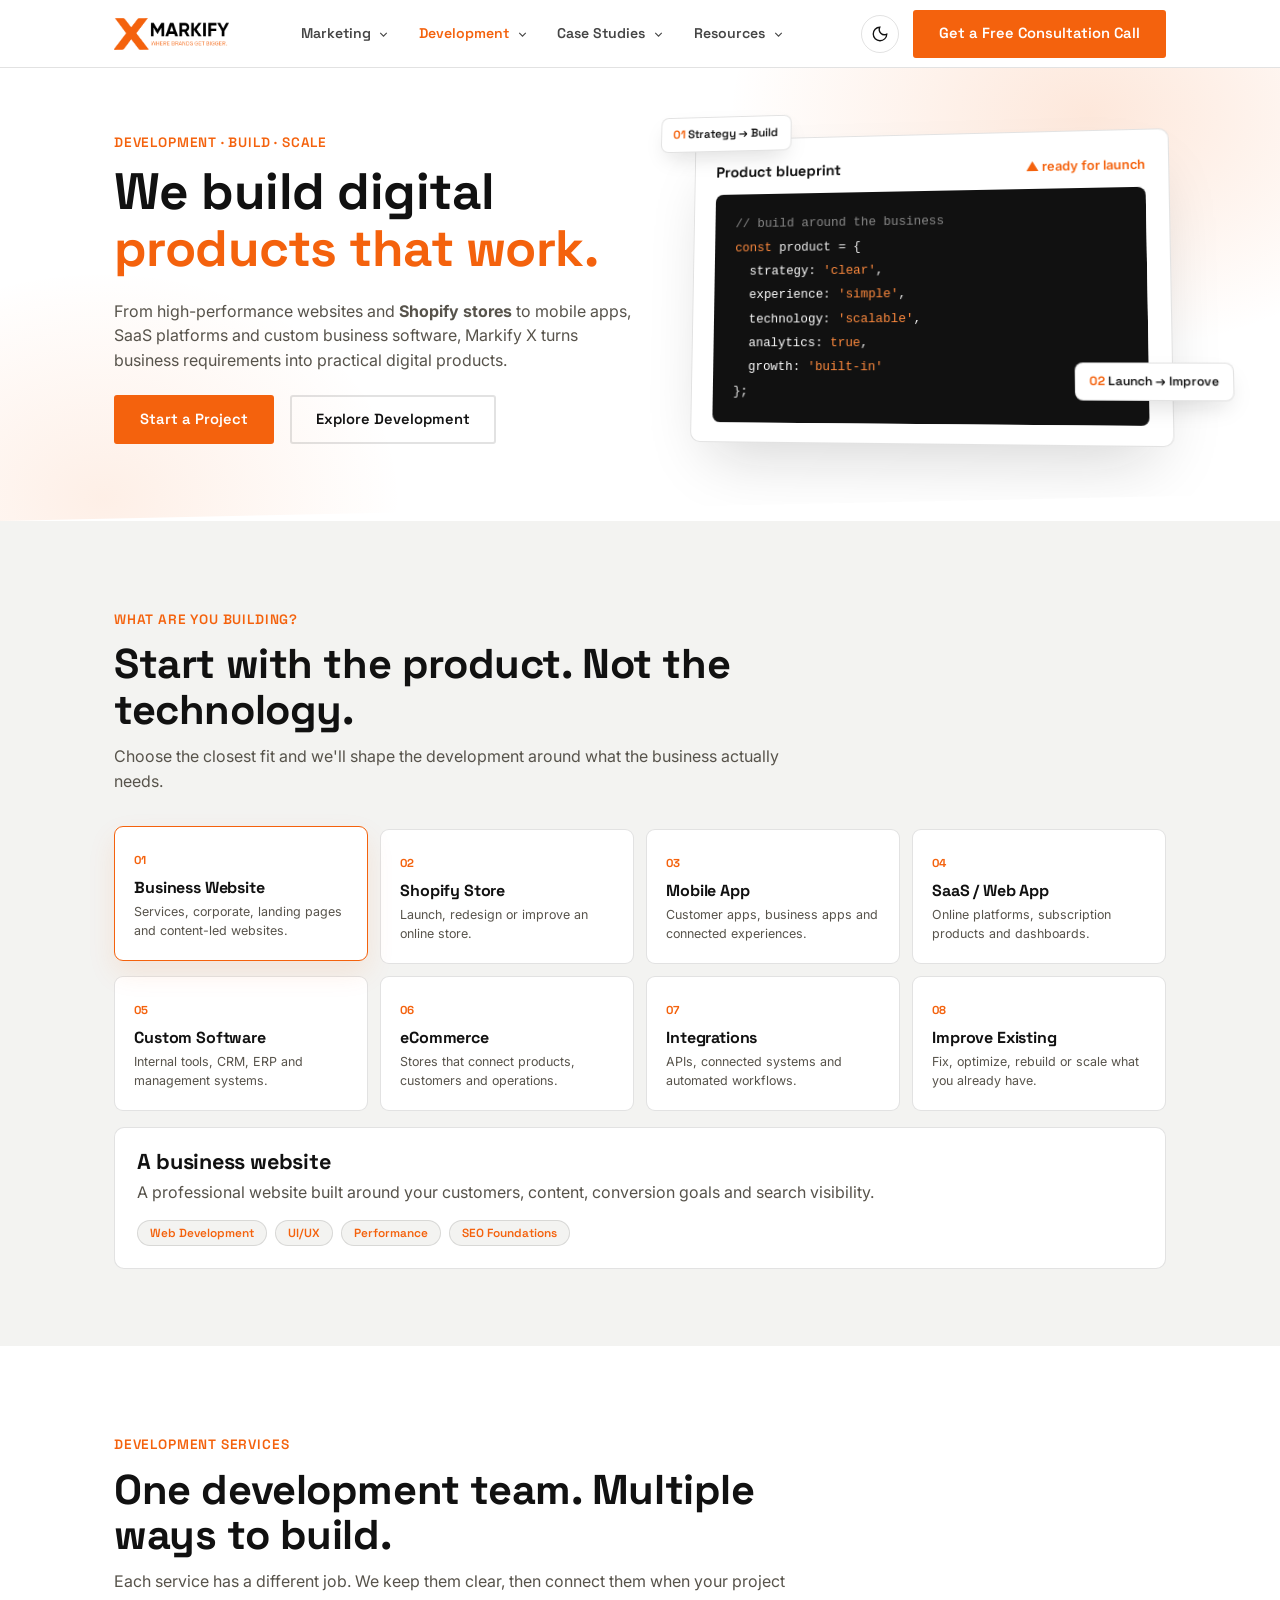
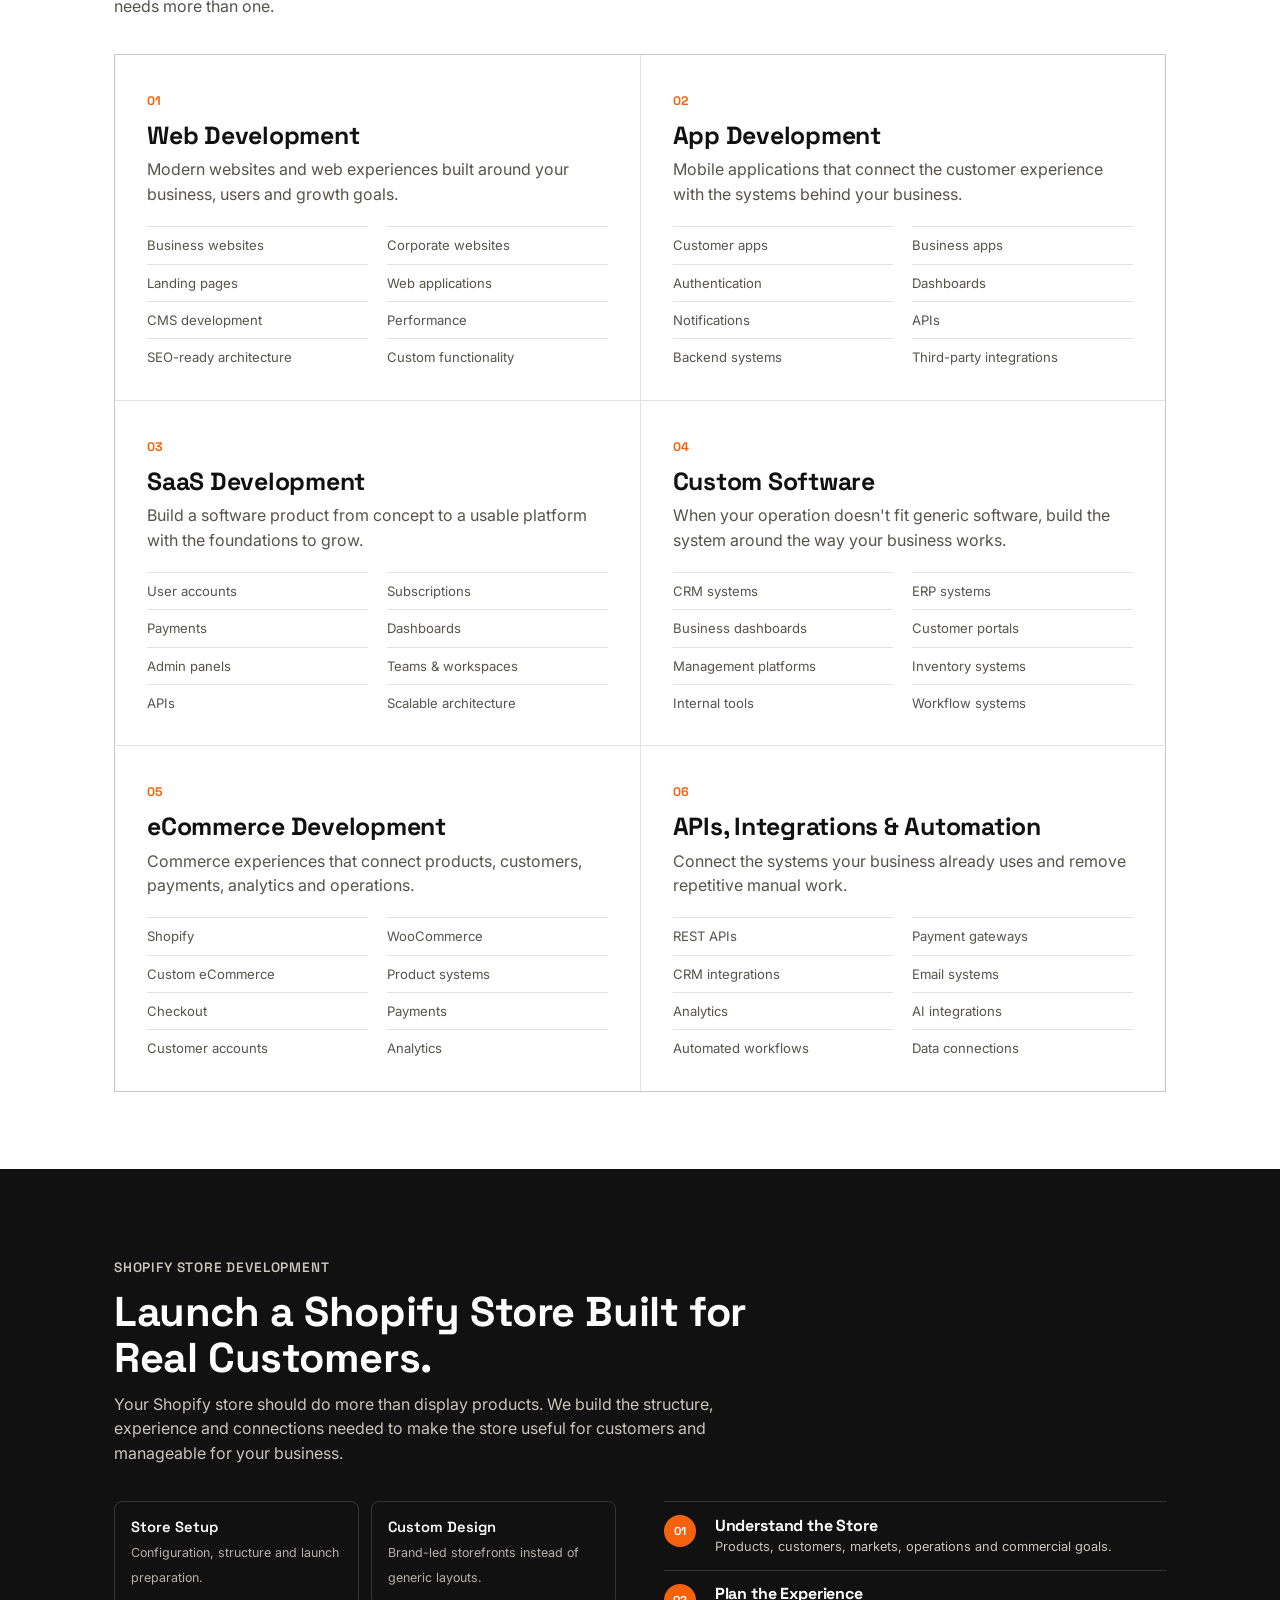
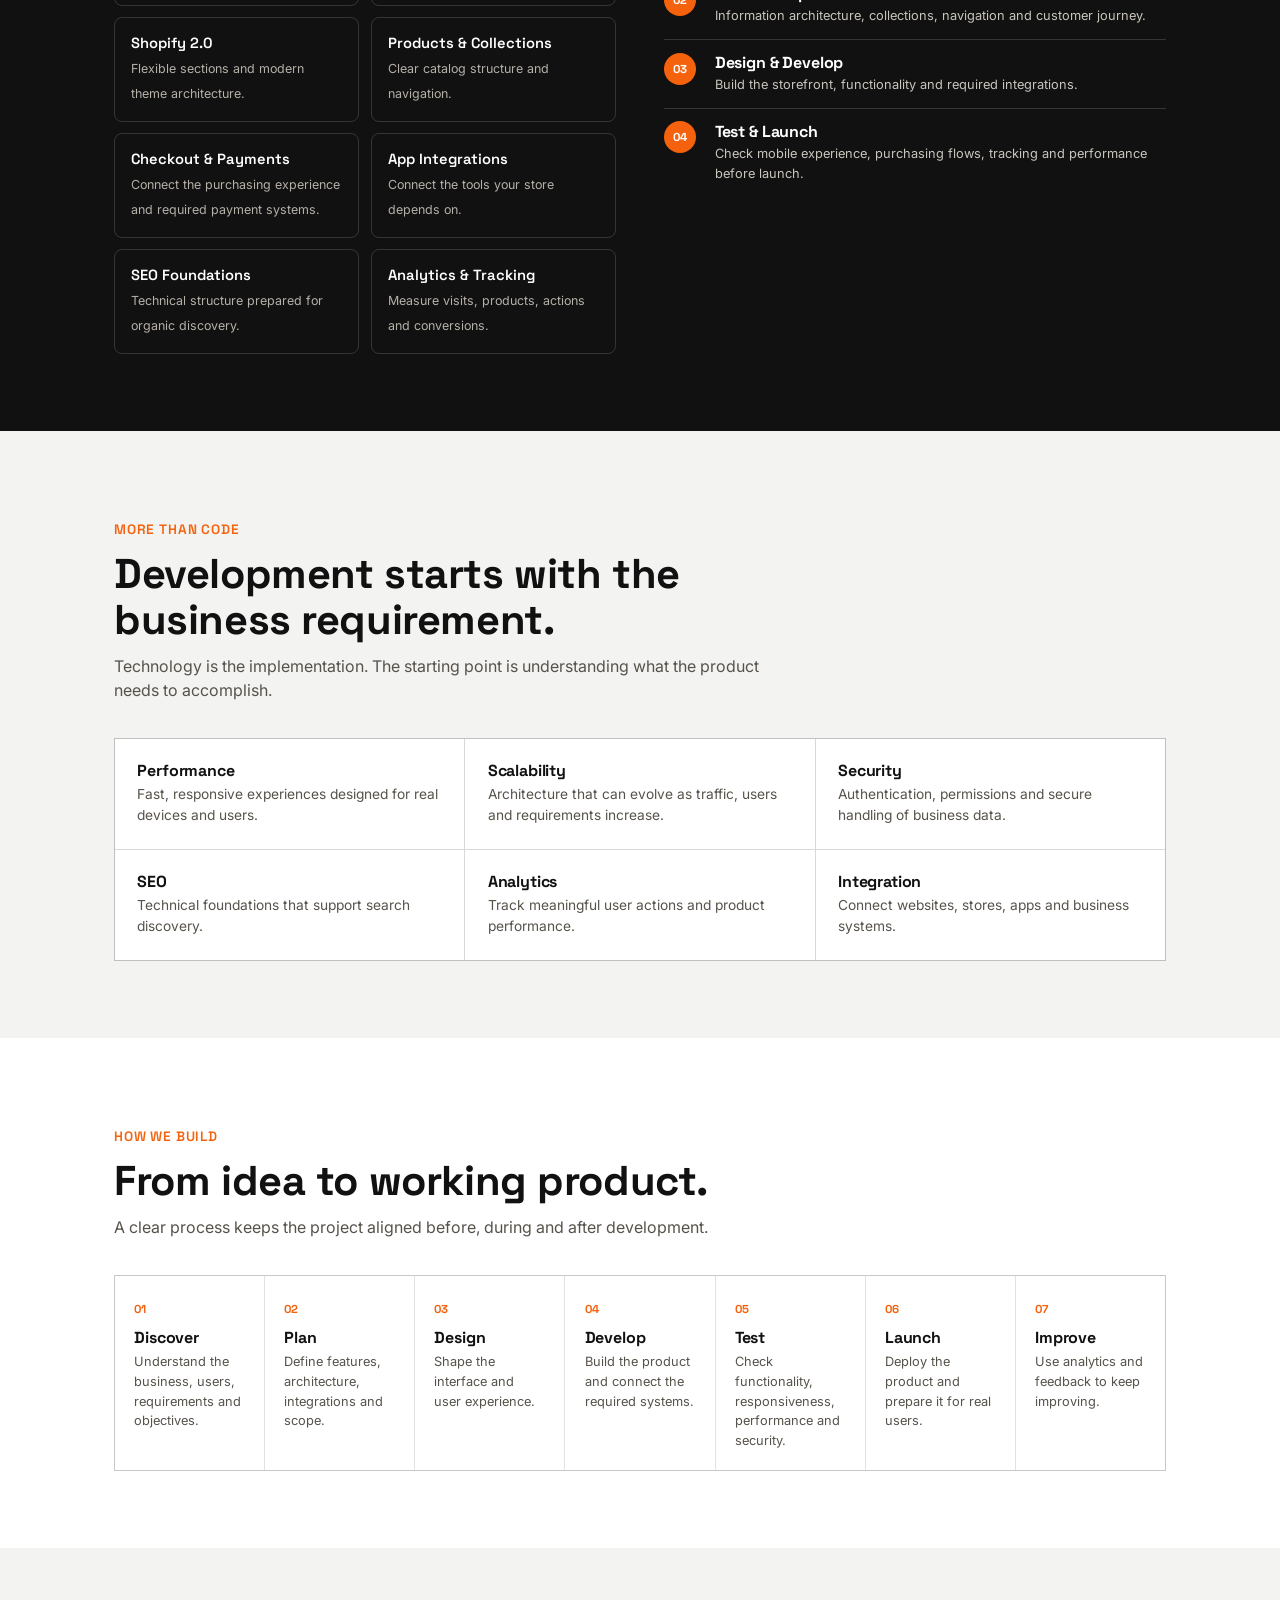
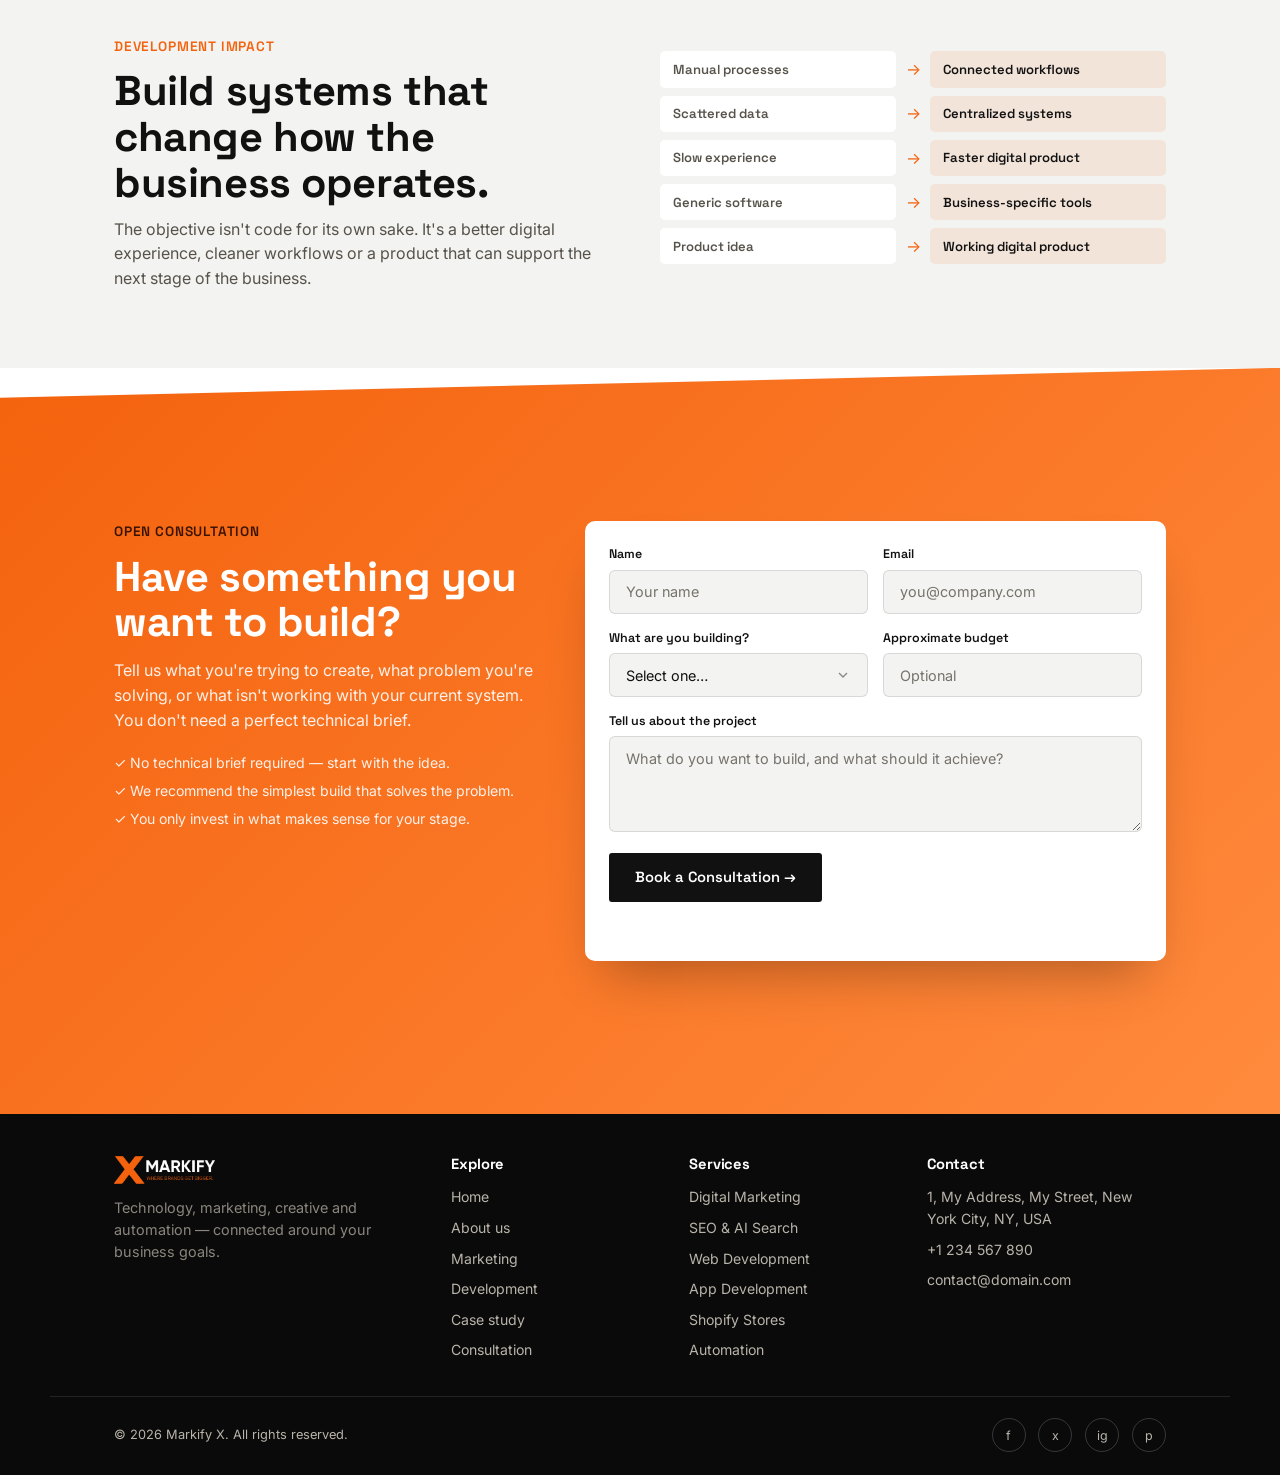
==== commit 35c08af4: "Remove Home from Development navigation" ====
--- a/development.html
+++ b/development.html
@@ -109,7 +109,6 @@
       <img class="logo-d" src="assets/logo-dark.png" width="120" height="33" alt="" aria-hidden="true">
     </a>
     <ul class="navlinks" id="navlinks">
-      <li data-nav="home"><a href="index.html">Home</a></li>
       <li class="has-dropdown" data-nav="marketing"><div class="nav-row"><a class="nav-top" href="marketing.html">Marketing</a><button class="nav-caret" type="button" aria-label="Marketing submenu" aria-haspopup="true" aria-expanded="false"><svg viewBox="0 0 24 24" fill="none" stroke="currentColor" stroke-width="2" aria-hidden="true"><path d="M6 9l6 6 6-6"/></svg></button></div><div class="dropdown cols2"><a class="dd-all" href="marketing.html">All Marketing Services</a><a href="marketing.html#digital-marketing">Digital Marketing</a><a href="marketing.html#seo">SEO &amp; AI Search</a><a href="marketing.html#ecommerce">eCommerce Marketing</a><a href="marketing.html#social">Social Media</a><a href="marketing.html#branding">Branding &amp; Design</a><a href="marketing.html#video">Video Editing</a><a href="marketing.html#email">Email Marketing</a><a href="marketing.html#automation">Marketing Automation</a></div></li>
       <li class="has-dropdown" data-nav="development"><div class="nav-row"><a class="nav-top" href="development.html">Development</a><button class="nav-caret" type="button" aria-label="Development submenu" aria-haspopup="true" aria-expanded="false"><svg viewBox="0 0 24 24" fill="none" stroke="currentColor" stroke-width="2" aria-hidden="true"><path d="M6 9l6 6 6-6"/></svg></button></div><div class="dropdown"><a class="dd-all" href="development.html">All Development Services</a><a href="development.html#web">Web Development</a><a href="development.html#app">App Development</a><a href="development.html#saas">SaaS Development</a><a href="development.html#custom">Custom Software</a><a href="development.html#shopify">eCommerce &amp; Shopify Stores</a><a href="development.html#integrations">APIs, Integrations &amp; Automation</a></div></li>
       <li class="has-dropdown" data-nav="case" data-spy="about case difference"><div class="nav-row"><a class="nav-top" href="index.html#case">Case Studies</a><button class="nav-caret" type="button" aria-label="Case Studies submenu" aria-haspopup="true" aria-expanded="false"><svg viewBox="0 0 24 24" fill="none" stroke="currentColor" stroke-width="2" aria-hidden="true"><path d="M6 9l6 6 6-6"/></svg></button></div><div class="dropdown"><a href="index.html#about">About Us</a><a href="index.html#case">Case Study</a><a href="index.html#difference">Our Approach</a></div></li>
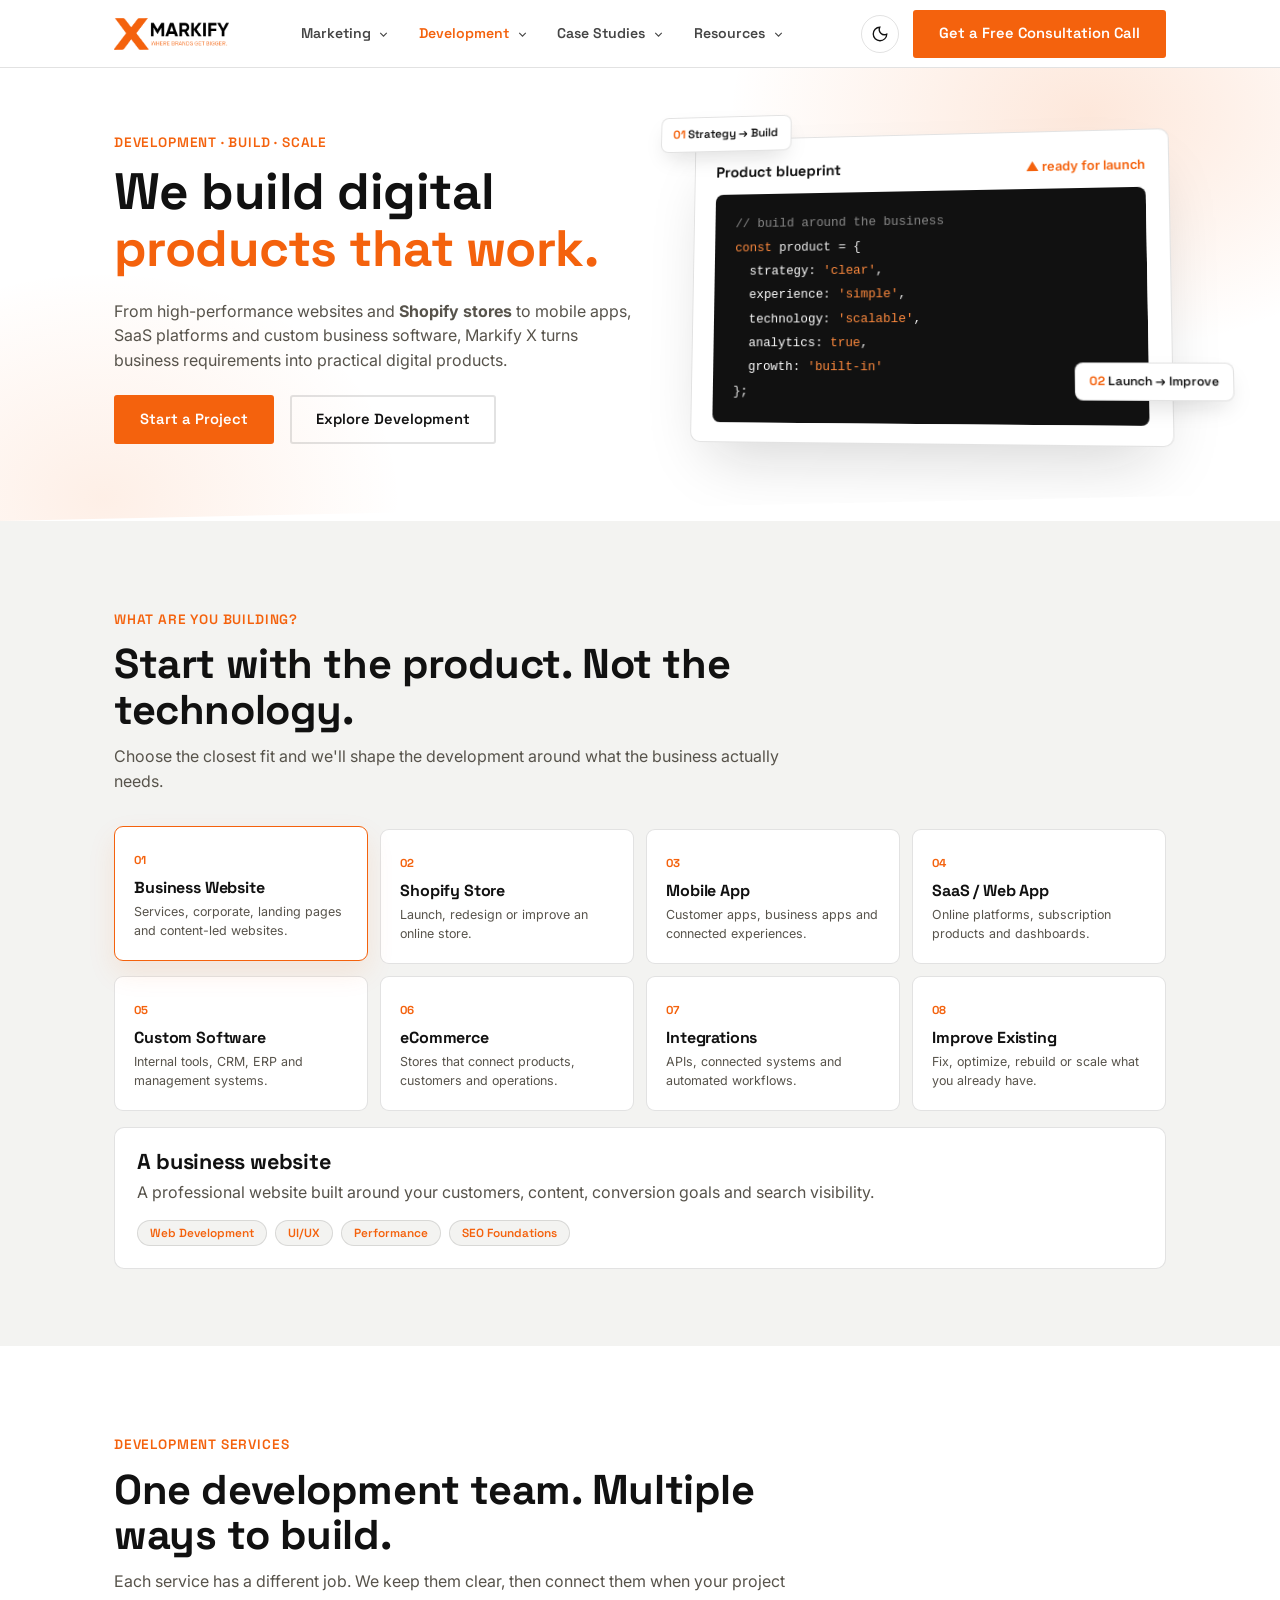
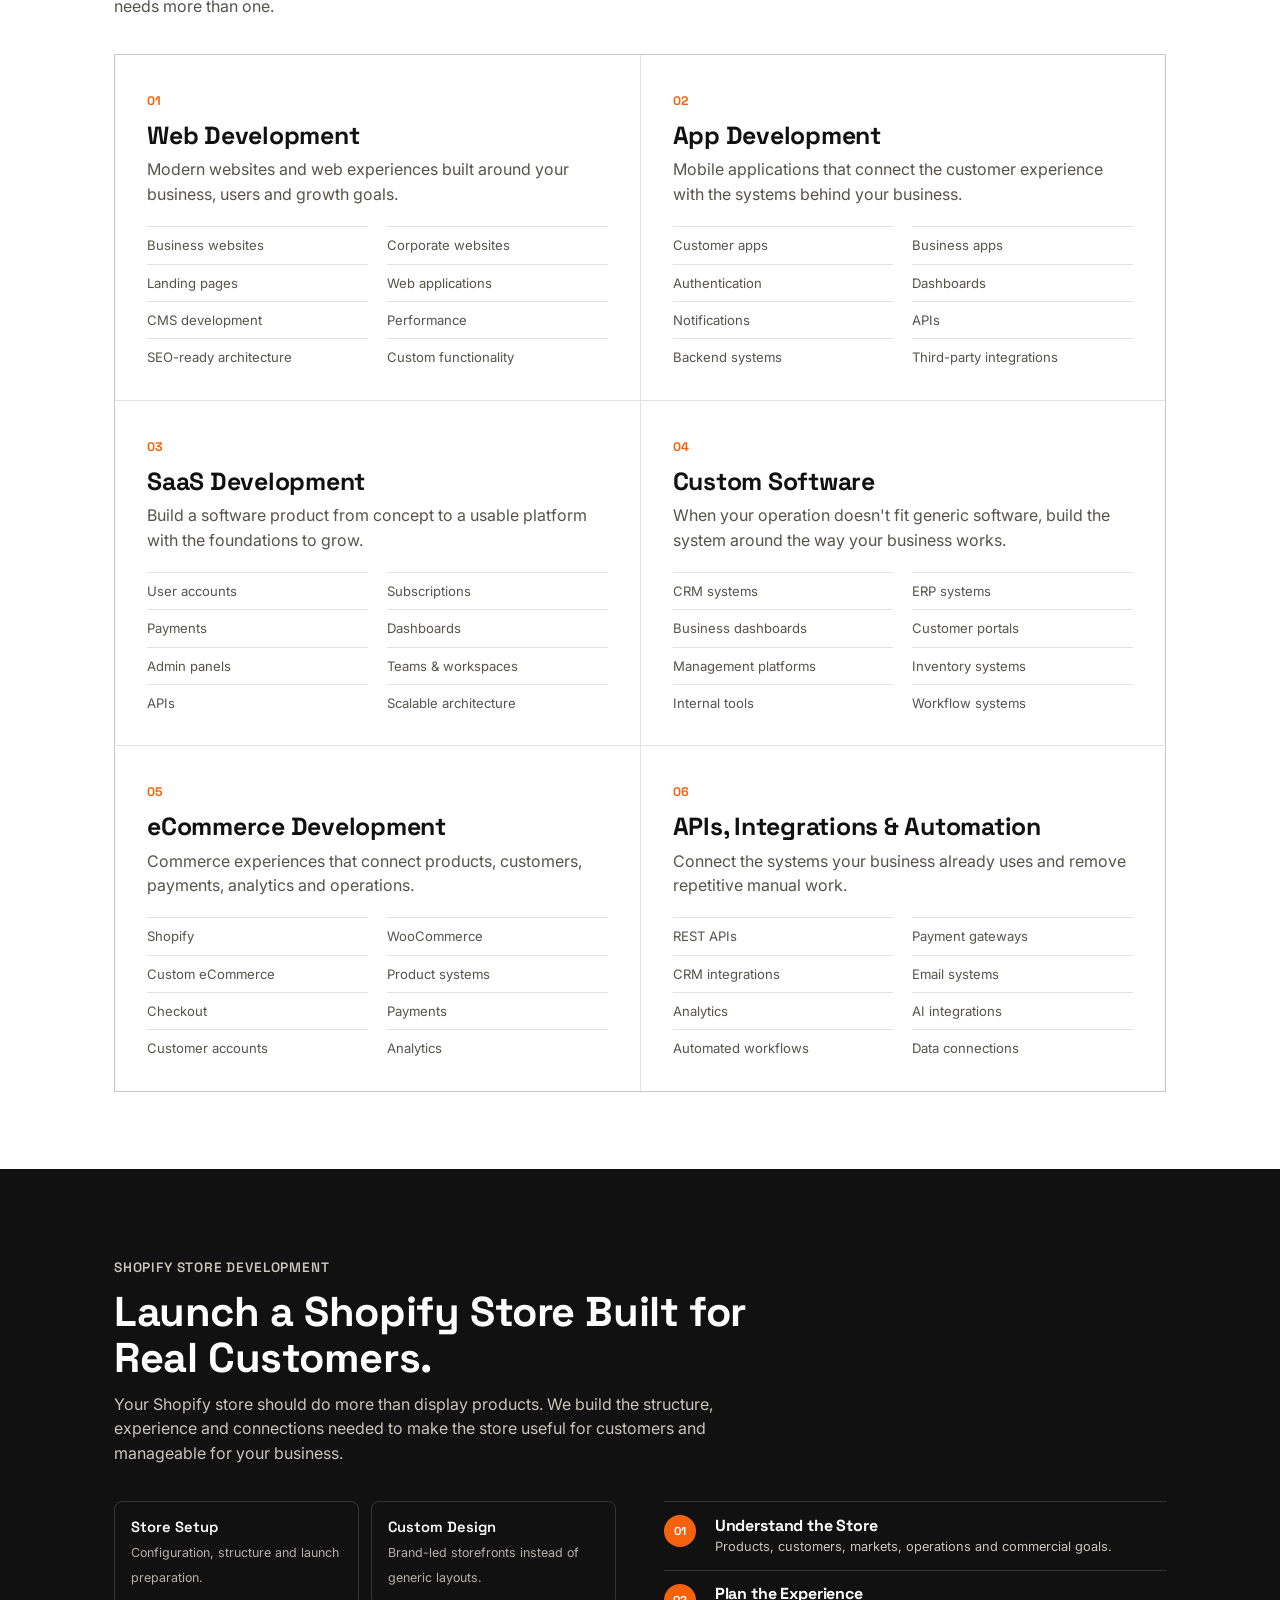
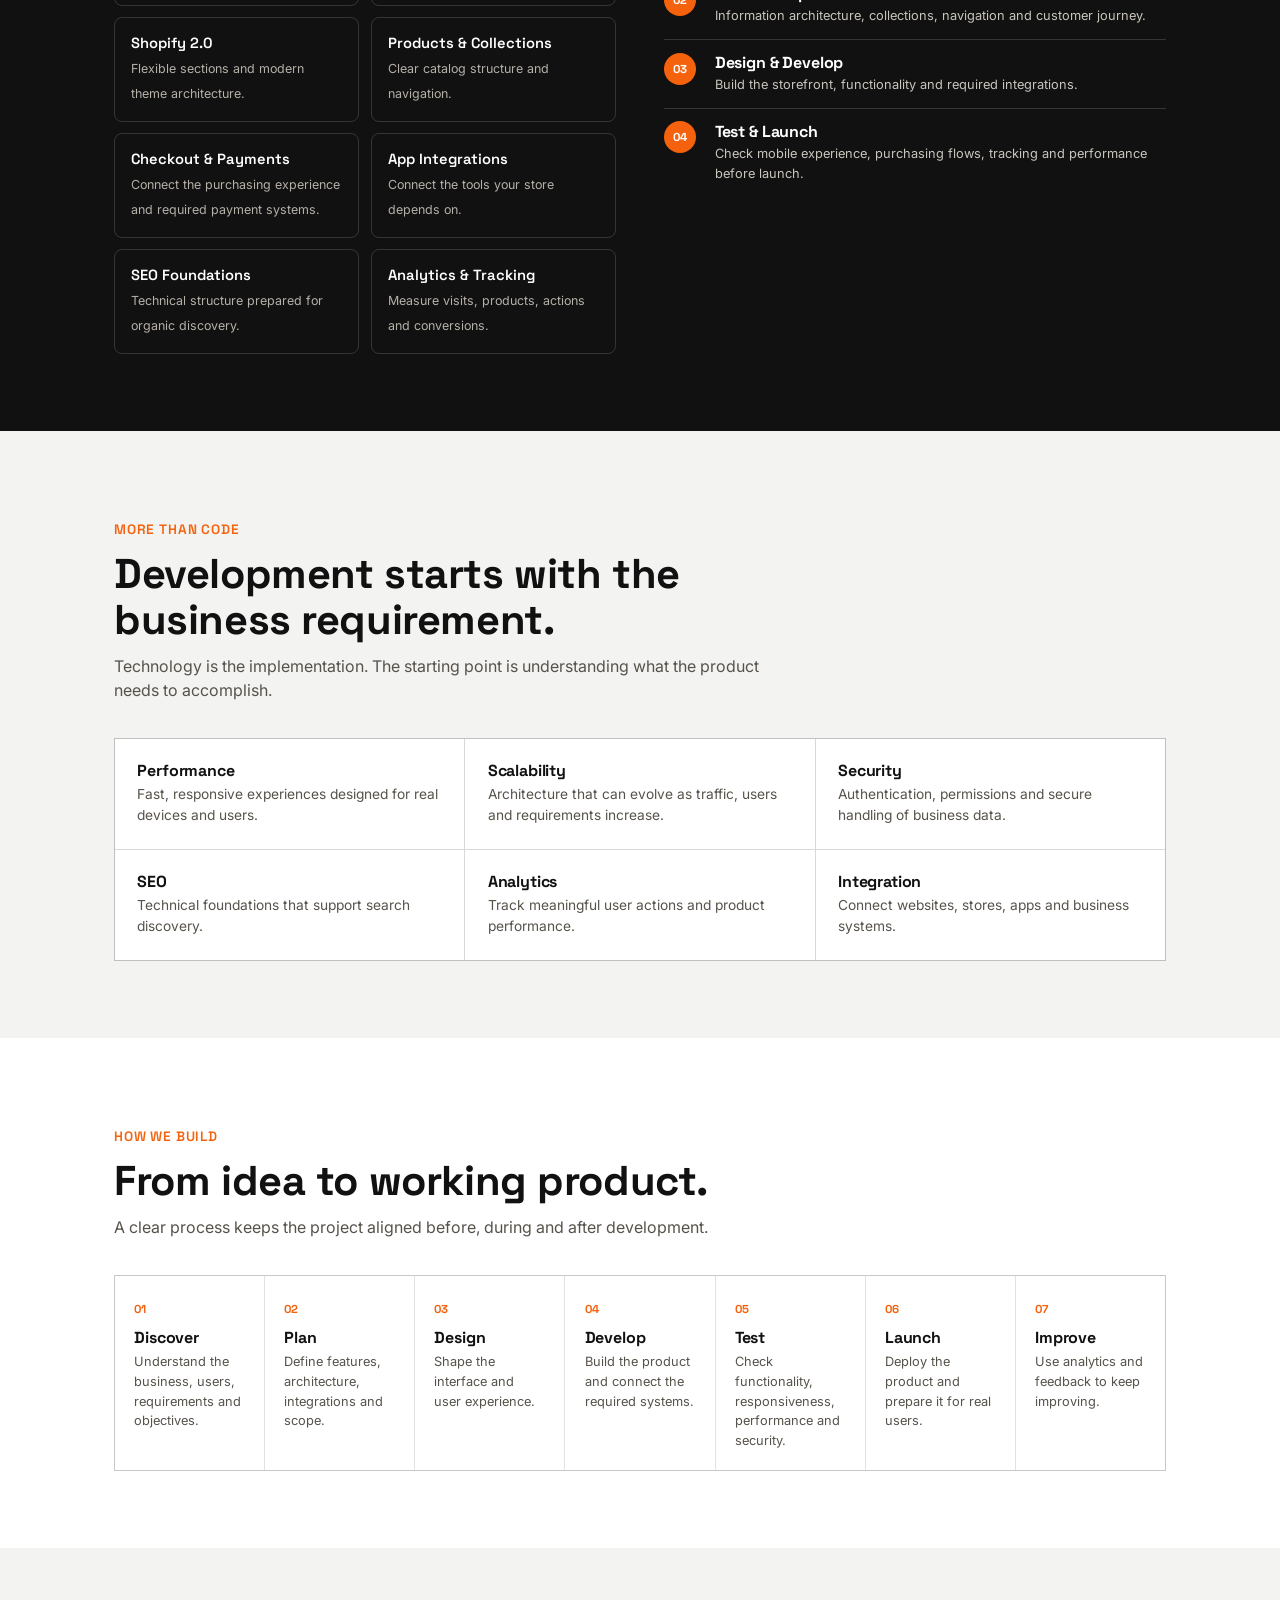
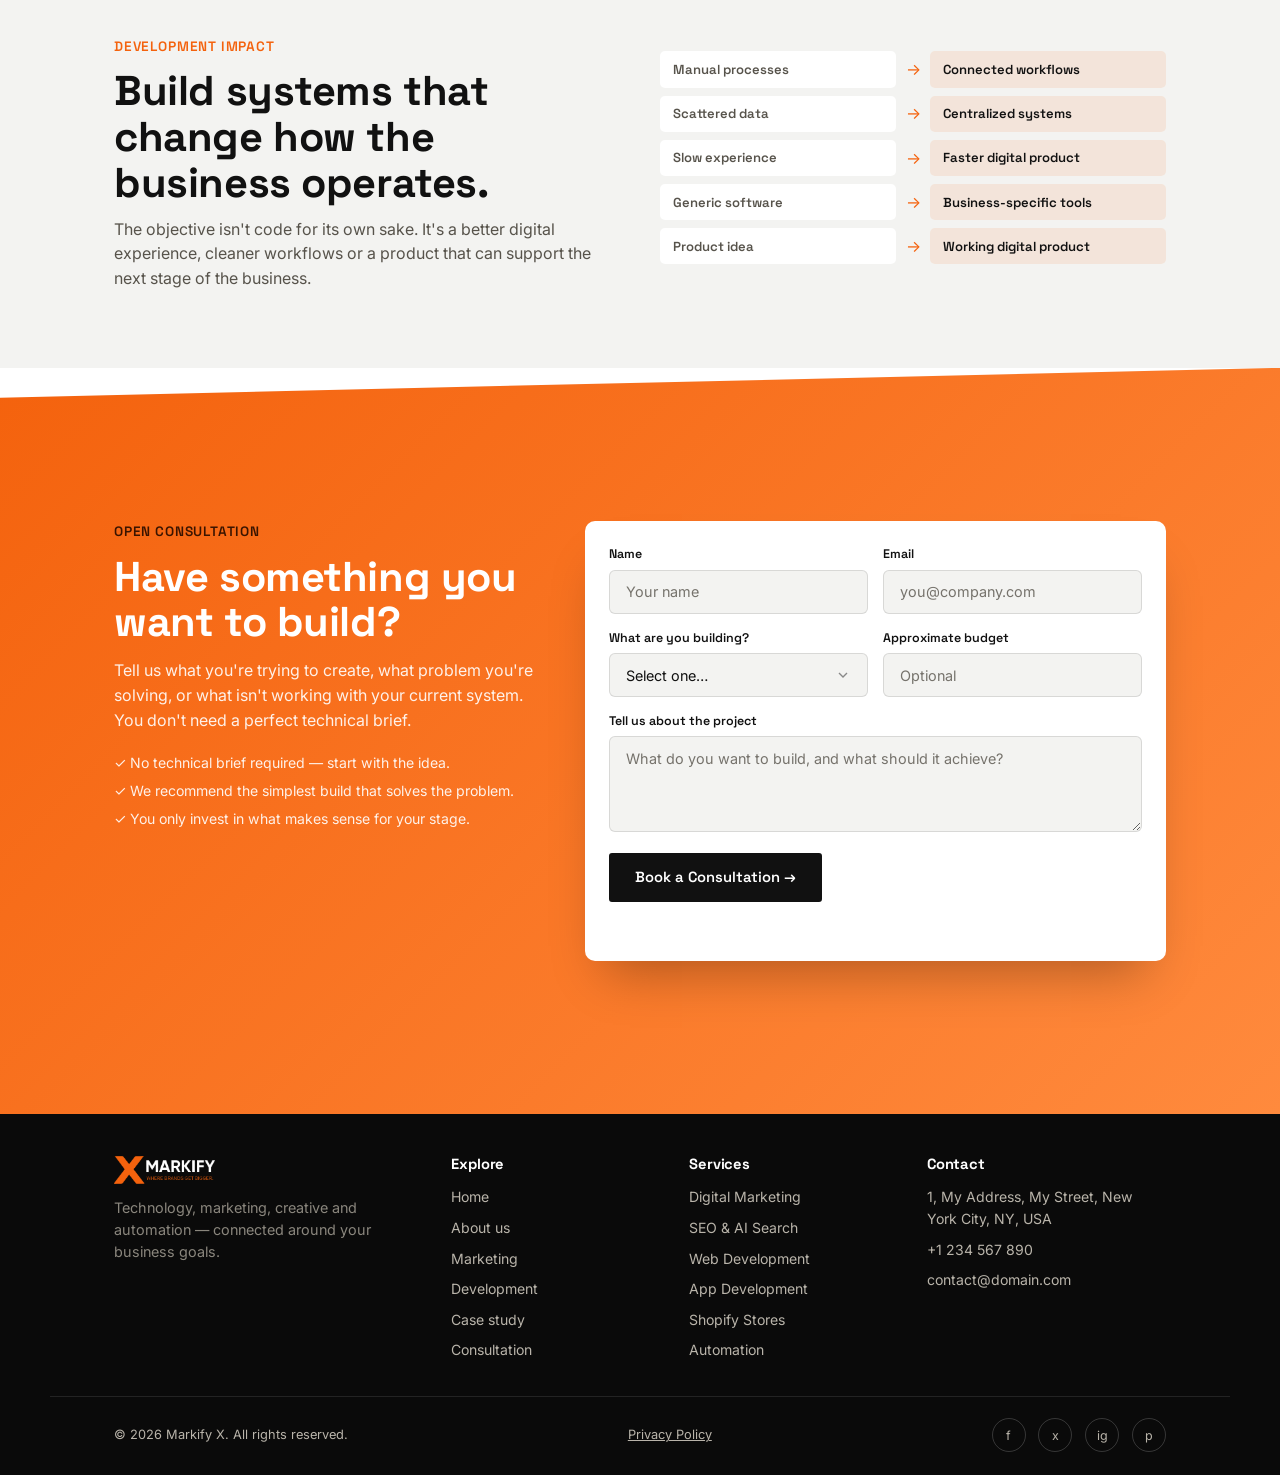
==== commit 663e5ac6: "Link privacy policy from site footer" ====
--- a/development.html
+++ b/development.html
@@ -112,7 +112,7 @@
       <li class="has-dropdown" data-nav="marketing"><div class="nav-row"><a class="nav-top" href="marketing.html">Marketing</a><button class="nav-caret" type="button" aria-label="Marketing submenu" aria-haspopup="true" aria-expanded="false"><svg viewBox="0 0 24 24" fill="none" stroke="currentColor" stroke-width="2" aria-hidden="true"><path d="M6 9l6 6 6-6"/></svg></button></div><div class="dropdown cols2"><a class="dd-all" href="marketing.html">All Marketing Services</a><a href="marketing.html#digital-marketing">Digital Marketing</a><a href="marketing.html#seo">SEO &amp; AI Search</a><a href="marketing.html#ecommerce">eCommerce Marketing</a><a href="marketing.html#social">Social Media</a><a href="marketing.html#branding">Branding &amp; Design</a><a href="marketing.html#video">Video Editing</a><a href="marketing.html#email">Email Marketing</a><a href="marketing.html#automation">Marketing Automation</a></div></li>
       <li class="has-dropdown" data-nav="development"><div class="nav-row"><a class="nav-top" href="development.html">Development</a><button class="nav-caret" type="button" aria-label="Development submenu" aria-haspopup="true" aria-expanded="false"><svg viewBox="0 0 24 24" fill="none" stroke="currentColor" stroke-width="2" aria-hidden="true"><path d="M6 9l6 6 6-6"/></svg></button></div><div class="dropdown"><a class="dd-all" href="development.html">All Development Services</a><a href="development.html#web">Web Development</a><a href="development.html#app">App Development</a><a href="development.html#saas">SaaS Development</a><a href="development.html#custom">Custom Software</a><a href="development.html#shopify">eCommerce &amp; Shopify Stores</a><a href="development.html#integrations">APIs, Integrations &amp; Automation</a></div></li>
       <li class="has-dropdown" data-nav="case" data-spy="about case difference"><div class="nav-row"><a class="nav-top" href="index.html#case">Case Studies</a><button class="nav-caret" type="button" aria-label="Case Studies submenu" aria-haspopup="true" aria-expanded="false"><svg viewBox="0 0 24 24" fill="none" stroke="currentColor" stroke-width="2" aria-hidden="true"><path d="M6 9l6 6 6-6"/></svg></button></div><div class="dropdown"><a href="index.html#about">About Us</a><a href="index.html#case">Case Study</a><a href="index.html#difference">Our Approach</a></div></li>
-      <li class="has-dropdown align-right" data-nav="resources" data-spy="needs faq blog"><div class="nav-row"><a class="nav-top" href="index.html#blog">Resources</a><button class="nav-caret" type="button" aria-label="Resources submenu" aria-haspopup="true" aria-expanded="false"><svg viewBox="0 0 24 24" fill="none" stroke="currentColor" stroke-width="2" aria-hidden="true"><path d="M6 9l6 6 6-6"/></svg></button></div><div class="dropdown"><a href="index.html#blog">Blog</a><a href="index.html#needs">Analysis Tools</a><a href="index.html#faq">FAQ</a></div></li>
+      <li class="has-dropdown align-right" data-nav="resources" data-spy="needs faq blog"><div class="nav-row"><a class="nav-top" href="index.html#blog">Resources</a><button class="nav-caret" type="button" aria-label="Resources submenu" aria-haspopup="true" aria-expanded="false"><svg viewBox="0 0 24 24" fill="none" stroke="currentColor" stroke-width="2" aria-hidden="true"><path d="M6 9l6 6 6-6"/></svg></button></div><div class="dropdown"><a href="index.html#blog">Blog</a><a href="index.html#needs">Analysis Tools</a><a href="faq.html">FAQ</a></div></li>
       <li class="mobile-cta"><a class="btn alt" href="#contact">Get a Free Consultation Call</a></li>
     </ul>
     <div class="navcta">
@@ -241,6 +241,7 @@
   </div>
   <div class="wrap foot-bottom">
     <span>© 2026 Markify X. All rights reserved.</span>
+    <a href="privacy-policy.html">Privacy Policy</a>
     <div class="socials" aria-label="Social media links"><a href="#" aria-label="Facebook">f</a><a href="#" aria-label="X / Twitter">x</a><a href="#" aria-label="Instagram">ig</a><a href="#" aria-label="Pinterest">p</a></div>
   </div>
 </footer>
